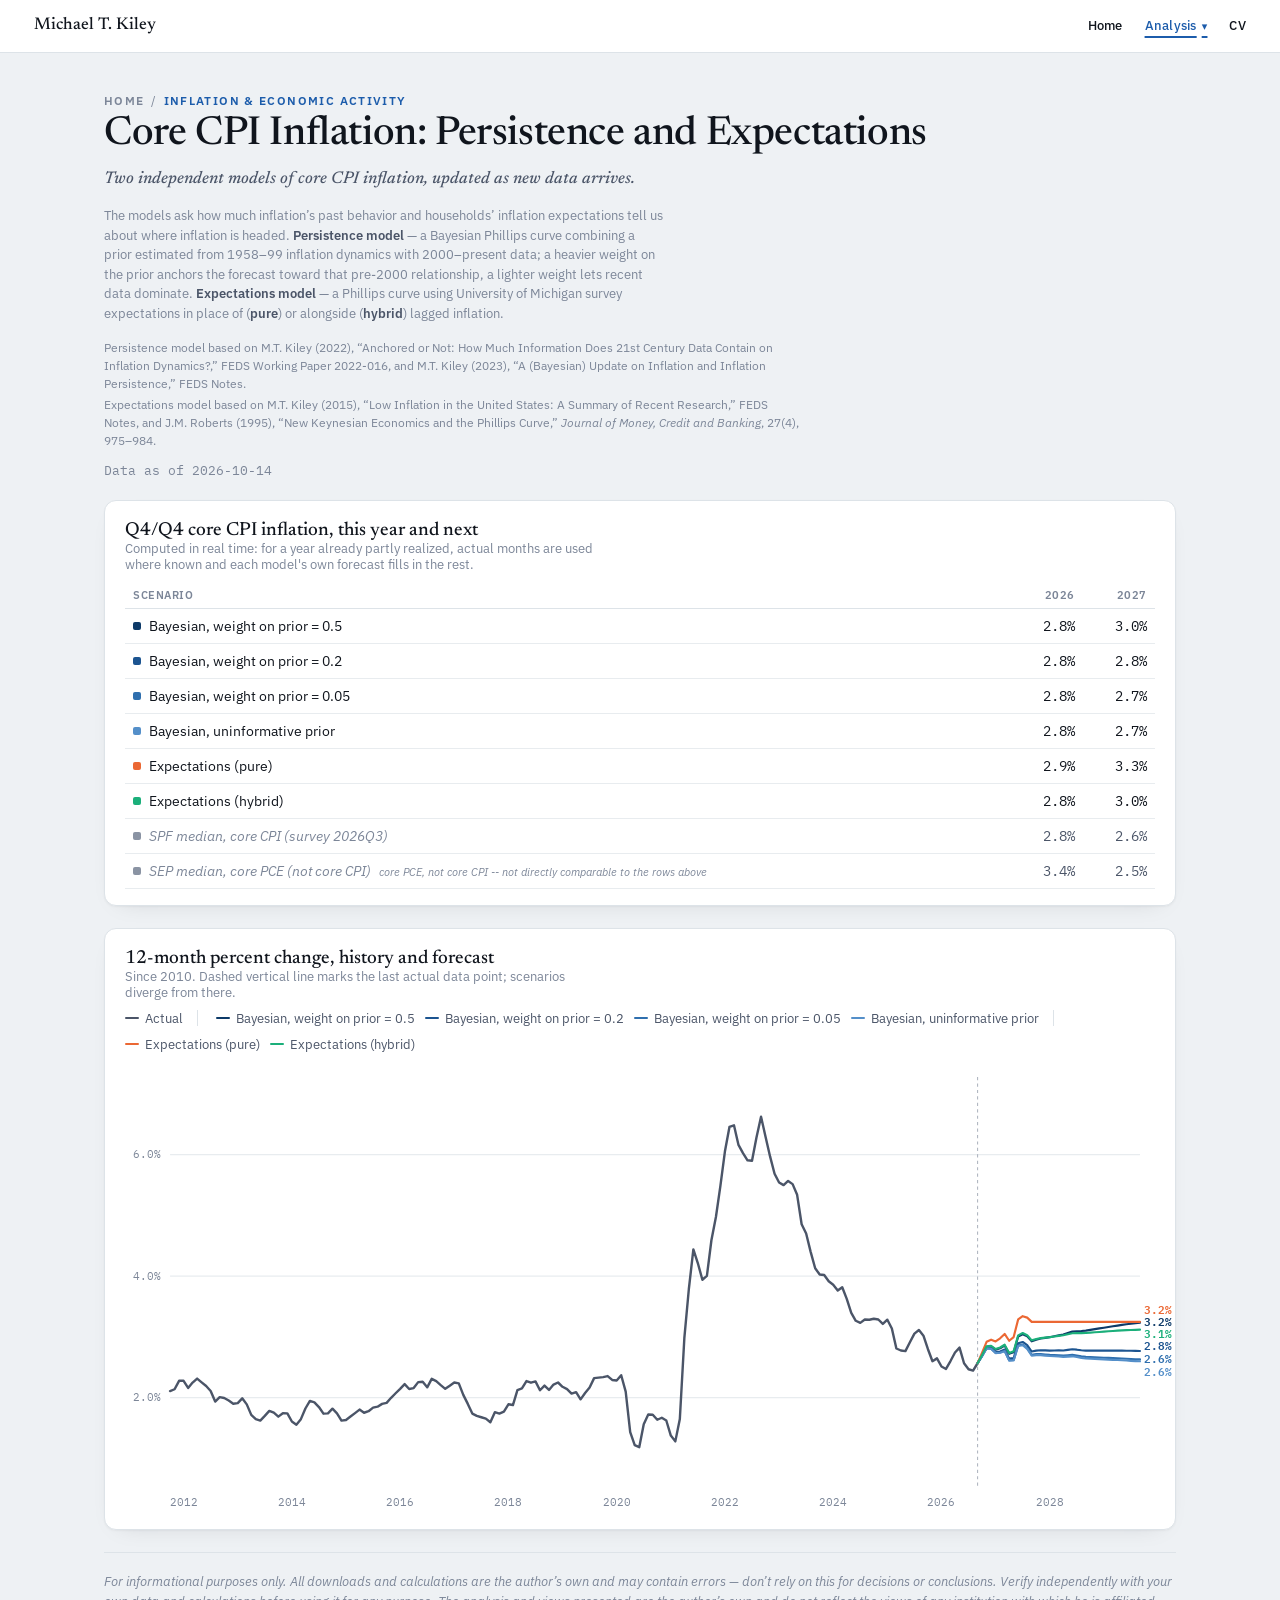
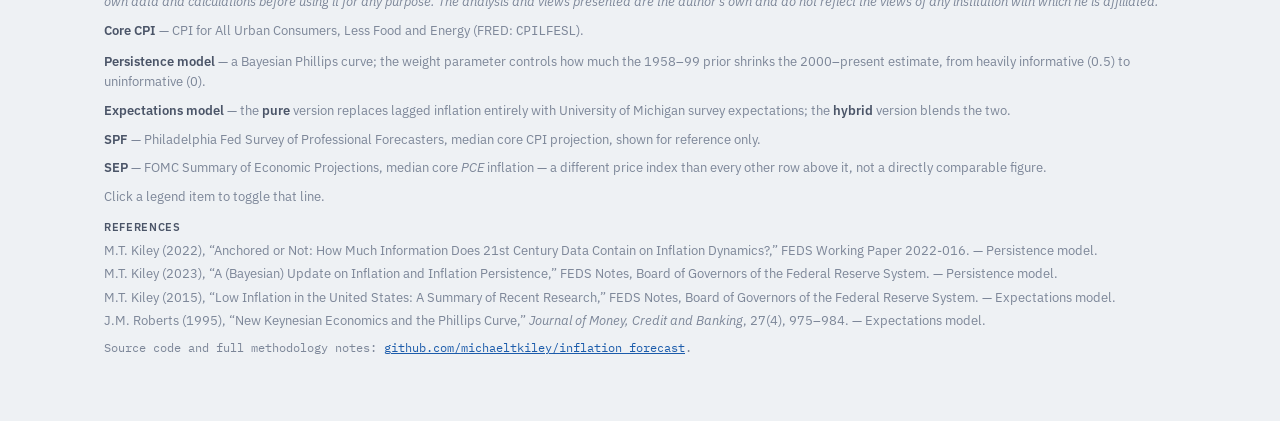
==== docs/index.html @ f6cd0427 "Replace flat nav with grouped Analysis dropdown; add thematic label and Home breadcrumb Navigation a" ====
<!DOCTYPE html>
<html lang="en">
<head>
<meta charset="UTF-8" />
<meta name="viewport" content="width=device-width, initial-scale=1.0" />
<title>Inflation Forecast — Michael T. Kiley</title>
<meta name="description" content="Two independent core CPI models — a Bayesian Phillips curve and a survey-expectations Phillips curve — updated as new data arrives." />
<meta property="og:type" content="website" />
<meta property="og:site_name" content="Michael T. Kiley" />
<meta property="og:title" content="Inflation Forecast" />
<meta property="og:description" content="Two independent core CPI models — a Bayesian Phillips curve and a survey-expectations Phillips curve — updated as new data arrives." />
<meta property="og:url" content="https://michaeltkiley.github.io/inflation_forecast/" />
<meta property="og:image" content="https://michaeltkiley.github.io/inflation_forecast/preview.png" />
<meta property="og:image:width" content="2400" />
<meta property="og:image:height" content="1254" />
<meta property="og:image:alt" content="Inflation Forecast: main chart" />
<meta name="twitter:card" content="summary_large_image" />
<link rel="preconnect" href="https://fonts.googleapis.com">
<link rel="preconnect" href="https://fonts.gstatic.com" crossorigin>
<link href="https://fonts.googleapis.com/css2?family=Newsreader:ital,opsz,wght@0,6..72,400;0,6..72,500;0,6..72,600;1,6..72,500&family=IBM+Plex+Sans:wght@400;500;600&family=IBM+Plex+Mono:wght@400;500;600&display=swap" rel="stylesheet">
<style>
  :root {
    --surface-page: #eef1f4;
    --surface-card: #ffffff;
    --surface-tile: #f6f8fa;
    --rule: #dde3e8;
    --rule-soft: #e8ecef;
    --ink: #10151d;
    --ink-secondary: #4b5568;
    --ink-muted: #7c8698;
    --accent-text: #1c5cab;
    --accent-lt: #e8edf4;
    --series-actual: #4b5568;
    --series-ref: #8a93a3;
    --series-w50: #0d3a68;
    --series-w20: #1c5490;
    --series-w05: #2f6fae;
    --series-w00: #548fc9;
    --series-pure: #eb6834;
    --series-hybrid: #1baf7a;
    --shadow: 0 1px 2px rgba(16, 21, 29, 0.04), 0 8px 24px -16px rgba(16, 21, 29, 0.18);
  }
  @media (prefers-color-scheme: dark) {
    :root:not([data-theme="light"]) {
      --surface-page: #12161c;
      --surface-card: #191f27;
      --surface-tile: #1f2630;
      --rule: #2a323d;
      --rule-soft: #212933;
      --ink: #f2f4f7;
      --ink-secondary: #b7c0cc;
      --ink-muted: #7c8798;
      --accent-text: #74aeef;
      --accent-lt: #1c2a3a;
      --series-actual: #b7c0cc;
      --series-ref: #7c8798;
      --series-w50: #74aeef;
      --series-w20: #63a0da;
      --series-w05: #5490c9;
      --series-w00: #3d6ea3;
      --series-pure: #d95926;
      --series-hybrid: #199e70;
      --shadow: 0 1px 2px rgba(0, 0, 0, 0.3), 0 8px 24px -16px rgba(0, 0, 0, 0.55);
    }
  }
  :root[data-theme="dark"] {
    --surface-page: #12161c;
    --surface-card: #191f27;
    --surface-tile: #1f2630;
    --rule: #2a323d;
    --rule-soft: #212933;
    --ink: #f2f4f7;
    --ink-secondary: #b7c0cc;
    --ink-muted: #7c8798;
    --accent-text: #74aeef;
    --accent-lt: #1c2a3a;
    --series-actual: #b7c0cc;
    --series-ref: #7c8798;
    --series-w50: #74aeef;
    --series-w20: #63a0da;
    --series-w05: #5490c9;
    --series-w00: #3d6ea3;
    --series-pure: #d95926;
    --series-hybrid: #199e70;
    --shadow: 0 1px 2px rgba(0, 0, 0, 0.3), 0 8px 24px -16px rgba(0, 0, 0, 0.55);
  }

  * { box-sizing: border-box; }
  html { color-scheme: light dark; }
  body {
    margin: 0;
    background: var(--surface-page);
    color: var(--ink);
    font-family: "IBM Plex Sans", system-ui, sans-serif;
    -webkit-font-smoothing: antialiased;
  }

  /* ---- shared site nav (same on every page of the site) ---- */
  .site-nav{border-bottom:1px solid var(--rule);background:var(--surface-card);position:relative;z-index:50}
  .site-nav-inner{max-width:1260px;margin:0 auto;padding:10px 24px;display:flex;align-items:center;justify-content:space-between;gap:4px 16px;flex-wrap:wrap}
  .site-nav .wordmark{font-family:"Newsreader",Georgia,serif;font-weight:500;font-size:17px;color:var(--ink);text-decoration:none}
  .site-nav nav{display:flex;align-items:center;gap:0 22px}
  .site-nav nav>a,.site-nav .nav-dd-btn{display:inline-block;padding:6px 0;margin:0;border:0;background:none;cursor:pointer;font-family:"IBM Plex Sans",system-ui,sans-serif;font-size:13px;font-weight:500;line-height:1.5;letter-spacing:.02em;color:var(--ink2);text-decoration:none}
  .site-nav nav>a:hover,.site-nav .nav-dd-btn:hover,.site-nav .nav-dd.open .nav-dd-btn{color:var(--accent-text)}
  .site-nav nav>a.active,.site-nav .nav-dd-btn.active{color:var(--accent-text);text-decoration:underline;text-decoration-thickness:1.5px;text-underline-offset:6px}
  .site-nav nav>a:focus-visible,.site-nav .nav-dd-btn:focus-visible,.site-nav .wordmark:focus-visible{outline:2px solid var(--accent-text);outline-offset:3px;border-radius:2px}
  .site-nav .nav-dd{position:relative}
  .site-nav .nav-dd-btn::after{content:"\25BE";margin-left:5px;font-size:11px}
  .site-nav .nav-dd.open .nav-dd-btn::after{content:"\25B4"}
  .site-nav .nav-dd-menu{position:absolute;top:calc(100% + 8px);right:-12px;width:310px;max-width:calc(100vw - 32px);max-height:calc(100vh - 80px);overflow-y:auto;padding:4px 0 8px;background:var(--surface-card);border:1px solid var(--rule);border-radius:6px;box-shadow:0 10px 28px -14px rgba(16,21,29,.35)}
  .site-nav .nav-dd-menu[hidden]{display:none}
  .site-nav .nav-dd-head{padding:10px 16px 3px;font-family:"IBM Plex Sans",system-ui,sans-serif;font-size:10.5px;font-weight:600;line-height:1.4;letter-spacing:.1em;text-transform:uppercase;color:var(--ink-muted)}
  .site-nav .nav-dd-menu ul{list-style:none;margin:0;padding:0}
  .site-nav .nav-dd-menu li{margin:0;padding:0}
  .site-nav .nav-dd-menu a{display:block;padding:6px 16px;font-family:"IBM Plex Sans",system-ui,sans-serif;font-size:13px;font-weight:400;line-height:1.45;letter-spacing:0;color:var(--ink);text-decoration:none}
  .site-nav .nav-dd-menu a:hover,.site-nav .nav-dd-menu a:focus-visible{background:var(--surface-page);color:var(--accent-text);outline:none}
  .site-nav .nav-dd-menu a:focus-visible{box-shadow:inset 0 0 0 2px var(--accent-text)}
  .site-nav .nav-dd-menu a[aria-current="page"]{color:var(--accent-text);font-weight:600;box-shadow:inset 3px 0 0 var(--accent-text)}
  .site-nav .nav-dd-menu a[aria-current="page"]:focus-visible{box-shadow:inset 0 0 0 2px var(--accent-text)}
  @media (max-width:640px){
    .site-nav-inner{padding:8px 16px}
    .site-nav nav{gap:0 18px}
    .site-nav .nav-dd{position:static}
    .site-nav .nav-dd-menu{top:100%;left:8px;right:8px;width:auto;max-width:none}
  }
  .eyebrow .crumb{color:var(--ink-muted);text-decoration:none}
  .eyebrow .crumb:hover,.eyebrow .crumb:focus-visible{color:var(--accent-text);text-decoration:underline}
  .eyebrow .crumb-sep{margin:0 .55em;color:var(--ink-muted);font-weight:400}

  .page {
    max-width: 1120px; margin: 0 auto; padding: 40px 24px 64px;
    display: flex; flex-direction: column; gap: 22px;
  }

  .masthead { display: flex; flex-direction: column; gap: 6px; }
  .eyebrow {
    margin: 0; font-size: 11.5px; font-weight: 600; letter-spacing: 0.12em;
    text-transform: uppercase; color: var(--accent-text);
  }
  h1 {
    margin: 0; font-family: "Newsreader", Georgia, serif; font-weight: 500;
    font-size: clamp(28px, 4vw, 40px); line-height: 1.08; letter-spacing: -0.01em;
    text-wrap: balance; color: var(--ink);
  }
  .subtitle {
    margin: 4px 0 0; max-width: 70ch; font-family: "Newsreader", Georgia, serif;
    font-style: italic; font-weight: 500; font-size: 17px; line-height: 1.5;
    color: var(--ink-secondary);
  }
  .citation { margin: 8px 0 0; max-width: 70ch; font-size: 13px; line-height: 1.5; color: var(--ink-muted); }
  .citation a { color: var(--accent-text); }
  .citation b { color: var(--ink-secondary); font-weight: 600; }
  .reference-lines { margin: 10px 0 0; max-width: 70ch; display: flex; flex-direction: column; gap: 3px; }
  .reference-lines p { margin: 0; font-size: 12px; line-height: 1.5; color: var(--ink-muted); }
  .asof {
    margin: 6px 0 0; font-family: "IBM Plex Mono", ui-monospace, monospace;
    font-size: 12.5px; color: var(--ink-muted);
  }

  .card {
    background: var(--surface-card); border: 1px solid var(--rule); border-radius: 12px;
    padding: 20px 20px 16px; box-shadow: var(--shadow);
  }
  .card-head { display: flex; align-items: baseline; justify-content: space-between; flex-wrap: wrap; gap: 8px 20px; margin-bottom: 10px; }
  .card-title { font-family: "Newsreader", Georgia, serif; font-weight: 500; font-size: 19px; color: var(--ink); }
  .card-caption { font-size: 12.5px; color: var(--ink-muted); max-width: 60ch; }

  table.banner { width: 100%; border-collapse: collapse; font-size: 13.5px; }
  table.banner th {
    text-align: right; font-weight: 600; font-size: 11px; letter-spacing: 0.05em;
    text-transform: uppercase; color: var(--ink-muted); padding: 6px 8px; border-bottom: 1px solid var(--rule);
  }
  table.banner th:first-child { text-align: left; }
  table.banner td { padding: 8px; border-bottom: 1px solid var(--rule-soft); }
  table.banner td:not(:first-child) {
    text-align: right; font-family: "IBM Plex Mono", ui-monospace, monospace;
    font-variant-numeric: tabular-nums; color: var(--ink);
  }
  table.banner tr.reference td { color: var(--ink-muted); font-style: italic; }
  table.banner tr.reference td:not(:first-child) { color: var(--ink-secondary); font-style: normal; }
  table.banner .row-label { display: flex; align-items: center; gap: 8px; }
  table.banner .swatch { width: 8px; height: 8px; border-radius: 2px; flex-shrink: 0; }
  table.banner .note { display: block; font-size: 11px; color: var(--ink-muted); font-style: italic; margin-top: 2px; }

  .legend { display: flex; flex-wrap: wrap; gap: 10px 18px; font-size: 12.5px; color: var(--ink-secondary); margin-bottom: 10px; }
  .legend-group { display: flex; align-items: center; gap: 10px; padding-right: 14px; border-right: 1px solid var(--rule); }
  .legend-group:last-child { border-right: none; }
  .legend .item { display: inline-flex; align-items: center; gap: 6px; cursor: pointer; user-select: none; }
  .legend .item.off { opacity: 0.35; }
  .legend .swatch-line { width: 14px; height: 2px; border-radius: 1px; }

  .chart-wrap { position: relative; }
  svg.chart { width: 100%; height: auto; display: block; overflow: visible; }
  .grid-line { stroke: var(--rule-soft); stroke-width: 1; }
  .zero-line { stroke: var(--ink-muted); stroke-width: 1; stroke-dasharray: 2 3; }
  .now-line { stroke: var(--ink-muted); stroke-width: 1; stroke-dasharray: 3 3; opacity: 0.6; }
  .axis-label { font-family: "IBM Plex Mono", ui-monospace, monospace; font-size: 10.5px; fill: var(--ink-muted); }
  .series-path { fill: none; stroke-width: 2; stroke-linejoin: round; stroke-linecap: round; }
  .series-path.actual { stroke-width: 2.25; }
  .end-label { font-family: "IBM Plex Mono", ui-monospace, monospace; font-size: 10.5px; font-weight: 600; }
  .hover-line { stroke: var(--ink-muted); stroke-width: 1; opacity: 0; pointer-events: none; }
  .hover-dot { r: 3.5; stroke: var(--surface-card); stroke-width: 1.5; opacity: 0; pointer-events: none; }
  .overlay { fill: transparent; cursor: crosshair; }

  .tooltip {
    position: absolute; top: 8px; opacity: 0; pointer-events: none; transition: opacity 0.1s;
    background: var(--surface-card); border: 1px solid var(--rule); border-radius: 8px;
    box-shadow: var(--shadow); padding: 8px 10px; font-size: 12px; min-width: 150px; z-index: 5;
  }
  .tooltip .t-date { font-family: "IBM Plex Mono", ui-monospace, monospace; font-size: 11px; color: var(--ink-muted); margin-bottom: 4px; }
  .tooltip .t-row { display: flex; align-items: center; gap: 14px; justify-content: space-between; }
  .tooltip .t-row .k { display: flex; align-items: center; gap: 6px; color: var(--ink-secondary); }
  .tooltip .t-row .v { font-family: "IBM Plex Mono", ui-monospace, monospace; font-variant-numeric: tabular-nums; }
  .tooltip .dot { width: 7px; height: 7px; border-radius: 50%; display: inline-block; }

  .methodology {
    display: flex; flex-direction: column; gap: 8px;
    padding: 18px 0 0; border-top: 1px solid var(--rule);
    font-size: 12.5px; line-height: 1.65; color: var(--ink-muted);
  }
  .methodology a { color: var(--accent-text); }
  .methodology b { color: var(--ink-secondary); font-weight: 600; }
  .methodology .disclaimer { font-style: italic; }
  .methodology .sources { font-family: "IBM Plex Mono", ui-monospace, monospace; font-size: 11.5px; }
  .references-block { display: flex; flex-direction: column; gap: 3px; padding-top: 4px; }
  .references-label {
    font-size: 11px; font-weight: 600; letter-spacing: 0.06em; text-transform: uppercase;
    color: var(--ink-secondary);
  }

  @media (prefers-reduced-motion: reduce) { .tooltip { transition: none; } }
  @media (max-width: 640px) {
    table.banner { font-size: 12px; }
    table.banner .note { display: none; }
  }
</style>
</head>
<body>

  <div class="site-nav">
    <div class="site-nav-inner">
      <a class="wordmark" href="https://michaeltkiley.github.io/">Michael T. Kiley</a>
      <nav aria-label="Site">
        <a href="https://michaeltkiley.github.io/">Home</a>
        <div class="nav-dd">
          <button type="button" class="nav-dd-btn active" aria-expanded="false" aria-haspopup="true" aria-controls="nav-analysis-menu">Analysis</button>
          <div class="nav-dd-menu" id="nav-analysis-menu" aria-label="Analysis" hidden>
            <div role="group" aria-labelledby="nav-grp-1">
              <div class="nav-dd-head" id="nav-grp-1">Monetary Policy &amp; Financial Markets</div>
              <ul>
                <li><a href="https://michaeltkiley.github.io/monetary_policy_surprises/">Monetary Policy Expectations</a></li>
                <li><a href="https://michaeltkiley.github.io/fcig/">Financial Conditions</a></li>
                <li><a href="https://michaeltkiley.github.io/termprem/">Yield Curve Tracker</a></li>
              </ul>
            </div>
            <div role="group" aria-labelledby="nav-grp-2">
              <div class="nav-dd-head" id="nav-grp-2">Inflation &amp; Economic Activity</div>
              <ul>
                <li><a href="https://michaeltkiley.github.io/inflation_forecast/" aria-current="page">Inflation Forecast</a></li>
                <li><a href="https://michaeltkiley.github.io/gdpnow-replication/">Real GDP Tracker</a></li>
              </ul>
            </div>
            <div role="group" aria-labelledby="nav-grp-3">
              <div class="nav-dd-head" id="nav-grp-3">Longer-Run Conditions &amp; Risks</div>
              <ul>
                <li><a href="https://michaeltkiley.github.io/equilibrium_rate/">Equilibrium Real Interest Rate (r*)</a></li>
                <li><a href="https://michaeltkiley.github.io/resource_utilization/">Resource Utilization and Risk</a></li>
              </ul>
            </div>
          </div>
        </div>
        <a href="https://michaeltkiley.github.io/cv.html">CV</a>
      </nav>
    </div>
  </div>

  <div class="page">
    <div class="masthead">
      <p class="eyebrow"><a class="crumb" href="https://michaeltkiley.github.io/">Home</a><span class="crumb-sep" aria-hidden="true">/</span>Inflation &amp; Economic Activity</p>
      <h1>Core CPI Inflation: Persistence and Expectations</h1>
      <p class="subtitle">Two independent models of core CPI inflation, updated as new data arrives.</p>
      <p class="citation">The models ask how much inflation&rsquo;s past behavior and households&rsquo; inflation expectations tell us about where inflation is headed. <b>Persistence model</b> — a Bayesian Phillips curve combining a prior estimated from 1958&ndash;99 inflation dynamics with 2000&ndash;present data; a heavier weight on the prior anchors the forecast toward that pre&#8209;2000 relationship, a lighter weight lets recent data dominate. <b>Expectations model</b> — a Phillips curve using University of Michigan survey expectations in place of (<b>pure</b>) or alongside (<b>hybrid</b>) lagged inflation.</p>
      <div class="reference-lines">
        <p>Persistence model based on M.T. Kiley (2022), &ldquo;Anchored or Not: How Much Information Does 21st Century Data Contain on Inflation Dynamics?,&rdquo; FEDS Working Paper 2022&#8209;016, and M.T. Kiley (2023), &ldquo;A (Bayesian) Update on Inflation and Inflation Persistence,&rdquo; FEDS Notes.</p>
        <p>Expectations model based on M.T. Kiley (2015), &ldquo;Low Inflation in the United States: A Summary of Recent Research,&rdquo; FEDS Notes, and J.M. Roberts (1995), &ldquo;New Keynesian Economics and the Phillips Curve,&rdquo; <i>Journal of Money, Credit and Banking</i>, 27(4), 975&ndash;984.</p>
      </div>
      <p class="asof" id="asof"></p>
    </div>

    <section class="card">
      <div class="card-head">
        <div>
          <div class="card-title">Q4/Q4 core CPI inflation, this year and next</div>
          <div class="card-caption">Computed in real time: for a year already partly realized, actual months are used where known and each model's own forecast fills in the rest.</div>
        </div>
      </div>
      <div style="overflow-x:auto">
        <table class="banner" id="banner-table"></table>
      </div>
    </section>

    <section class="card">
      <div class="card-head">
        <div>
          <div class="card-title">12-month percent change, history and forecast</div>
          <div class="card-caption">Since 2010. Dashed vertical line marks the last actual data point; scenarios diverge from there.</div>
        </div>
      </div>
      <div class="legend" id="legend"></div>
      <div class="chart-wrap">
        <svg class="chart" id="chart" viewBox="0 0 960 420" preserveAspectRatio="xMidYMid meet"></svg>
        <div class="tooltip" id="tooltip"></div>
      </div>
    </section>

    <footer class="methodology">
      <div class="disclaimer">For informational purposes only. All downloads and calculations are the author&rsquo;s own and may contain errors &mdash; don&rsquo;t rely on this for decisions or conclusions. Verify independently with your own data and calculations before using it for any purpose. The analysis and views presented are the author&rsquo;s own and do not reflect the views of any institution with which he is affiliated.</div>
      <div><b>Core CPI</b> &mdash; CPI for All Urban Consumers, Less Food and Energy (FRED: <code>CPILFESL</code>).</div>
      <div><b>Persistence model</b> &mdash; a Bayesian Phillips curve; the weight parameter controls how much the 1958&ndash;99 prior shrinks the 2000&ndash;present estimate, from heavily informative (0.5) to uninformative (0).</div>
      <div><b>Expectations model</b> &mdash; the <b>pure</b> version replaces lagged inflation entirely with University of Michigan survey expectations; the <b>hybrid</b> version blends the two.</div>
      <div><b>SPF</b> &mdash; Philadelphia Fed Survey of Professional Forecasters, median core CPI projection, shown for reference only.</div>
      <div><b>SEP</b> &mdash; FOMC Summary of Economic Projections, median core <i>PCE</i> inflation &mdash; a different price index than every other row above it, not a directly comparable figure.</div>
      <div>Click a legend item to toggle that line.</div>
      <div class="references-block">
        <div class="references-label">References</div>
        <div>M.T. Kiley (2022), &ldquo;Anchored or Not: How Much Information Does 21st Century Data Contain on Inflation Dynamics?,&rdquo; FEDS Working Paper 2022&#8209;016. &mdash; Persistence model.</div>
        <div>M.T. Kiley (2023), &ldquo;A (Bayesian) Update on Inflation and Inflation Persistence,&rdquo; FEDS Notes, Board of Governors of the Federal Reserve System. &mdash; Persistence model.</div>
        <div>M.T. Kiley (2015), &ldquo;Low Inflation in the United States: A Summary of Recent Research,&rdquo; FEDS Notes, Board of Governors of the Federal Reserve System. &mdash; Expectations model.</div>
        <div>J.M. Roberts (1995), &ldquo;New Keynesian Economics and the Phillips Curve,&rdquo; <i>Journal of Money, Credit and Banking</i>, 27(4), 975&ndash;984. &mdash; Expectations model.</div>
      </div>
      <div class="sources">Source code and full methodology notes: <a href="https://github.com/michaeltkiley/inflation_forecast">github.com/michaeltkiley/inflation_forecast</a>.</div>
    </footer>
  </div>

<script>
const DATA = {"as_of": "2026-10-14", "chart": {"dates": ["2011-10", "2011-11", "2011-12", "2012-01", "2012-02", "2012-03", "2012-04", "2012-05", "2012-06", "2012-07", "2012-08", "2012-09", "2012-10", "2012-11", "2012-12", "2013-01", "2013-02", "2013-03", "2013-04", "2013-05", "2013-06", "2013-07", "2013-08", "2013-09", "2013-10", "2013-11", "2013-12", "2014-01", "2014-02", "2014-03", "2014-04", "2014-05", "2014-06", "2014-07", "2014-08", "2014-09", "2014-10", "2014-11", "2014-12", "2015-01", "2015-02", "2015-03", "2015-04", "2015-05", "2015-06", "2015-07", "2015-08", "2015-09", "2015-10", "2015-11", "2015-12", "2016-01", "2016-02", "2016-03", "2016-04", "2016-05", "2016-06", "2016-07", "2016-08", "2016-09", "2016-10", "2016-11", "2016-12", "2017-01", "2017-02", "2017-03", "2017-04", "2017-05", "2017-06", "2017-07", "2017-08", "2017-09", "2017-10", "2017-11", "2017-12", "2018-01", "2018-02", "2018-03", "2018-04", "2018-05", "2018-06", "2018-07", "2018-08", "2018-09", "2018-10", "2018-11", "2018-12", "2019-01", "2019-02", "2019-03", "2019-04", "2019-05", "2019-06", "2019-07", "2019-08", "2019-09", "2019-10", "2019-11", "2019-12", "2020-01", "2020-02", "2020-03", "2020-04", "2020-05", "2020-06", "2020-07", "2020-08", "2020-09", "2020-10", "2020-11", "2020-12", "2021-01", "2021-02", "2021-03", "2021-04", "2021-05", "2021-06", "2021-07", "2021-08", "2021-09", "2021-10", "2021-11", "2021-12", "2022-01", "2022-02", "2022-03", "2022-04", "2022-05", "2022-06", "2022-07", "2022-08", "2022-09", "2022-10", "2022-11", "2022-12", "2023-01", "2023-02", "2023-03", "2023-04", "2023-05", "2023-06", "2023-07", "2023-08", "2023-09", "2023-10", "2023-11", "2023-12", "2024-01", "2024-02", "2024-03", "2024-04", "2024-05", "2024-06", "2024-07", "2024-08", "2024-09", "2024-10", "2024-11", "2024-12", "2025-01", "2025-02", "2025-03", "2025-04", "2025-05", "2025-06", "2025-07", "2025-08", "2025-09", "2025-10", "2025-11", "2025-12", "2026-01", "2026-02", "2026-03", "2026-04", "2026-05", "2026-06", "2026-07", "2026-08", "2026-09", "2026-10", "2026-11", "2026-12", "2027-01", "2027-02", "2027-03", "2027-04", "2027-05", "2027-06", "2027-07", "2027-08", "2027-09", "2027-10", "2027-11", "2027-12", "2028-01", "2028-02", "2028-03", "2028-04", "2028-05", "2028-06", "2028-07", "2028-08", "2028-09", "2028-10", "2028-11", "2028-12", "2029-01", "2029-02", "2029-03", "2029-04", "2029-05", "2029-06", "2029-07", "2029-08", "2029-09"], "series": {"actual": [2.108, 2.138, 2.277, 2.277, 2.16, 2.248, 2.314, 2.252, 2.192, 2.11, 1.935, 2.008, 1.995, 1.953, 1.9, 1.91, 1.989, 1.889, 1.716, 1.646, 1.623, 1.7, 1.782, 1.752, 1.687, 1.742, 1.741, 1.607, 1.555, 1.646, 1.821, 1.946, 1.923, 1.845, 1.736, 1.741, 1.818, 1.742, 1.622, 1.632, 1.688, 1.745, 1.803, 1.751, 1.777, 1.835, 1.851, 1.897, 1.914, 1.997, 2.072, 2.145, 2.223, 2.142, 2.157, 2.255, 2.262, 2.17, 2.309, 2.271, 2.205, 2.145, 2.197, 2.25, 2.235, 2.046, 1.897, 1.737, 1.699, 1.677, 1.655, 1.595, 1.76, 1.738, 1.77, 1.891, 1.878, 2.123, 2.151, 2.273, 2.246, 2.268, 2.121, 2.198, 2.126, 2.215, 2.249, 2.179, 2.141, 2.067, 2.091, 1.972, 2.075, 2.166, 2.321, 2.33, 2.338, 2.355, 2.291, 2.282, 2.368, 2.098, 1.431, 1.218, 1.184, 1.561, 1.722, 1.719, 1.636, 1.669, 1.624, 1.376, 1.28, 1.649, 2.978, 3.788, 4.439, 4.211, 3.94, 4.003, 4.59, 4.973, 5.489, 6.054, 6.455, 6.482, 6.159, 6.025, 5.906, 5.9, 6.286, 6.624, 6.295, 5.97, 5.686, 5.54, 5.498, 5.567, 5.514, 5.338, 4.854, 4.701, 4.399, 4.129, 4.027, 4.018, 3.915, 3.858, 3.762, 3.816, 3.626, 3.394, 3.265, 3.23, 3.285, 3.282, 3.299, 3.286, 3.213, 3.283, 3.138, 2.809, 2.776, 2.766, 2.911, 3.054, 3.112, 3.02, 2.797, 2.599, 2.646, 2.512, 2.472, 2.602, 2.743, 2.823, 2.566, 2.467, 2.446, 2.566, null, null, null, null, null, null, null, null, null, null, null, null, null, null, null, null, null, null, null, null, null, null, null, null, null, null, null, null, null, null, null, null, null, null, null, null], "w_0.5": [null, null, null, null, null, null, null, null, null, null, null, null, null, null, null, null, null, null, null, null, null, null, null, null, null, null, null, null, null, null, null, null, null, null, null, null, null, null, null, null, null, null, null, null, null, null, null, null, null, null, null, null, null, null, null, null, null, null, null, null, null, null, null, null, null, null, null, null, null, null, null, null, null, null, null, null, null, null, null, null, null, null, null, null, null, null, null, null, null, null, null, null, null, null, null, null, null, null, null, null, null, null, null, null, null, null, null, null, null, null, null, null, null, null, null, null, null, null, null, null, null, null, null, null, null, null, null, null, null, null, null, null, null, null, null, null, null, null, null, null, null, null, null, null, null, null, null, null, null, null, null, null, null, null, null, null, null, null, null, null, null, null, null, null, null, null, null, null, null, null, null, null, null, null, null, null, null, null, null, 2.566, 2.696, 2.836, 2.845, 2.79, 2.813, 2.858, 2.721, 2.746, 3.004, 3.044, 3.01, 2.927, 2.954, 2.974, 2.984, 2.995, 3.01, 3.025, 3.038, 3.062, 3.086, 3.092, 3.096, 3.102, 3.115, 3.127, 3.139, 3.151, 3.163, 3.174, 3.185, 3.197, 3.207, 3.216, 3.225, 3.235], "w_0.2": [null, null, null, null, null, null, null, null, null, null, null, null, null, null, null, null, null, null, null, null, null, null, null, null, null, null, null, null, null, null, null, null, null, null, null, null, null, null, null, null, null, null, null, null, null, null, null, null, null, null, null, null, null, null, null, null, null, null, null, null, null, null, null, null, null, null, null, null, null, null, null, null, null, null, null, null, null, null, null, null, null, null, null, null, null, null, null, null, null, null, null, null, null, null, null, null, null, null, null, null, null, null, null, null, null, null, null, null, null, null, null, null, null, null, null, null, null, null, null, null, null, null, null, null, null, null, null, null, null, null, null, null, null, null, null, null, null, null, null, null, null, null, null, null, null, null, null, null, null, null, null, null, null, null, null, null, null, null, null, null, null, null, null, null, null, null, null, null, null, null, null, null, null, null, null, null, null, null, null, 2.566, 2.687, 2.818, 2.816, 2.75, 2.76, 2.792, 2.641, 2.652, 2.894, 2.916, 2.863, 2.759, 2.774, 2.78, 2.777, 2.774, 2.776, 2.777, 2.776, 2.786, 2.796, 2.789, 2.78, 2.773, 2.774, 2.775, 2.774, 2.774, 2.774, 2.774, 2.773, 2.773, 2.772, 2.771, 2.769, 2.768], "w_0.05": [null, null, null, null, null, null, null, null, null, null, null, null, null, null, null, null, null, null, null, null, null, null, null, null, null, null, null, null, null, null, null, null, null, null, null, null, null, null, null, null, null, null, null, null, null, null, null, null, null, null, null, null, null, null, null, null, null, null, null, null, null, null, null, null, null, null, null, null, null, null, null, null, null, null, null, null, null, null, null, null, null, null, null, null, null, null, null, null, null, null, null, null, null, null, null, null, null, null, null, null, null, null, null, null, null, null, null, null, null, null, null, null, null, null, null, null, null, null, null, null, null, null, null, null, null, null, null, null, null, null, null, null, null, null, null, null, null, null, null, null, null, null, null, null, null, null, null, null, null, null, null, null, null, null, null, null, null, null, null, null, null, null, null, null, null, null, null, null, null, null, null, null, null, null, null, null, null, null, null, 2.566, 2.685, 2.812, 2.806, 2.737, 2.743, 2.771, 2.615, 2.621, 2.858, 2.874, 2.815, 2.705, 2.715, 2.717, 2.71, 2.703, 2.701, 2.698, 2.693, 2.698, 2.703, 2.692, 2.68, 2.67, 2.668, 2.664, 2.661, 2.657, 2.654, 2.651, 2.647, 2.644, 2.64, 2.636, 2.632, 2.629], "w_0": [null, null, null, null, null, null, null, null, null, null, null, null, null, null, null, null, null, null, null, null, null, null, null, null, null, null, null, null, null, null, null, null, null, null, null, null, null, null, null, null, null, null, null, null, null, null, null, null, null, null, null, null, null, null, null, null, null, null, null, null, null, null, null, null, null, null, null, null, null, null, null, null, null, null, null, null, null, null, null, null, null, null, null, null, null, null, null, null, null, null, null, null, null, null, null, null, null, null, null, null, null, null, null, null, null, null, null, null, null, null, null, null, null, null, null, null, null, null, null, null, null, null, null, null, null, null, null, null, null, null, null, null, null, null, null, null, null, null, null, null, null, null, null, null, null, null, null, null, null, null, null, null, null, null, null, null, null, null, null, null, null, null, null, null, null, null, null, null, null, null, null, null, null, null, null, null, null, null, null, 2.566, 2.684, 2.811, 2.804, 2.733, 2.739, 2.765, 2.609, 2.614, 2.85, 2.863, 2.802, 2.69, 2.699, 2.7, 2.692, 2.685, 2.681, 2.677, 2.671, 2.676, 2.68, 2.668, 2.655, 2.645, 2.642, 2.638, 2.634, 2.63, 2.626, 2.622, 2.619, 2.615, 2.611, 2.606, 2.602, 2.598], "pure": [null, null, null, null, null, null, null, null, null, null, null, null, null, null, null, null, null, null, null, null, null, null, null, null, null, null, null, null, null, null, null, null, null, null, null, null, null, null, null, null, null, null, null, null, null, null, null, null, null, null, null, null, null, null, null, null, null, null, null, null, null, null, null, null, null, null, null, null, null, null, null, null, null, null, null, null, null, null, null, null, null, null, null, null, null, null, null, null, null, null, null, null, null, null, null, null, null, null, null, null, null, null, null, null, null, null, null, null, null, null, null, null, null, null, null, null, null, null, null, null, null, null, null, null, null, null, null, null, null, null, null, null, null, null, null, null, null, null, null, null, null, null, null, null, null, null, null, null, null, null, null, null, null, null, null, null, null, null, null, null, null, null, null, null, null, null, null, null, null, null, null, null, null, null, null, null, null, null, null, 2.566, 2.742, 2.919, 2.954, 2.924, 2.976, 3.049, 2.936, 2.997, 3.288, 3.341, 3.317, 3.247, 3.247, 3.247, 3.247, 3.247, 3.247, 3.247, 3.247, 3.247, 3.247, 3.247, 3.247, 3.247, 3.247, 3.247, 3.247, 3.247, 3.247, 3.247, 3.247, 3.247, 3.247, 3.247, 3.247, 3.247], "hybrid": [null, null, null, null, null, null, null, null, null, null, null, null, null, null, null, null, null, null, null, null, null, null, null, null, null, null, null, null, null, null, null, null, null, null, null, null, null, null, null, null, null, null, null, null, null, null, null, null, null, null, null, null, null, null, null, null, null, null, null, null, null, null, null, null, null, null, null, null, null, null, null, null, null, null, null, null, null, null, null, null, null, null, null, null, null, null, null, null, null, null, null, null, null, null, null, null, null, null, null, null, null, null, null, null, null, null, null, null, null, null, null, null, null, null, null, null, null, null, null, null, null, null, null, null, null, null, null, null, null, null, null, null, null, null, null, null, null, null, null, null, null, null, null, null, null, null, null, null, null, null, null, null, null, null, null, null, null, null, null, null, null, null, null, null, null, null, null, null, null, null, null, null, null, null, null, null, null, null, null, 2.566, 2.701, 2.844, 2.854, 2.8, 2.825, 2.871, 2.735, 2.764, 3.025, 3.063, 3.027, 2.943, 2.965, 2.98, 2.988, 2.996, 3.007, 3.017, 3.026, 3.043, 3.059, 3.061, 3.061, 3.063, 3.07, 3.076, 3.081, 3.087, 3.092, 3.097, 3.102, 3.106, 3.11, 3.113, 3.116, 3.119]}, "last_actual_date": "2026-09"}, "banner": {"current_year": 2026, "next_year": 2027, "rows": [{"label": "Bayesian, weight on prior = 0.5", "color": "var(--series-w50)", "this_year": 2.79, "next_year": 2.97}, {"label": "Bayesian, weight on prior = 0.2", "color": "var(--series-w20)", "this_year": 2.77, "next_year": 2.78}, {"label": "Bayesian, weight on prior = 0.05", "color": "var(--series-w05)", "this_year": 2.77, "next_year": 2.71}, {"label": "Bayesian, uninformative prior", "color": "var(--series-w00)", "this_year": 2.77, "next_year": 2.7}, {"label": "Expectations (pure)", "color": "var(--series-pure)", "this_year": 2.87, "next_year": 3.25}, {"label": "Expectations (hybrid)", "color": "var(--series-hybrid)", "this_year": 2.8, "next_year": 2.98}, {"label": "SPF median, core CPI (survey 2026Q3)", "color": "var(--series-ref)", "this_year": 2.78, "next_year": 2.56, "reference": true}, {"label": "SEP median, core PCE (not core CPI)", "color": "var(--series-ref)", "this_year": 3.4, "next_year": 2.5, "reference": true, "note": "core PCE, not core CPI -- not directly comparable to the rows above"}]}, "legend": {"persistence": [{"key": "w_0.5", "label": "Bayesian, weight on prior = 0.5", "color": "var(--series-w50)"}, {"key": "w_0.2", "label": "Bayesian, weight on prior = 0.2", "color": "var(--series-w20)"}, {"key": "w_0.05", "label": "Bayesian, weight on prior = 0.05", "color": "var(--series-w05)"}, {"key": "w_0", "label": "Bayesian, uninformative prior", "color": "var(--series-w00)"}], "expectations": [{"key": "pure", "label": "Expectations (pure)", "color": "var(--series-pure)"}, {"key": "hybrid", "label": "Expectations (hybrid)", "color": "var(--series-hybrid)"}], "actual_color": "var(--series-actual)"}};

function fmtPct(v) {
  if (v === null || v === undefined || Number.isNaN(v)) return "—";
  return (v >= 0 ? "" : "−") + Math.abs(v).toFixed(1) + "%";
}
function fmtDateLong(ym) {
  const [y, m] = ym.split("-").map(Number);
  return new Date(y, m - 1, 1).toLocaleDateString(undefined, { year: "numeric", month: "long" });
}
function fmtDateShort(ym) {
  const [y, m] = ym.split("-").map(Number);
  return new Date(y, m - 1, 1).toLocaleDateString(undefined, { year: "2-digit", month: "short" });
}

document.getElementById("asof").textContent = "Data as of " + DATA.as_of;

// ---- banner table ----
(function () {
  const t = document.getElementById("banner-table");
  const cy = DATA.banner.current_year, ny = DATA.banner.next_year;
  let html = `<thead><tr><th>Scenario</th><th>${cy}</th><th>${ny}</th></tr></thead><tbody>`;
  DATA.banner.rows.forEach(r => {
    const cls = r.reference ? ' class="reference"' : "";
    const note = r.note ? `<span class="note">${r.note}</span>` : "";
    html += `<tr${cls}>
      <td><span class="row-label"><span class="swatch" style="background:${r.color}"></span>${r.label}${note}</span></td>
      <td>${fmtPct(r.this_year)}</td>
      <td>${fmtPct(r.next_year)}</td>
    </tr>`;
  });
  html += "</tbody>";
  t.innerHTML = html;
})();

// ---- chart ----
const ALL_SERIES = [
  { key: "actual", label: "Actual", color: DATA.legend.actual_color, group: "actual" },
  ...DATA.legend.persistence.map(s => ({ ...s, group: "persistence" })),
  ...DATA.legend.expectations.map(s => ({ ...s, group: "expectations" })),
];
const visible = new Set(ALL_SERIES.map(s => s.key));

function buildLegend() {
  const el = document.getElementById("legend");
  const groups = [
    { title: "History", items: ALL_SERIES.filter(s => s.group === "actual") },
    { title: "Bayesian persistence", items: ALL_SERIES.filter(s => s.group === "persistence") },
    { title: "Expectations", items: ALL_SERIES.filter(s => s.group === "expectations") },
  ];
  el.innerHTML = groups.map(g => `
    <span class="legend-group">
      ${g.items.map(s => `
        <span class="item" data-key="${s.key}">
          <span class="swatch-line" style="background:${s.color}"></span>${s.label}
        </span>
      `).join("")}
    </span>
  `).join("");
  el.querySelectorAll(".item").forEach(item => {
    item.addEventListener("click", () => {
      const key = item.dataset.key;
      if (visible.has(key)) { visible.delete(key); item.classList.add("off"); }
      else { visible.add(key); item.classList.remove("off"); }
      renderChart();
    });
  });
}

function renderChart() {
  const svg = document.getElementById("chart");
  const tooltip = document.getElementById("tooltip");
  const dates = DATA.chart.dates;
  const nowIdx = dates.indexOf(DATA.chart.last_actual_date);
  const W = 960, H = 420, padL = 42, padR = 14, padT = 14, padB = 24;
  const plotW = W - padL - padR, plotH = H - padT - padB;
  const nPts = dates.length;

  const activeSeries = ALL_SERIES.filter(s => visible.has(s.key)).map(s => ({
    ...s, values: DATA.chart.series[s.key],
  }));

  let vmin = Infinity, vmax = -Infinity;
  activeSeries.forEach(s => s.values.forEach(v => {
    if (v === null || v === undefined) return;
    if (v < vmin) vmin = v; if (v > vmax) vmax = v;
  }));
  if (!isFinite(vmin)) { vmin = 0; vmax = 5; }
  const vpad = (vmax - vmin) * 0.12 || 0.5;
  vmin -= vpad; vmax += vpad;

  const x = i => padL + (nPts === 1 ? 0 : (i / (nPts - 1)) * plotW);
  const y = v => padT + plotH - ((v - vmin) / (vmax - vmin)) * plotH;

  const ns = "http://www.w3.org/2000/svg";
  function el(tag, attrs) {
    const e = document.createElementNS(ns, tag);
    for (const k in attrs) e.setAttribute(k, attrs[k]);
    return e;
  }

  svg.innerHTML = "";
  svg.setAttribute("viewBox", `0 0 ${W} ${H}`);

  const rawStep = (vmax - vmin) / 5;
  const mag = Math.pow(10, Math.floor(Math.log10(rawStep || 1)));
  const steps = [1, 2, 2.5, 5, 10].map(m => m * mag);
  const step = steps.find(s => (vmax - vmin) / s <= 6) || steps[steps.length - 1];
  const gStart = Math.ceil(vmin / step) * step;
  for (let v = gStart; v <= vmax; v += step) {
    const yy = y(v);
    svg.appendChild(el("line", { x1: padL, x2: W - padR, y1: yy, y2: yy, class: "grid-line" }));
    const label = el("text", { x: padL - 8, y: yy + 3.5, class: "axis-label", "text-anchor": "end" });
    label.textContent = fmtPct(v);
    svg.appendChild(label);
  }
  if (vmin < 0 && vmax > 0) {
    svg.appendChild(el("line", { x1: padL, x2: W - padR, y1: y(0), y2: y(0), class: "zero-line" }));
  }
  if (nowIdx >= 0) {
    svg.appendChild(el("line", { x1: x(nowIdx), x2: x(nowIdx), y1: padT, y2: H - padB, class: "now-line" }));
  }

  let lastYear = null;
  dates.forEach((d, i) => {
    const yr = d.slice(0, 4);
    if (yr !== lastYear && Number(yr) % 2 === 0) {
      const lbl = el("text", { x: x(i), y: H - 6, class: "axis-label", "text-anchor": "middle" });
      lbl.textContent = yr;
      svg.appendChild(lbl);
      lastYear = yr;
    } else if (yr !== lastYear) { lastYear = yr; }
  });

  activeSeries.forEach(s => {
    let d = "", open = false;
    s.values.forEach((v, i) => {
      if (v === null || v === undefined) { open = false; return; }
      d += (open ? "L" : "M") + x(i).toFixed(2) + "," + y(v).toFixed(2) + " ";
      open = true;
    });
    const cls = "series-path" + (s.key === "actual" ? " actual" : "");
    svg.appendChild(el("path", { d, class: cls, stroke: s.color }));
  });

  // Right-edge numeric labels only make sense for a series whose data
  // actually reaches the chart's final date (the forecast lines) -- not
  // "actual", whose real endpoint sits mid-chart at the fork; labeling
  // it at the far edge would misrepresent where its value is from.
  const withEnd = activeSeries.map(s => {
    if (s.values[nPts - 1] === null || s.values[nPts - 1] === undefined) return null;
    return { s, lastIdx: nPts - 1, lastV: s.values[nPts - 1] };
  }).filter(Boolean);
  const minGap = 12;
  const endPositions = withEnd.map(e => ({ ...e, y: y(e.lastV) })).sort((a, b) => a.y - b.y);
  for (let pass = 0; pass < endPositions.length; pass++) {
    for (let i = 1; i < endPositions.length; i++) {
      const gap = endPositions[i].y - endPositions[i - 1].y;
      if (gap < minGap) {
        const push = (minGap - gap) / 2;
        endPositions[i - 1].y -= push; endPositions[i].y += push;
      }
    }
  }
  endPositions.forEach(({ s, lastV, y: labelY }) => {
    const lbl = el("text", { x: W - padR + 4, y: labelY + 3.5, class: "end-label", fill: s.color });
    lbl.textContent = fmtPct(lastV);
    svg.appendChild(lbl);
  });

  const hoverLine = el("line", { x1: 0, x2: 0, y1: padT, y2: H - padB, class: "hover-line" });
  svg.appendChild(hoverLine);
  const dots = activeSeries.map(s => {
    const c = el("circle", { class: "hover-dot", fill: s.color });
    svg.appendChild(c);
    return c;
  });
  const overlay = el("rect", { x: padL, y: padT, width: plotW, height: plotH, class: "overlay" });
  svg.appendChild(overlay);

  function handleMove(clientX) {
    const rect = svg.getBoundingClientRect();
    const px = ((clientX - rect.left) / rect.width) * W;
    let idx = Math.round(((px - padL) / plotW) * (nPts - 1));
    idx = Math.max(0, Math.min(nPts - 1, idx));

    hoverLine.setAttribute("x1", x(idx)); hoverLine.setAttribute("x2", x(idx)); hoverLine.style.opacity = 1;
    const rows = [];
    activeSeries.forEach((s, i) => {
      const v = s.values[idx];
      const has = v !== null && v !== undefined;
      dots[i].style.opacity = has ? 1 : 0;
      if (has) {
        dots[i].setAttribute("cx", x(idx)); dots[i].setAttribute("cy", y(v));
        rows.push(`<div class="t-row"><span class="k"><span class="dot" style="background:${s.color}"></span>${s.label}</span><span class="v">${fmtPct(v)}</span></div>`);
      }
    });
    tooltip.innerHTML = `<div class="t-date">${fmtDateLong(dates[idx])}</div>${rows.join("")}`;
    tooltip.style.opacity = 1;
    const tw = tooltip.offsetWidth, containerW = rect.width;
    let left = (x(idx) / W) * containerW + 14;
    if (left + tw > containerW - 4) left = (x(idx) / W) * containerW - tw - 14;
    tooltip.style.left = left + "px";
  }
  function handleLeave() {
    hoverLine.style.opacity = 0;
    dots.forEach(d => d.style.opacity = 0);
    tooltip.style.opacity = 0;
  }
  overlay.addEventListener("pointermove", e => handleMove(e.clientX));
  overlay.addEventListener("pointerleave", handleLeave);
  overlay.addEventListener("touchmove", e => { if (e.touches[0]) handleMove(e.touches[0].clientX); }, { passive: true });
}

buildLegend();
renderChart();
</script>
  <script>
  /* shared site nav: "Analysis" dropdown (mouse, keyboard, touch) */
  (function () {
    var dd = document.querySelector('.site-nav .nav-dd');
    if (!dd) return;
    var btn = dd.querySelector('.nav-dd-btn');
    var menu = dd.querySelector('.nav-dd-menu');
    var links = Array.prototype.slice.call(menu.querySelectorAll('a'));
    function setOpen(open) {
      menu.hidden = !open;
      btn.setAttribute('aria-expanded', open ? 'true' : 'false');
      dd.classList.toggle('open', open);
    }
    function focusLink(i) { if (links.length) links[(i + links.length) % links.length].focus(); }
    btn.addEventListener('click', function () { setOpen(menu.hidden); });
    btn.addEventListener('keydown', function (e) {
      if (e.key === 'ArrowDown') { e.preventDefault(); setOpen(true); focusLink(0); }
      else if (e.key === 'ArrowUp') { e.preventDefault(); setOpen(true); focusLink(-1); }
    });
    menu.addEventListener('keydown', function (e) {
      var i = links.indexOf(document.activeElement);
      if (e.key === 'ArrowDown') { e.preventDefault(); focusLink(i + 1); }
      else if (e.key === 'ArrowUp') { e.preventDefault(); focusLink(i - 1); }
      else if (e.key === 'Home') { e.preventDefault(); focusLink(0); }
      else if (e.key === 'End') { e.preventDefault(); focusLink(-1); }
    });
    dd.addEventListener('keydown', function (e) {
      if (e.key === 'Escape' && !menu.hidden) { setOpen(false); btn.focus(); }
    });
    dd.addEventListener('focusout', function (e) {
      if (!menu.hidden && e.relatedTarget && !dd.contains(e.relatedTarget)) setOpen(false);
    });
    document.addEventListener('click', function (e) {
      if (!menu.hidden && !dd.contains(e.target)) setOpen(false);
    });
  })();
  </script>
</body>
</html>
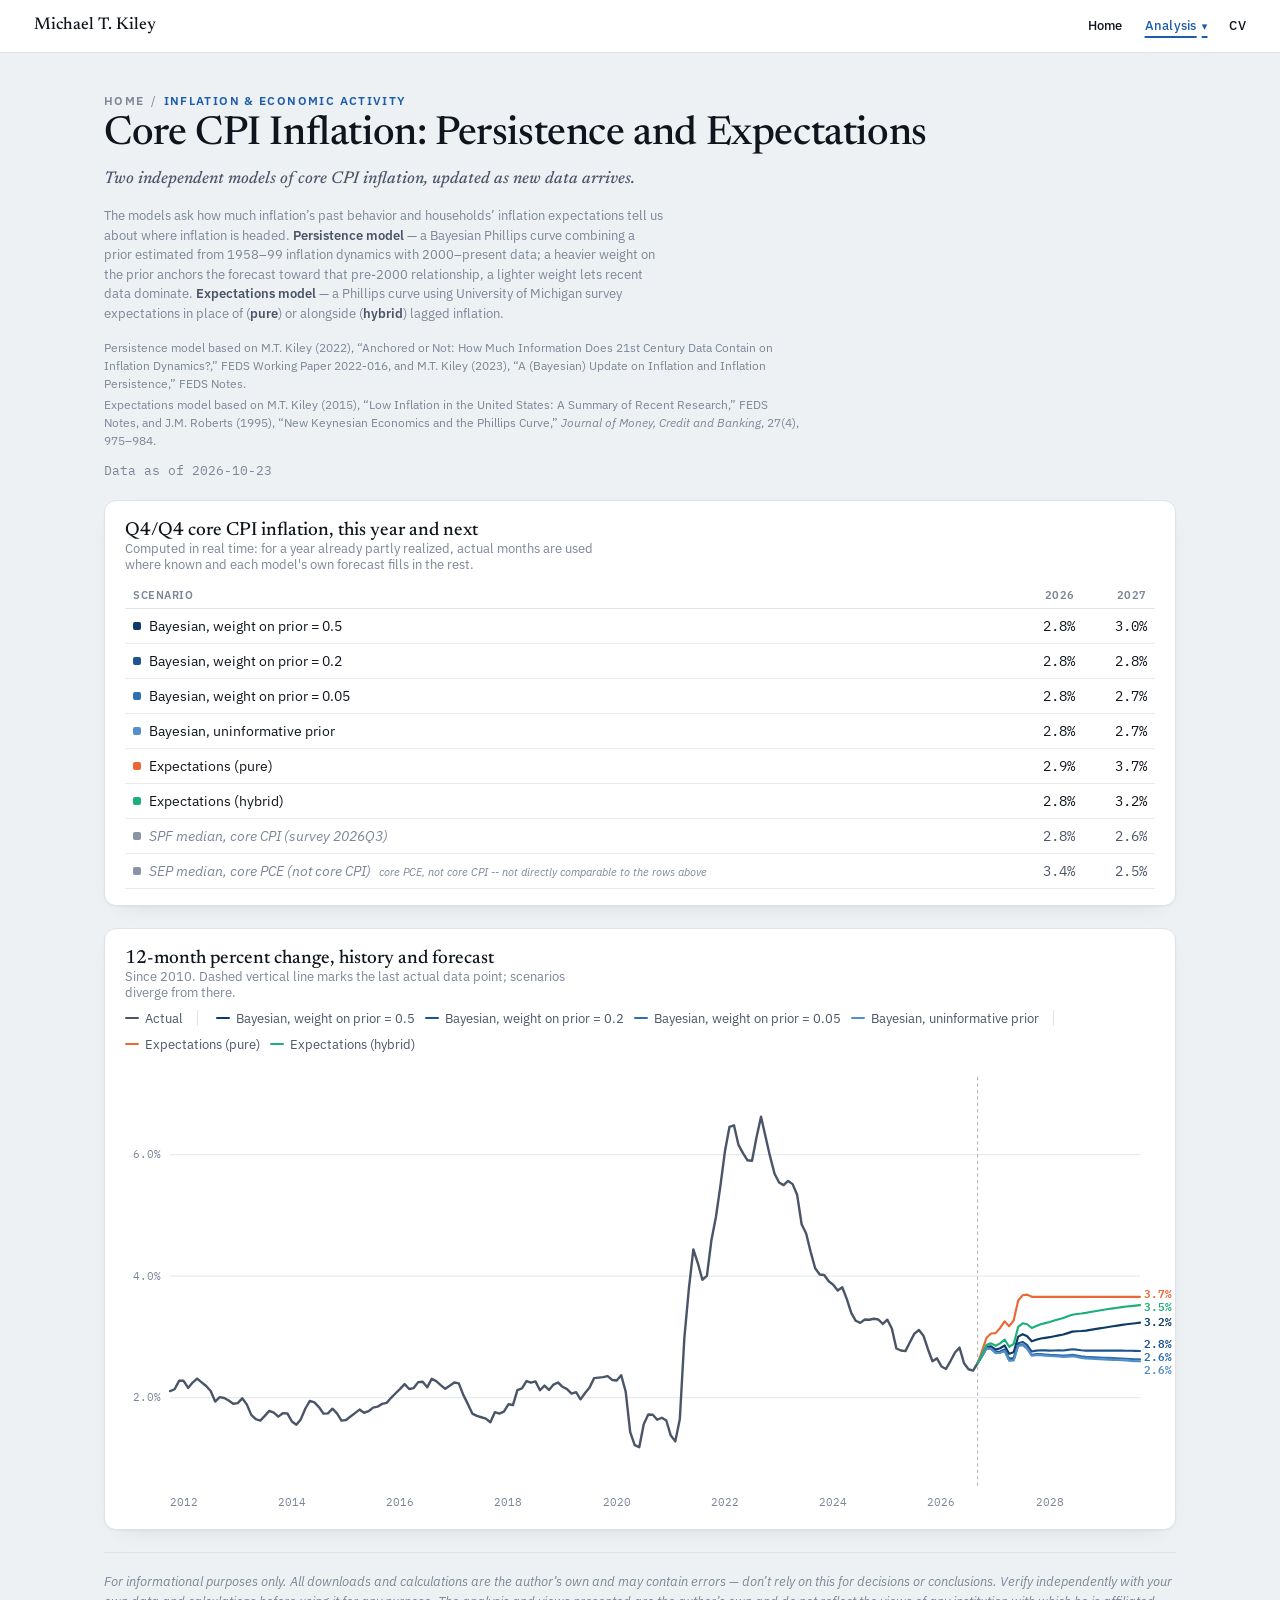
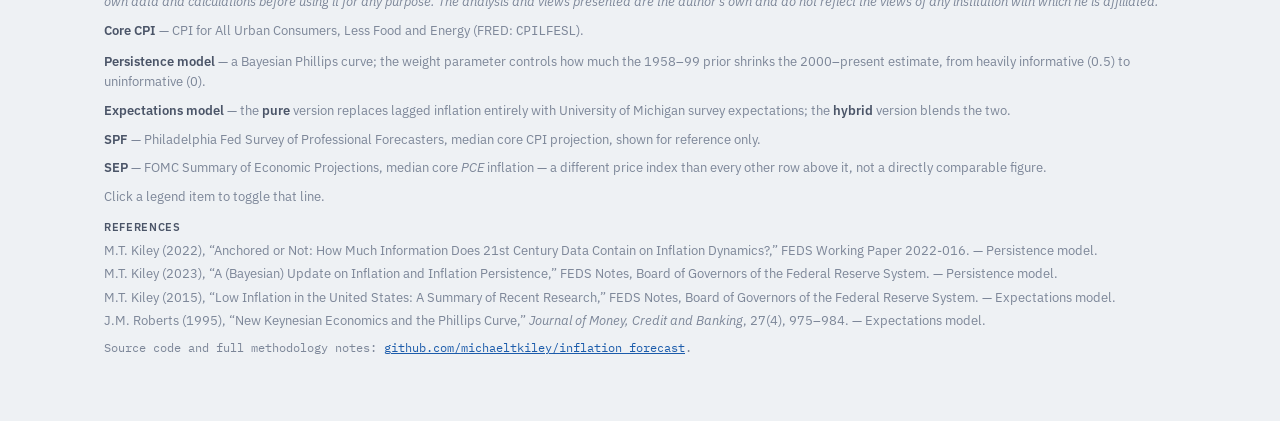
==== commit 1a1b8363: "Update inflation forecast 2026-10-23" ====
--- a/docs/index.html
+++ b/docs/index.html
@@ -333,7 +333,7 @@
   </div>
 
 <script>
-const DATA = {"as_of": "2026-10-14", "chart": {"dates": ["2011-10", "2011-11", "2011-12", "2012-01", "2012-02", "2012-03", "2012-04", "2012-05", "2012-06", "2012-07", "2012-08", "2012-09", "2012-10", "2012-11", "2012-12", "2013-01", "2013-02", "2013-03", "2013-04", "2013-05", "2013-06", "2013-07", "2013-08", "2013-09", "2013-10", "2013-11", "2013-12", "2014-01", "2014-02", "2014-03", "2014-04", "2014-05", "2014-06", "2014-07", "2014-08", "2014-09", "2014-10", "2014-11", "2014-12", "2015-01", "2015-02", "2015-03", "2015-04", "2015-05", "2015-06", "2015-07", "2015-08", "2015-09", "2015-10", "2015-11", "2015-12", "2016-01", "2016-02", "2016-03", "2016-04", "2016-05", "2016-06", "2016-07", "2016-08", "2016-09", "2016-10", "2016-11", "2016-12", "2017-01", "2017-02", "2017-03", "2017-04", "2017-05", "2017-06", "2017-07", "2017-08", "2017-09", "2017-10", "2017-11", "2017-12", "2018-01", "2018-02", "2018-03", "2018-04", "2018-05", "2018-06", "2018-07", "2018-08", "2018-09", "2018-10", "2018-11", "2018-12", "2019-01", "2019-02", "2019-03", "2019-04", "2019-05", "2019-06", "2019-07", "2019-08", "2019-09", "2019-10", "2019-11", "2019-12", "2020-01", "2020-02", "2020-03", "2020-04", "2020-05", "2020-06", "2020-07", "2020-08", "2020-09", "2020-10", "2020-11", "2020-12", "2021-01", "2021-02", "2021-03", "2021-04", "2021-05", "2021-06", "2021-07", "2021-08", "2021-09", "2021-10", "2021-11", "2021-12", "2022-01", "2022-02", "2022-03", "2022-04", "2022-05", "2022-06", "2022-07", "2022-08", "2022-09", "2022-10", "2022-11", "2022-12", "2023-01", "2023-02", "2023-03", "2023-04", "2023-05", "2023-06", "2023-07", "2023-08", "2023-09", "2023-10", "2023-11", "2023-12", "2024-01", "2024-02", "2024-03", "2024-04", "2024-05", "2024-06", "2024-07", "2024-08", "2024-09", "2024-10", "2024-11", "2024-12", "2025-01", "2025-02", "2025-03", "2025-04", "2025-05", "2025-06", "2025-07", "2025-08", "2025-09", "2025-10", "2025-11", "2025-12", "2026-01", "2026-02", "2026-03", "2026-04", "2026-05", "2026-06", "2026-07", "2026-08", "2026-09", "2026-10", "2026-11", "2026-12", "2027-01", "2027-02", "2027-03", "2027-04", "2027-05", "2027-06", "2027-07", "2027-08", "2027-09", "2027-10", "2027-11", "2027-12", "2028-01", "2028-02", "2028-03", "2028-04", "2028-05", "2028-06", "2028-07", "2028-08", "2028-09", "2028-10", "2028-11", "2028-12", "2029-01", "2029-02", "2029-03", "2029-04", "2029-05", "2029-06", "2029-07", "2029-08", "2029-09"], "series": {"actual": [2.108, 2.138, 2.277, 2.277, 2.16, 2.248, 2.314, 2.252, 2.192, 2.11, 1.935, 2.008, 1.995, 1.953, 1.9, 1.91, 1.989, 1.889, 1.716, 1.646, 1.623, 1.7, 1.782, 1.752, 1.687, 1.742, 1.741, 1.607, 1.555, 1.646, 1.821, 1.946, 1.923, 1.845, 1.736, 1.741, 1.818, 1.742, 1.622, 1.632, 1.688, 1.745, 1.803, 1.751, 1.777, 1.835, 1.851, 1.897, 1.914, 1.997, 2.072, 2.145, 2.223, 2.142, 2.157, 2.255, 2.262, 2.17, 2.309, 2.271, 2.205, 2.145, 2.197, 2.25, 2.235, 2.046, 1.897, 1.737, 1.699, 1.677, 1.655, 1.595, 1.76, 1.738, 1.77, 1.891, 1.878, 2.123, 2.151, 2.273, 2.246, 2.268, 2.121, 2.198, 2.126, 2.215, 2.249, 2.179, 2.141, 2.067, 2.091, 1.972, 2.075, 2.166, 2.321, 2.33, 2.338, 2.355, 2.291, 2.282, 2.368, 2.098, 1.431, 1.218, 1.184, 1.561, 1.722, 1.719, 1.636, 1.669, 1.624, 1.376, 1.28, 1.649, 2.978, 3.788, 4.439, 4.211, 3.94, 4.003, 4.59, 4.973, 5.489, 6.054, 6.455, 6.482, 6.159, 6.025, 5.906, 5.9, 6.286, 6.624, 6.295, 5.97, 5.686, 5.54, 5.498, 5.567, 5.514, 5.338, 4.854, 4.701, 4.399, 4.129, 4.027, 4.018, 3.915, 3.858, 3.762, 3.816, 3.626, 3.394, 3.265, 3.23, 3.285, 3.282, 3.299, 3.286, 3.213, 3.283, 3.138, 2.809, 2.776, 2.766, 2.911, 3.054, 3.112, 3.02, 2.797, 2.599, 2.646, 2.512, 2.472, 2.602, 2.743, 2.823, 2.566, 2.467, 2.446, 2.566, null, null, null, null, null, null, null, null, null, null, null, null, null, null, null, null, null, null, null, null, null, null, null, null, null, null, null, null, null, null, null, null, null, null, null, null], "w_0.5": [null, null, null, null, null, null, null, null, null, null, null, null, null, null, null, null, null, null, null, null, null, null, null, null, null, null, null, null, null, null, null, null, null, null, null, null, null, null, null, null, null, null, null, null, null, null, null, null, null, null, null, null, null, null, null, null, null, null, null, null, null, null, null, null, null, null, null, null, null, null, null, null, null, null, null, null, null, null, null, null, null, null, null, null, null, null, null, null, null, null, null, null, null, null, null, null, null, null, null, null, null, null, null, null, null, null, null, null, null, null, null, null, null, null, null, null, null, null, null, null, null, null, null, null, null, null, null, null, null, null, null, null, null, null, null, null, null, null, null, null, null, null, null, null, null, null, null, null, null, null, null, null, null, null, null, null, null, null, null, null, null, null, null, null, null, null, null, null, null, null, null, null, null, null, null, null, null, null, null, 2.566, 2.696, 2.836, 2.845, 2.79, 2.813, 2.858, 2.721, 2.746, 3.004, 3.044, 3.01, 2.927, 2.954, 2.974, 2.984, 2.995, 3.01, 3.025, 3.038, 3.062, 3.086, 3.092, 3.096, 3.102, 3.115, 3.127, 3.139, 3.151, 3.163, 3.174, 3.185, 3.197, 3.207, 3.216, 3.225, 3.235], "w_0.2": [null, null, null, null, null, null, null, null, null, null, null, null, null, null, null, null, null, null, null, null, null, null, null, null, null, null, null, null, null, null, null, null, null, null, null, null, null, null, null, null, null, null, null, null, null, null, null, null, null, null, null, null, null, null, null, null, null, null, null, null, null, null, null, null, null, null, null, null, null, null, null, null, null, null, null, null, null, null, null, null, null, null, null, null, null, null, null, null, null, null, null, null, null, null, null, null, null, null, null, null, null, null, null, null, null, null, null, null, null, null, null, null, null, null, null, null, null, null, null, null, null, null, null, null, null, null, null, null, null, null, null, null, null, null, null, null, null, null, null, null, null, null, null, null, null, null, null, null, null, null, null, null, null, null, null, null, null, null, null, null, null, null, null, null, null, null, null, null, null, null, null, null, null, null, null, null, null, null, null, 2.566, 2.687, 2.818, 2.816, 2.75, 2.76, 2.792, 2.641, 2.652, 2.894, 2.916, 2.863, 2.759, 2.774, 2.78, 2.777, 2.774, 2.776, 2.777, 2.776, 2.786, 2.796, 2.789, 2.78, 2.773, 2.774, 2.775, 2.774, 2.774, 2.774, 2.774, 2.773, 2.773, 2.772, 2.771, 2.769, 2.768], "w_0.05": [null, null, null, null, null, null, null, null, null, null, null, null, null, null, null, null, null, null, null, null, null, null, null, null, null, null, null, null, null, null, null, null, null, null, null, null, null, null, null, null, null, null, null, null, null, null, null, null, null, null, null, null, null, null, null, null, null, null, null, null, null, null, null, null, null, null, null, null, null, null, null, null, null, null, null, null, null, null, null, null, null, null, null, null, null, null, null, null, null, null, null, null, null, null, null, null, null, null, null, null, null, null, null, null, null, null, null, null, null, null, null, null, null, null, null, null, null, null, null, null, null, null, null, null, null, null, null, null, null, null, null, null, null, null, null, null, null, null, null, null, null, null, null, null, null, null, null, null, null, null, null, null, null, null, null, null, null, null, null, null, null, null, null, null, null, null, null, null, null, null, null, null, null, null, null, null, null, null, null, 2.566, 2.685, 2.812, 2.806, 2.737, 2.743, 2.771, 2.615, 2.621, 2.858, 2.874, 2.815, 2.705, 2.715, 2.717, 2.71, 2.703, 2.701, 2.698, 2.693, 2.698, 2.703, 2.692, 2.68, 2.67, 2.668, 2.664, 2.661, 2.657, 2.654, 2.651, 2.647, 2.644, 2.64, 2.636, 2.632, 2.629], "w_0": [null, null, null, null, null, null, null, null, null, null, null, null, null, null, null, null, null, null, null, null, null, null, null, null, null, null, null, null, null, null, null, null, null, null, null, null, null, null, null, null, null, null, null, null, null, null, null, null, null, null, null, null, null, null, null, null, null, null, null, null, null, null, null, null, null, null, null, null, null, null, null, null, null, null, null, null, null, null, null, null, null, null, null, null, null, null, null, null, null, null, null, null, null, null, null, null, null, null, null, null, null, null, null, null, null, null, null, null, null, null, null, null, null, null, null, null, null, null, null, null, null, null, null, null, null, null, null, null, null, null, null, null, null, null, null, null, null, null, null, null, null, null, null, null, null, null, null, null, null, null, null, null, null, null, null, null, null, null, null, null, null, null, null, null, null, null, null, null, null, null, null, null, null, null, null, null, null, null, null, 2.566, 2.684, 2.811, 2.804, 2.733, 2.739, 2.765, 2.609, 2.614, 2.85, 2.863, 2.802, 2.69, 2.699, 2.7, 2.692, 2.685, 2.681, 2.677, 2.671, 2.676, 2.68, 2.668, 2.655, 2.645, 2.642, 2.638, 2.634, 2.63, 2.626, 2.622, 2.619, 2.615, 2.611, 2.606, 2.602, 2.598], "pure": [null, null, null, null, null, null, null, null, null, null, null, null, null, null, null, null, null, null, null, null, null, null, null, null, null, null, null, null, null, null, null, null, null, null, null, null, null, null, null, null, null, null, null, null, null, null, null, null, null, null, null, null, null, null, null, null, null, null, null, null, null, null, null, null, null, null, null, null, null, null, null, null, null, null, null, null, null, null, null, null, null, null, null, null, null, null, null, null, null, null, null, null, null, null, null, null, null, null, null, null, null, null, null, null, null, null, null, null, null, null, null, null, null, null, null, null, null, null, null, null, null, null, null, null, null, null, null, null, null, null, null, null, null, null, null, null, null, null, null, null, null, null, null, null, null, null, null, null, null, null, null, null, null, null, null, null, null, null, null, null, null, null, null, null, null, null, null, null, null, null, null, null, null, null, null, null, null, null, null, 2.566, 2.742, 2.919, 2.954, 2.924, 2.976, 3.049, 2.936, 2.997, 3.288, 3.341, 3.317, 3.247, 3.247, 3.247, 3.247, 3.247, 3.247, 3.247, 3.247, 3.247, 3.247, 3.247, 3.247, 3.247, 3.247, 3.247, 3.247, 3.247, 3.247, 3.247, 3.247, 3.247, 3.247, 3.247, 3.247, 3.247], "hybrid": [null, null, null, null, null, null, null, null, null, null, null, null, null, null, null, null, null, null, null, null, null, null, null, null, null, null, null, null, null, null, null, null, null, null, null, null, null, null, null, null, null, null, null, null, null, null, null, null, null, null, null, null, null, null, null, null, null, null, null, null, null, null, null, null, null, null, null, null, null, null, null, null, null, null, null, null, null, null, null, null, null, null, null, null, null, null, null, null, null, null, null, null, null, null, null, null, null, null, null, null, null, null, null, null, null, null, null, null, null, null, null, null, null, null, null, null, null, null, null, null, null, null, null, null, null, null, null, null, null, null, null, null, null, null, null, null, null, null, null, null, null, null, null, null, null, null, null, null, null, null, null, null, null, null, null, null, null, null, null, null, null, null, null, null, null, null, null, null, null, null, null, null, null, null, null, null, null, null, null, 2.566, 2.701, 2.844, 2.854, 2.8, 2.825, 2.871, 2.735, 2.764, 3.025, 3.063, 3.027, 2.943, 2.965, 2.98, 2.988, 2.996, 3.007, 3.017, 3.026, 3.043, 3.059, 3.061, 3.061, 3.063, 3.07, 3.076, 3.081, 3.087, 3.092, 3.097, 3.102, 3.106, 3.11, 3.113, 3.116, 3.119]}, "last_actual_date": "2026-09"}, "banner": {"current_year": 2026, "next_year": 2027, "rows": [{"label": "Bayesian, weight on prior = 0.5", "color": "var(--series-w50)", "this_year": 2.79, "next_year": 2.97}, {"label": "Bayesian, weight on prior = 0.2", "color": "var(--series-w20)", "this_year": 2.77, "next_year": 2.78}, {"label": "Bayesian, weight on prior = 0.05", "color": "var(--series-w05)", "this_year": 2.77, "next_year": 2.71}, {"label": "Bayesian, uninformative prior", "color": "var(--series-w00)", "this_year": 2.77, "next_year": 2.7}, {"label": "Expectations (pure)", "color": "var(--series-pure)", "this_year": 2.87, "next_year": 3.25}, {"label": "Expectations (hybrid)", "color": "var(--series-hybrid)", "this_year": 2.8, "next_year": 2.98}, {"label": "SPF median, core CPI (survey 2026Q3)", "color": "var(--series-ref)", "this_year": 2.78, "next_year": 2.56, "reference": true}, {"label": "SEP median, core PCE (not core CPI)", "color": "var(--series-ref)", "this_year": 3.4, "next_year": 2.5, "reference": true, "note": "core PCE, not core CPI -- not directly comparable to the rows above"}]}, "legend": {"persistence": [{"key": "w_0.5", "label": "Bayesian, weight on prior = 0.5", "color": "var(--series-w50)"}, {"key": "w_0.2", "label": "Bayesian, weight on prior = 0.2", "color": "var(--series-w20)"}, {"key": "w_0.05", "label": "Bayesian, weight on prior = 0.05", "color": "var(--series-w05)"}, {"key": "w_0", "label": "Bayesian, uninformative prior", "color": "var(--series-w00)"}], "expectations": [{"key": "pure", "label": "Expectations (pure)", "color": "var(--series-pure)"}, {"key": "hybrid", "label": "Expectations (hybrid)", "color": "var(--series-hybrid)"}], "actual_color": "var(--series-actual)"}};
+const DATA = {"as_of": "2026-10-23", "chart": {"dates": ["2011-10", "2011-11", "2011-12", "2012-01", "2012-02", "2012-03", "2012-04", "2012-05", "2012-06", "2012-07", "2012-08", "2012-09", "2012-10", "2012-11", "2012-12", "2013-01", "2013-02", "2013-03", "2013-04", "2013-05", "2013-06", "2013-07", "2013-08", "2013-09", "2013-10", "2013-11", "2013-12", "2014-01", "2014-02", "2014-03", "2014-04", "2014-05", "2014-06", "2014-07", "2014-08", "2014-09", "2014-10", "2014-11", "2014-12", "2015-01", "2015-02", "2015-03", "2015-04", "2015-05", "2015-06", "2015-07", "2015-08", "2015-09", "2015-10", "2015-11", "2015-12", "2016-01", "2016-02", "2016-03", "2016-04", "2016-05", "2016-06", "2016-07", "2016-08", "2016-09", "2016-10", "2016-11", "2016-12", "2017-01", "2017-02", "2017-03", "2017-04", "2017-05", "2017-06", "2017-07", "2017-08", "2017-09", "2017-10", "2017-11", "2017-12", "2018-01", "2018-02", "2018-03", "2018-04", "2018-05", "2018-06", "2018-07", "2018-08", "2018-09", "2018-10", "2018-11", "2018-12", "2019-01", "2019-02", "2019-03", "2019-04", "2019-05", "2019-06", "2019-07", "2019-08", "2019-09", "2019-10", "2019-11", "2019-12", "2020-01", "2020-02", "2020-03", "2020-04", "2020-05", "2020-06", "2020-07", "2020-08", "2020-09", "2020-10", "2020-11", "2020-12", "2021-01", "2021-02", "2021-03", "2021-04", "2021-05", "2021-06", "2021-07", "2021-08", "2021-09", "2021-10", "2021-11", "2021-12", "2022-01", "2022-02", "2022-03", "2022-04", "2022-05", "2022-06", "2022-07", "2022-08", "2022-09", "2022-10", "2022-11", "2022-12", "2023-01", "2023-02", "2023-03", "2023-04", "2023-05", "2023-06", "2023-07", "2023-08", "2023-09", "2023-10", "2023-11", "2023-12", "2024-01", "2024-02", "2024-03", "2024-04", "2024-05", "2024-06", "2024-07", "2024-08", "2024-09", "2024-10", "2024-11", "2024-12", "2025-01", "2025-02", "2025-03", "2025-04", "2025-05", "2025-06", "2025-07", "2025-08", "2025-09", "2025-10", "2025-11", "2025-12", "2026-01", "2026-02", "2026-03", "2026-04", "2026-05", "2026-06", "2026-07", "2026-08", "2026-09", "2026-10", "2026-11", "2026-12", "2027-01", "2027-02", "2027-03", "2027-04", "2027-05", "2027-06", "2027-07", "2027-08", "2027-09", "2027-10", "2027-11", "2027-12", "2028-01", "2028-02", "2028-03", "2028-04", "2028-05", "2028-06", "2028-07", "2028-08", "2028-09", "2028-10", "2028-11", "2028-12", "2029-01", "2029-02", "2029-03", "2029-04", "2029-05", "2029-06", "2029-07", "2029-08", "2029-09"], "series": {"actual": [2.108, 2.138, 2.277, 2.277, 2.16, 2.248, 2.314, 2.252, 2.192, 2.11, 1.935, 2.008, 1.995, 1.953, 1.9, 1.91, 1.989, 1.889, 1.716, 1.646, 1.623, 1.7, 1.782, 1.752, 1.687, 1.742, 1.741, 1.607, 1.555, 1.646, 1.821, 1.946, 1.923, 1.845, 1.736, 1.741, 1.818, 1.742, 1.622, 1.632, 1.688, 1.745, 1.803, 1.751, 1.777, 1.835, 1.851, 1.897, 1.914, 1.997, 2.072, 2.145, 2.223, 2.142, 2.157, 2.255, 2.262, 2.17, 2.309, 2.271, 2.205, 2.145, 2.197, 2.25, 2.235, 2.046, 1.897, 1.737, 1.699, 1.677, 1.655, 1.595, 1.76, 1.738, 1.77, 1.891, 1.878, 2.123, 2.151, 2.273, 2.246, 2.268, 2.121, 2.198, 2.126, 2.215, 2.249, 2.179, 2.141, 2.067, 2.091, 1.972, 2.075, 2.166, 2.321, 2.33, 2.338, 2.355, 2.291, 2.282, 2.368, 2.098, 1.431, 1.218, 1.184, 1.561, 1.722, 1.719, 1.636, 1.669, 1.624, 1.376, 1.28, 1.649, 2.978, 3.788, 4.439, 4.211, 3.94, 4.003, 4.59, 4.973, 5.489, 6.054, 6.455, 6.482, 6.159, 6.025, 5.906, 5.9, 6.286, 6.624, 6.295, 5.97, 5.686, 5.54, 5.498, 5.567, 5.514, 5.338, 4.854, 4.701, 4.399, 4.129, 4.027, 4.018, 3.915, 3.858, 3.762, 3.816, 3.626, 3.394, 3.265, 3.23, 3.285, 3.282, 3.299, 3.286, 3.213, 3.283, 3.138, 2.809, 2.776, 2.766, 2.911, 3.054, 3.112, 3.02, 2.797, 2.599, 2.646, 2.512, 2.472, 2.602, 2.743, 2.823, 2.566, 2.467, 2.446, 2.566, null, null, null, null, null, null, null, null, null, null, null, null, null, null, null, null, null, null, null, null, null, null, null, null, null, null, null, null, null, null, null, null, null, null, null, null], "w_0.5": [null, null, null, null, null, null, null, null, null, null, null, null, null, null, null, null, null, null, null, null, null, null, null, null, null, null, null, null, null, null, null, null, null, null, null, null, null, null, null, null, null, null, null, null, null, null, null, null, null, null, null, null, null, null, null, null, null, null, null, null, null, null, null, null, null, null, null, null, null, null, null, null, null, null, null, null, null, null, null, null, null, null, null, null, null, null, null, null, null, null, null, null, null, null, null, null, null, null, null, null, null, null, null, null, null, null, null, null, null, null, null, null, null, null, null, null, null, null, null, null, null, null, null, null, null, null, null, null, null, null, null, null, null, null, null, null, null, null, null, null, null, null, null, null, null, null, null, null, null, null, null, null, null, null, null, null, null, null, null, null, null, null, null, null, null, null, null, null, null, null, null, null, null, null, null, null, null, null, null, 2.566, 2.696, 2.836, 2.845, 2.79, 2.813, 2.858, 2.721, 2.746, 3.004, 3.044, 3.01, 2.927, 2.954, 2.974, 2.984, 2.995, 3.01, 3.025, 3.038, 3.062, 3.086, 3.092, 3.096, 3.102, 3.115, 3.127, 3.139, 3.151, 3.163, 3.174, 3.185, 3.197, 3.207, 3.216, 3.225, 3.235], "w_0.2": [null, null, null, null, null, null, null, null, null, null, null, null, null, null, null, null, null, null, null, null, null, null, null, null, null, null, null, null, null, null, null, null, null, null, null, null, null, null, null, null, null, null, null, null, null, null, null, null, null, null, null, null, null, null, null, null, null, null, null, null, null, null, null, null, null, null, null, null, null, null, null, null, null, null, null, null, null, null, null, null, null, null, null, null, null, null, null, null, null, null, null, null, null, null, null, null, null, null, null, null, null, null, null, null, null, null, null, null, null, null, null, null, null, null, null, null, null, null, null, null, null, null, null, null, null, null, null, null, null, null, null, null, null, null, null, null, null, null, null, null, null, null, null, null, null, null, null, null, null, null, null, null, null, null, null, null, null, null, null, null, null, null, null, null, null, null, null, null, null, null, null, null, null, null, null, null, null, null, null, 2.566, 2.687, 2.818, 2.816, 2.75, 2.76, 2.792, 2.641, 2.652, 2.894, 2.916, 2.863, 2.759, 2.774, 2.78, 2.777, 2.774, 2.776, 2.777, 2.776, 2.786, 2.796, 2.789, 2.78, 2.773, 2.774, 2.775, 2.774, 2.774, 2.774, 2.774, 2.773, 2.773, 2.772, 2.771, 2.769, 2.768], "w_0.05": [null, null, null, null, null, null, null, null, null, null, null, null, null, null, null, null, null, null, null, null, null, null, null, null, null, null, null, null, null, null, null, null, null, null, null, null, null, null, null, null, null, null, null, null, null, null, null, null, null, null, null, null, null, null, null, null, null, null, null, null, null, null, null, null, null, null, null, null, null, null, null, null, null, null, null, null, null, null, null, null, null, null, null, null, null, null, null, null, null, null, null, null, null, null, null, null, null, null, null, null, null, null, null, null, null, null, null, null, null, null, null, null, null, null, null, null, null, null, null, null, null, null, null, null, null, null, null, null, null, null, null, null, null, null, null, null, null, null, null, null, null, null, null, null, null, null, null, null, null, null, null, null, null, null, null, null, null, null, null, null, null, null, null, null, null, null, null, null, null, null, null, null, null, null, null, null, null, null, null, 2.566, 2.685, 2.812, 2.806, 2.737, 2.743, 2.771, 2.615, 2.621, 2.858, 2.874, 2.815, 2.705, 2.715, 2.717, 2.71, 2.703, 2.701, 2.698, 2.693, 2.698, 2.703, 2.692, 2.68, 2.67, 2.668, 2.664, 2.661, 2.657, 2.654, 2.651, 2.647, 2.644, 2.64, 2.636, 2.632, 2.629], "w_0": [null, null, null, null, null, null, null, null, null, null, null, null, null, null, null, null, null, null, null, null, null, null, null, null, null, null, null, null, null, null, null, null, null, null, null, null, null, null, null, null, null, null, null, null, null, null, null, null, null, null, null, null, null, null, null, null, null, null, null, null, null, null, null, null, null, null, null, null, null, null, null, null, null, null, null, null, null, null, null, null, null, null, null, null, null, null, null, null, null, null, null, null, null, null, null, null, null, null, null, null, null, null, null, null, null, null, null, null, null, null, null, null, null, null, null, null, null, null, null, null, null, null, null, null, null, null, null, null, null, null, null, null, null, null, null, null, null, null, null, null, null, null, null, null, null, null, null, null, null, null, null, null, null, null, null, null, null, null, null, null, null, null, null, null, null, null, null, null, null, null, null, null, null, null, null, null, null, null, null, 2.566, 2.684, 2.811, 2.804, 2.733, 2.739, 2.765, 2.609, 2.614, 2.85, 2.863, 2.802, 2.69, 2.699, 2.7, 2.692, 2.685, 2.681, 2.677, 2.671, 2.676, 2.68, 2.668, 2.655, 2.645, 2.642, 2.638, 2.634, 2.63, 2.626, 2.622, 2.619, 2.615, 2.611, 2.606, 2.602, 2.598], "pure": [null, null, null, null, null, null, null, null, null, null, null, null, null, null, null, null, null, null, null, null, null, null, null, null, null, null, null, null, null, null, null, null, null, null, null, null, null, null, null, null, null, null, null, null, null, null, null, null, null, null, null, null, null, null, null, null, null, null, null, null, null, null, null, null, null, null, null, null, null, null, null, null, null, null, null, null, null, null, null, null, null, null, null, null, null, null, null, null, null, null, null, null, null, null, null, null, null, null, null, null, null, null, null, null, null, null, null, null, null, null, null, null, null, null, null, null, null, null, null, null, null, null, null, null, null, null, null, null, null, null, null, null, null, null, null, null, null, null, null, null, null, null, null, null, null, null, null, null, null, null, null, null, null, null, null, null, null, null, null, null, null, null, null, null, null, null, null, null, null, null, null, null, null, null, null, null, null, null, null, 2.566, 2.776, 2.987, 3.056, 3.061, 3.147, 3.255, 3.176, 3.27, 3.598, 3.685, 3.695, 3.659, 3.659, 3.659, 3.659, 3.659, 3.659, 3.659, 3.659, 3.659, 3.659, 3.659, 3.659, 3.659, 3.659, 3.659, 3.659, 3.659, 3.659, 3.659, 3.659, 3.659, 3.659, 3.659, 3.659, 3.659], "hybrid": [null, null, null, null, null, null, null, null, null, null, null, null, null, null, null, null, null, null, null, null, null, null, null, null, null, null, null, null, null, null, null, null, null, null, null, null, null, null, null, null, null, null, null, null, null, null, null, null, null, null, null, null, null, null, null, null, null, null, null, null, null, null, null, null, null, null, null, null, null, null, null, null, null, null, null, null, null, null, null, null, null, null, null, null, null, null, null, null, null, null, null, null, null, null, null, null, null, null, null, null, null, null, null, null, null, null, null, null, null, null, null, null, null, null, null, null, null, null, null, null, null, null, null, null, null, null, null, null, null, null, null, null, null, null, null, null, null, null, null, null, null, null, null, null, null, null, null, null, null, null, null, null, null, null, null, null, null, null, null, null, null, null, null, null, null, null, null, null, null, null, null, null, null, null, null, null, null, null, null, 2.566, 2.713, 2.869, 2.893, 2.853, 2.893, 2.956, 2.837, 2.883, 3.164, 3.223, 3.208, 3.146, 3.18, 3.207, 3.226, 3.246, 3.269, 3.291, 3.31, 3.338, 3.364, 3.376, 3.384, 3.395, 3.409, 3.422, 3.435, 3.447, 3.459, 3.47, 3.48, 3.49, 3.499, 3.507, 3.514, 3.522]}, "last_actual_date": "2026-09"}, "banner": {"current_year": 2026, "next_year": 2027, "rows": [{"label": "Bayesian, weight on prior = 0.5", "color": "var(--series-w50)", "this_year": 2.79, "next_year": 2.97}, {"label": "Bayesian, weight on prior = 0.2", "color": "var(--series-w20)", "this_year": 2.77, "next_year": 2.78}, {"label": "Bayesian, weight on prior = 0.05", "color": "var(--series-w05)", "this_year": 2.77, "next_year": 2.71}, {"label": "Bayesian, uninformative prior", "color": "var(--series-w00)", "this_year": 2.77, "next_year": 2.7}, {"label": "Expectations (pure)", "color": "var(--series-pure)", "this_year": 2.94, "next_year": 3.66}, {"label": "Expectations (hybrid)", "color": "var(--series-hybrid)", "this_year": 2.83, "next_year": 3.2}, {"label": "SPF median, core CPI (survey 2026Q3)", "color": "var(--series-ref)", "this_year": 2.78, "next_year": 2.56, "reference": true}, {"label": "SEP median, core PCE (not core CPI)", "color": "var(--series-ref)", "this_year": 3.4, "next_year": 2.5, "reference": true, "note": "core PCE, not core CPI -- not directly comparable to the rows above"}]}, "legend": {"persistence": [{"key": "w_0.5", "label": "Bayesian, weight on prior = 0.5", "color": "var(--series-w50)"}, {"key": "w_0.2", "label": "Bayesian, weight on prior = 0.2", "color": "var(--series-w20)"}, {"key": "w_0.05", "label": "Bayesian, weight on prior = 0.05", "color": "var(--series-w05)"}, {"key": "w_0", "label": "Bayesian, uninformative prior", "color": "var(--series-w00)"}], "expectations": [{"key": "pure", "label": "Expectations (pure)", "color": "var(--series-pure)"}, {"key": "hybrid", "label": "Expectations (hybrid)", "color": "var(--series-hybrid)"}], "actual_color": "var(--series-actual)"}};
 
 function fmtPct(v) {
   if (v === null || v === undefined || Number.isNaN(v)) return "—";
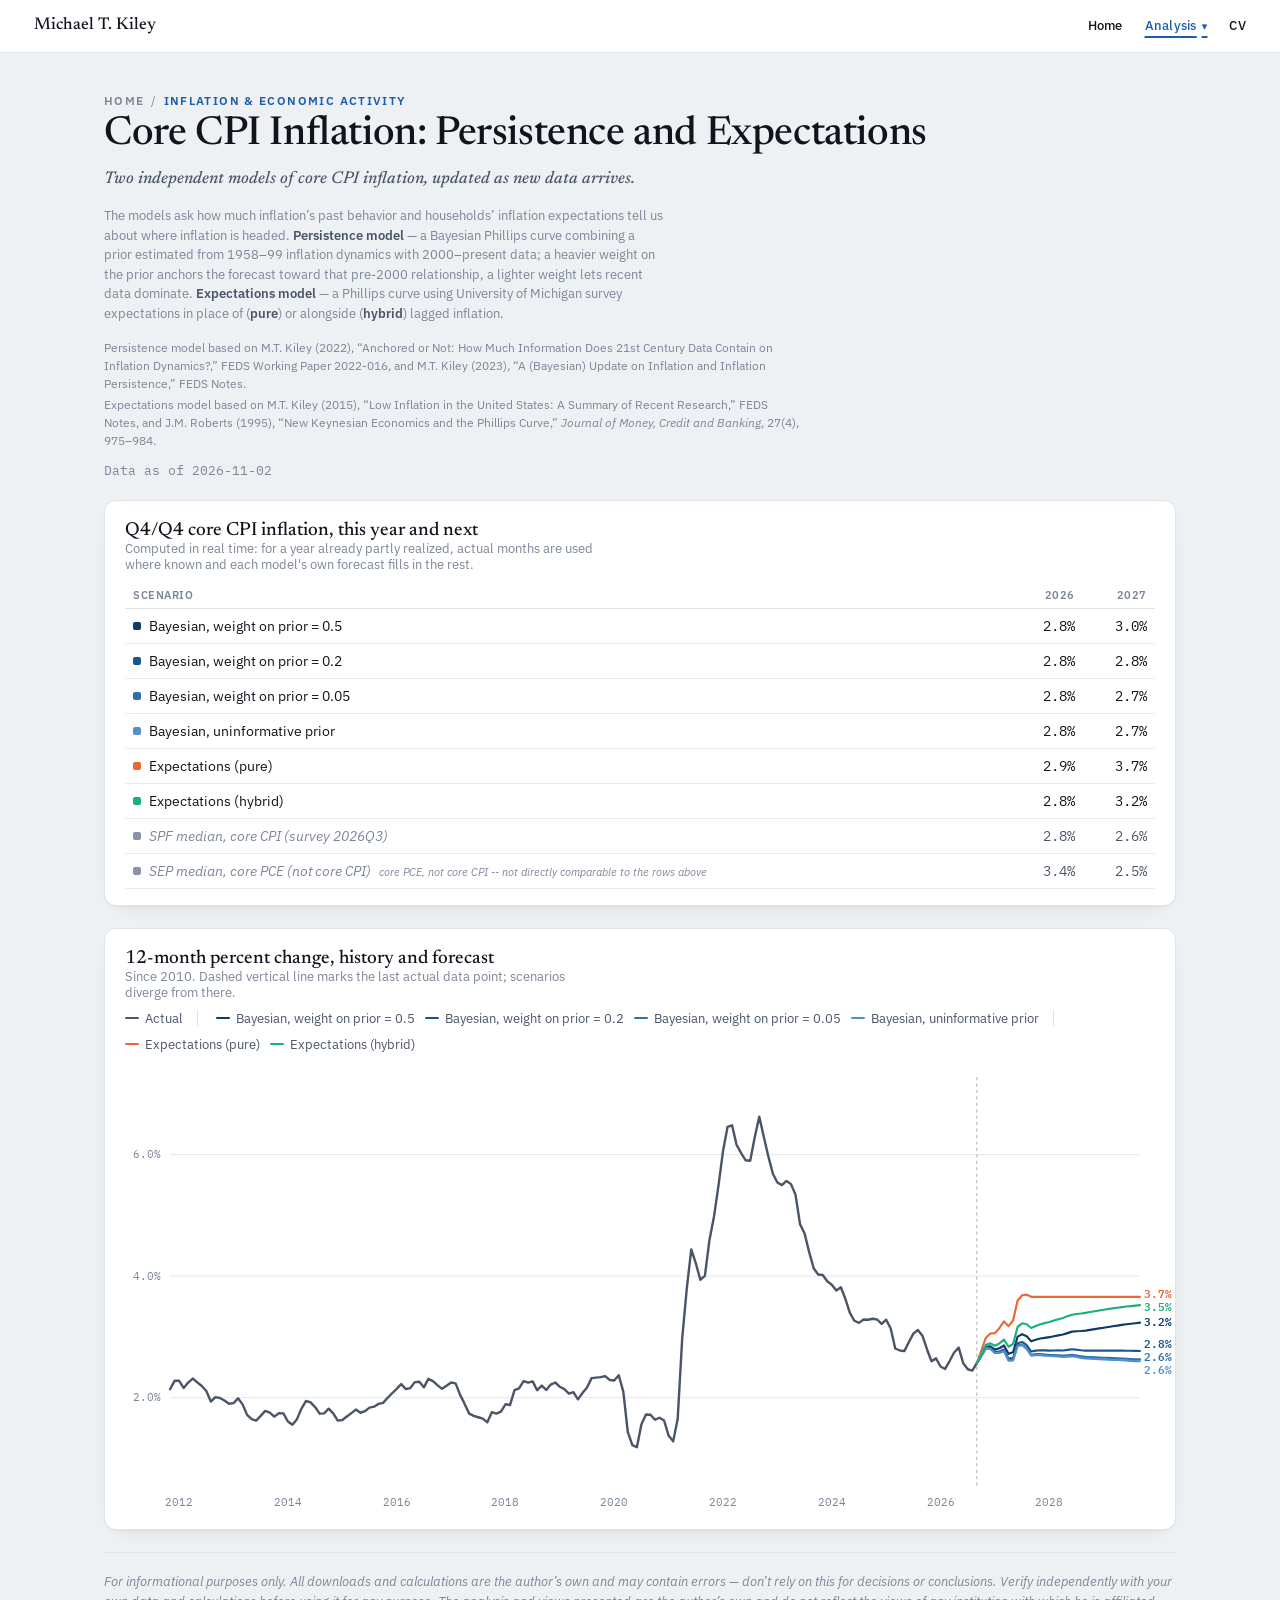
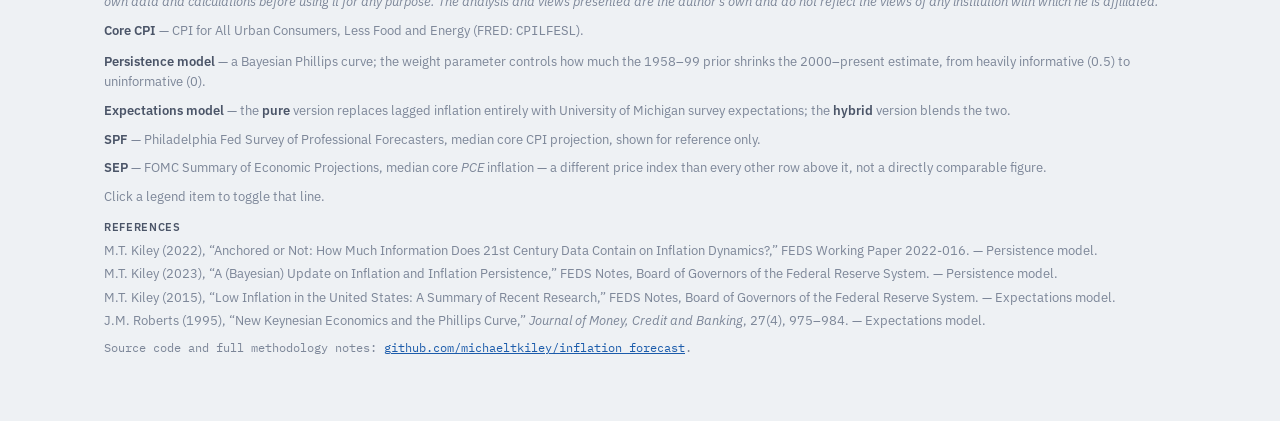
==== commit 506ee6dd: "Update inflation forecast 2026-11-02" ====
--- a/docs/index.html
+++ b/docs/index.html
@@ -333,7 +333,7 @@
   </div>
 
 <script>
-const DATA = {"as_of": "2026-10-23", "chart": {"dates": ["2011-10", "2011-11", "2011-12", "2012-01", "2012-02", "2012-03", "2012-04", "2012-05", "2012-06", "2012-07", "2012-08", "2012-09", "2012-10", "2012-11", "2012-12", "2013-01", "2013-02", "2013-03", "2013-04", "2013-05", "2013-06", "2013-07", "2013-08", "2013-09", "2013-10", "2013-11", "2013-12", "2014-01", "2014-02", "2014-03", "2014-04", "2014-05", "2014-06", "2014-07", "2014-08", "2014-09", "2014-10", "2014-11", "2014-12", "2015-01", "2015-02", "2015-03", "2015-04", "2015-05", "2015-06", "2015-07", "2015-08", "2015-09", "2015-10", "2015-11", "2015-12", "2016-01", "2016-02", "2016-03", "2016-04", "2016-05", "2016-06", "2016-07", "2016-08", "2016-09", "2016-10", "2016-11", "2016-12", "2017-01", "2017-02", "2017-03", "2017-04", "2017-05", "2017-06", "2017-07", "2017-08", "2017-09", "2017-10", "2017-11", "2017-12", "2018-01", "2018-02", "2018-03", "2018-04", "2018-05", "2018-06", "2018-07", "2018-08", "2018-09", "2018-10", "2018-11", "2018-12", "2019-01", "2019-02", "2019-03", "2019-04", "2019-05", "2019-06", "2019-07", "2019-08", "2019-09", "2019-10", "2019-11", "2019-12", "2020-01", "2020-02", "2020-03", "2020-04", "2020-05", "2020-06", "2020-07", "2020-08", "2020-09", "2020-10", "2020-11", "2020-12", "2021-01", "2021-02", "2021-03", "2021-04", "2021-05", "2021-06", "2021-07", "2021-08", "2021-09", "2021-10", "2021-11", "2021-12", "2022-01", "2022-02", "2022-03", "2022-04", "2022-05", "2022-06", "2022-07", "2022-08", "2022-09", "2022-10", "2022-11", "2022-12", "2023-01", "2023-02", "2023-03", "2023-04", "2023-05", "2023-06", "2023-07", "2023-08", "2023-09", "2023-10", "2023-11", "2023-12", "2024-01", "2024-02", "2024-03", "2024-04", "2024-05", "2024-06", "2024-07", "2024-08", "2024-09", "2024-10", "2024-11", "2024-12", "2025-01", "2025-02", "2025-03", "2025-04", "2025-05", "2025-06", "2025-07", "2025-08", "2025-09", "2025-10", "2025-11", "2025-12", "2026-01", "2026-02", "2026-03", "2026-04", "2026-05", "2026-06", "2026-07", "2026-08", "2026-09", "2026-10", "2026-11", "2026-12", "2027-01", "2027-02", "2027-03", "2027-04", "2027-05", "2027-06", "2027-07", "2027-08", "2027-09", "2027-10", "2027-11", "2027-12", "2028-01", "2028-02", "2028-03", "2028-04", "2028-05", "2028-06", "2028-07", "2028-08", "2028-09", "2028-10", "2028-11", "2028-12", "2029-01", "2029-02", "2029-03", "2029-04", "2029-05", "2029-06", "2029-07", "2029-08", "2029-09"], "series": {"actual": [2.108, 2.138, 2.277, 2.277, 2.16, 2.248, 2.314, 2.252, 2.192, 2.11, 1.935, 2.008, 1.995, 1.953, 1.9, 1.91, 1.989, 1.889, 1.716, 1.646, 1.623, 1.7, 1.782, 1.752, 1.687, 1.742, 1.741, 1.607, 1.555, 1.646, 1.821, 1.946, 1.923, 1.845, 1.736, 1.741, 1.818, 1.742, 1.622, 1.632, 1.688, 1.745, 1.803, 1.751, 1.777, 1.835, 1.851, 1.897, 1.914, 1.997, 2.072, 2.145, 2.223, 2.142, 2.157, 2.255, 2.262, 2.17, 2.309, 2.271, 2.205, 2.145, 2.197, 2.25, 2.235, 2.046, 1.897, 1.737, 1.699, 1.677, 1.655, 1.595, 1.76, 1.738, 1.77, 1.891, 1.878, 2.123, 2.151, 2.273, 2.246, 2.268, 2.121, 2.198, 2.126, 2.215, 2.249, 2.179, 2.141, 2.067, 2.091, 1.972, 2.075, 2.166, 2.321, 2.33, 2.338, 2.355, 2.291, 2.282, 2.368, 2.098, 1.431, 1.218, 1.184, 1.561, 1.722, 1.719, 1.636, 1.669, 1.624, 1.376, 1.28, 1.649, 2.978, 3.788, 4.439, 4.211, 3.94, 4.003, 4.59, 4.973, 5.489, 6.054, 6.455, 6.482, 6.159, 6.025, 5.906, 5.9, 6.286, 6.624, 6.295, 5.97, 5.686, 5.54, 5.498, 5.567, 5.514, 5.338, 4.854, 4.701, 4.399, 4.129, 4.027, 4.018, 3.915, 3.858, 3.762, 3.816, 3.626, 3.394, 3.265, 3.23, 3.285, 3.282, 3.299, 3.286, 3.213, 3.283, 3.138, 2.809, 2.776, 2.766, 2.911, 3.054, 3.112, 3.02, 2.797, 2.599, 2.646, 2.512, 2.472, 2.602, 2.743, 2.823, 2.566, 2.467, 2.446, 2.566, null, null, null, null, null, null, null, null, null, null, null, null, null, null, null, null, null, null, null, null, null, null, null, null, null, null, null, null, null, null, null, null, null, null, null, null], "w_0.5": [null, null, null, null, null, null, null, null, null, null, null, null, null, null, null, null, null, null, null, null, null, null, null, null, null, null, null, null, null, null, null, null, null, null, null, null, null, null, null, null, null, null, null, null, null, null, null, null, null, null, null, null, null, null, null, null, null, null, null, null, null, null, null, null, null, null, null, null, null, null, null, null, null, null, null, null, null, null, null, null, null, null, null, null, null, null, null, null, null, null, null, null, null, null, null, null, null, null, null, null, null, null, null, null, null, null, null, null, null, null, null, null, null, null, null, null, null, null, null, null, null, null, null, null, null, null, null, null, null, null, null, null, null, null, null, null, null, null, null, null, null, null, null, null, null, null, null, null, null, null, null, null, null, null, null, null, null, null, null, null, null, null, null, null, null, null, null, null, null, null, null, null, null, null, null, null, null, null, null, 2.566, 2.696, 2.836, 2.845, 2.79, 2.813, 2.858, 2.721, 2.746, 3.004, 3.044, 3.01, 2.927, 2.954, 2.974, 2.984, 2.995, 3.01, 3.025, 3.038, 3.062, 3.086, 3.092, 3.096, 3.102, 3.115, 3.127, 3.139, 3.151, 3.163, 3.174, 3.185, 3.197, 3.207, 3.216, 3.225, 3.235], "w_0.2": [null, null, null, null, null, null, null, null, null, null, null, null, null, null, null, null, null, null, null, null, null, null, null, null, null, null, null, null, null, null, null, null, null, null, null, null, null, null, null, null, null, null, null, null, null, null, null, null, null, null, null, null, null, null, null, null, null, null, null, null, null, null, null, null, null, null, null, null, null, null, null, null, null, null, null, null, null, null, null, null, null, null, null, null, null, null, null, null, null, null, null, null, null, null, null, null, null, null, null, null, null, null, null, null, null, null, null, null, null, null, null, null, null, null, null, null, null, null, null, null, null, null, null, null, null, null, null, null, null, null, null, null, null, null, null, null, null, null, null, null, null, null, null, null, null, null, null, null, null, null, null, null, null, null, null, null, null, null, null, null, null, null, null, null, null, null, null, null, null, null, null, null, null, null, null, null, null, null, null, 2.566, 2.687, 2.818, 2.816, 2.75, 2.76, 2.792, 2.641, 2.652, 2.894, 2.916, 2.863, 2.759, 2.774, 2.78, 2.777, 2.774, 2.776, 2.777, 2.776, 2.786, 2.796, 2.789, 2.78, 2.773, 2.774, 2.775, 2.774, 2.774, 2.774, 2.774, 2.773, 2.773, 2.772, 2.771, 2.769, 2.768], "w_0.05": [null, null, null, null, null, null, null, null, null, null, null, null, null, null, null, null, null, null, null, null, null, null, null, null, null, null, null, null, null, null, null, null, null, null, null, null, null, null, null, null, null, null, null, null, null, null, null, null, null, null, null, null, null, null, null, null, null, null, null, null, null, null, null, null, null, null, null, null, null, null, null, null, null, null, null, null, null, null, null, null, null, null, null, null, null, null, null, null, null, null, null, null, null, null, null, null, null, null, null, null, null, null, null, null, null, null, null, null, null, null, null, null, null, null, null, null, null, null, null, null, null, null, null, null, null, null, null, null, null, null, null, null, null, null, null, null, null, null, null, null, null, null, null, null, null, null, null, null, null, null, null, null, null, null, null, null, null, null, null, null, null, null, null, null, null, null, null, null, null, null, null, null, null, null, null, null, null, null, null, 2.566, 2.685, 2.812, 2.806, 2.737, 2.743, 2.771, 2.615, 2.621, 2.858, 2.874, 2.815, 2.705, 2.715, 2.717, 2.71, 2.703, 2.701, 2.698, 2.693, 2.698, 2.703, 2.692, 2.68, 2.67, 2.668, 2.664, 2.661, 2.657, 2.654, 2.651, 2.647, 2.644, 2.64, 2.636, 2.632, 2.629], "w_0": [null, null, null, null, null, null, null, null, null, null, null, null, null, null, null, null, null, null, null, null, null, null, null, null, null, null, null, null, null, null, null, null, null, null, null, null, null, null, null, null, null, null, null, null, null, null, null, null, null, null, null, null, null, null, null, null, null, null, null, null, null, null, null, null, null, null, null, null, null, null, null, null, null, null, null, null, null, null, null, null, null, null, null, null, null, null, null, null, null, null, null, null, null, null, null, null, null, null, null, null, null, null, null, null, null, null, null, null, null, null, null, null, null, null, null, null, null, null, null, null, null, null, null, null, null, null, null, null, null, null, null, null, null, null, null, null, null, null, null, null, null, null, null, null, null, null, null, null, null, null, null, null, null, null, null, null, null, null, null, null, null, null, null, null, null, null, null, null, null, null, null, null, null, null, null, null, null, null, null, 2.566, 2.684, 2.811, 2.804, 2.733, 2.739, 2.765, 2.609, 2.614, 2.85, 2.863, 2.802, 2.69, 2.699, 2.7, 2.692, 2.685, 2.681, 2.677, 2.671, 2.676, 2.68, 2.668, 2.655, 2.645, 2.642, 2.638, 2.634, 2.63, 2.626, 2.622, 2.619, 2.615, 2.611, 2.606, 2.602, 2.598], "pure": [null, null, null, null, null, null, null, null, null, null, null, null, null, null, null, null, null, null, null, null, null, null, null, null, null, null, null, null, null, null, null, null, null, null, null, null, null, null, null, null, null, null, null, null, null, null, null, null, null, null, null, null, null, null, null, null, null, null, null, null, null, null, null, null, null, null, null, null, null, null, null, null, null, null, null, null, null, null, null, null, null, null, null, null, null, null, null, null, null, null, null, null, null, null, null, null, null, null, null, null, null, null, null, null, null, null, null, null, null, null, null, null, null, null, null, null, null, null, null, null, null, null, null, null, null, null, null, null, null, null, null, null, null, null, null, null, null, null, null, null, null, null, null, null, null, null, null, null, null, null, null, null, null, null, null, null, null, null, null, null, null, null, null, null, null, null, null, null, null, null, null, null, null, null, null, null, null, null, null, 2.566, 2.776, 2.987, 3.056, 3.061, 3.147, 3.255, 3.176, 3.27, 3.598, 3.685, 3.695, 3.659, 3.659, 3.659, 3.659, 3.659, 3.659, 3.659, 3.659, 3.659, 3.659, 3.659, 3.659, 3.659, 3.659, 3.659, 3.659, 3.659, 3.659, 3.659, 3.659, 3.659, 3.659, 3.659, 3.659, 3.659], "hybrid": [null, null, null, null, null, null, null, null, null, null, null, null, null, null, null, null, null, null, null, null, null, null, null, null, null, null, null, null, null, null, null, null, null, null, null, null, null, null, null, null, null, null, null, null, null, null, null, null, null, null, null, null, null, null, null, null, null, null, null, null, null, null, null, null, null, null, null, null, null, null, null, null, null, null, null, null, null, null, null, null, null, null, null, null, null, null, null, null, null, null, null, null, null, null, null, null, null, null, null, null, null, null, null, null, null, null, null, null, null, null, null, null, null, null, null, null, null, null, null, null, null, null, null, null, null, null, null, null, null, null, null, null, null, null, null, null, null, null, null, null, null, null, null, null, null, null, null, null, null, null, null, null, null, null, null, null, null, null, null, null, null, null, null, null, null, null, null, null, null, null, null, null, null, null, null, null, null, null, null, 2.566, 2.713, 2.869, 2.893, 2.853, 2.893, 2.956, 2.837, 2.883, 3.164, 3.223, 3.208, 3.146, 3.18, 3.207, 3.226, 3.246, 3.269, 3.291, 3.31, 3.338, 3.364, 3.376, 3.384, 3.395, 3.409, 3.422, 3.435, 3.447, 3.459, 3.47, 3.48, 3.49, 3.499, 3.507, 3.514, 3.522]}, "last_actual_date": "2026-09"}, "banner": {"current_year": 2026, "next_year": 2027, "rows": [{"label": "Bayesian, weight on prior = 0.5", "color": "var(--series-w50)", "this_year": 2.79, "next_year": 2.97}, {"label": "Bayesian, weight on prior = 0.2", "color": "var(--series-w20)", "this_year": 2.77, "next_year": 2.78}, {"label": "Bayesian, weight on prior = 0.05", "color": "var(--series-w05)", "this_year": 2.77, "next_year": 2.71}, {"label": "Bayesian, uninformative prior", "color": "var(--series-w00)", "this_year": 2.77, "next_year": 2.7}, {"label": "Expectations (pure)", "color": "var(--series-pure)", "this_year": 2.94, "next_year": 3.66}, {"label": "Expectations (hybrid)", "color": "var(--series-hybrid)", "this_year": 2.83, "next_year": 3.2}, {"label": "SPF median, core CPI (survey 2026Q3)", "color": "var(--series-ref)", "this_year": 2.78, "next_year": 2.56, "reference": true}, {"label": "SEP median, core PCE (not core CPI)", "color": "var(--series-ref)", "this_year": 3.4, "next_year": 2.5, "reference": true, "note": "core PCE, not core CPI -- not directly comparable to the rows above"}]}, "legend": {"persistence": [{"key": "w_0.5", "label": "Bayesian, weight on prior = 0.5", "color": "var(--series-w50)"}, {"key": "w_0.2", "label": "Bayesian, weight on prior = 0.2", "color": "var(--series-w20)"}, {"key": "w_0.05", "label": "Bayesian, weight on prior = 0.05", "color": "var(--series-w05)"}, {"key": "w_0", "label": "Bayesian, uninformative prior", "color": "var(--series-w00)"}], "expectations": [{"key": "pure", "label": "Expectations (pure)", "color": "var(--series-pure)"}, {"key": "hybrid", "label": "Expectations (hybrid)", "color": "var(--series-hybrid)"}], "actual_color": "var(--series-actual)"}};
+const DATA = {"as_of": "2026-11-02", "chart": {"dates": ["2011-11", "2011-12", "2012-01", "2012-02", "2012-03", "2012-04", "2012-05", "2012-06", "2012-07", "2012-08", "2012-09", "2012-10", "2012-11", "2012-12", "2013-01", "2013-02", "2013-03", "2013-04", "2013-05", "2013-06", "2013-07", "2013-08", "2013-09", "2013-10", "2013-11", "2013-12", "2014-01", "2014-02", "2014-03", "2014-04", "2014-05", "2014-06", "2014-07", "2014-08", "2014-09", "2014-10", "2014-11", "2014-12", "2015-01", "2015-02", "2015-03", "2015-04", "2015-05", "2015-06", "2015-07", "2015-08", "2015-09", "2015-10", "2015-11", "2015-12", "2016-01", "2016-02", "2016-03", "2016-04", "2016-05", "2016-06", "2016-07", "2016-08", "2016-09", "2016-10", "2016-11", "2016-12", "2017-01", "2017-02", "2017-03", "2017-04", "2017-05", "2017-06", "2017-07", "2017-08", "2017-09", "2017-10", "2017-11", "2017-12", "2018-01", "2018-02", "2018-03", "2018-04", "2018-05", "2018-06", "2018-07", "2018-08", "2018-09", "2018-10", "2018-11", "2018-12", "2019-01", "2019-02", "2019-03", "2019-04", "2019-05", "2019-06", "2019-07", "2019-08", "2019-09", "2019-10", "2019-11", "2019-12", "2020-01", "2020-02", "2020-03", "2020-04", "2020-05", "2020-06", "2020-07", "2020-08", "2020-09", "2020-10", "2020-11", "2020-12", "2021-01", "2021-02", "2021-03", "2021-04", "2021-05", "2021-06", "2021-07", "2021-08", "2021-09", "2021-10", "2021-11", "2021-12", "2022-01", "2022-02", "2022-03", "2022-04", "2022-05", "2022-06", "2022-07", "2022-08", "2022-09", "2022-10", "2022-11", "2022-12", "2023-01", "2023-02", "2023-03", "2023-04", "2023-05", "2023-06", "2023-07", "2023-08", "2023-09", "2023-10", "2023-11", "2023-12", "2024-01", "2024-02", "2024-03", "2024-04", "2024-05", "2024-06", "2024-07", "2024-08", "2024-09", "2024-10", "2024-11", "2024-12", "2025-01", "2025-02", "2025-03", "2025-04", "2025-05", "2025-06", "2025-07", "2025-08", "2025-09", "2025-10", "2025-11", "2025-12", "2026-01", "2026-02", "2026-03", "2026-04", "2026-05", "2026-06", "2026-07", "2026-08", "2026-09", "2026-10", "2026-11", "2026-12", "2027-01", "2027-02", "2027-03", "2027-04", "2027-05", "2027-06", "2027-07", "2027-08", "2027-09", "2027-10", "2027-11", "2027-12", "2028-01", "2028-02", "2028-03", "2028-04", "2028-05", "2028-06", "2028-07", "2028-08", "2028-09", "2028-10", "2028-11", "2028-12", "2029-01", "2029-02", "2029-03", "2029-04", "2029-05", "2029-06", "2029-07", "2029-08", "2029-09"], "series": {"actual": [2.138, 2.277, 2.277, 2.16, 2.248, 2.314, 2.252, 2.192, 2.11, 1.935, 2.008, 1.995, 1.953, 1.9, 1.91, 1.989, 1.889, 1.716, 1.646, 1.623, 1.7, 1.782, 1.752, 1.687, 1.742, 1.741, 1.607, 1.555, 1.646, 1.821, 1.946, 1.923, 1.845, 1.736, 1.741, 1.818, 1.742, 1.622, 1.632, 1.688, 1.745, 1.803, 1.751, 1.777, 1.835, 1.851, 1.897, 1.914, 1.997, 2.072, 2.145, 2.223, 2.142, 2.157, 2.255, 2.262, 2.17, 2.309, 2.271, 2.205, 2.145, 2.197, 2.25, 2.235, 2.046, 1.897, 1.737, 1.699, 1.677, 1.655, 1.595, 1.76, 1.738, 1.77, 1.891, 1.878, 2.123, 2.151, 2.273, 2.246, 2.268, 2.121, 2.198, 2.126, 2.215, 2.249, 2.179, 2.141, 2.067, 2.091, 1.972, 2.075, 2.166, 2.321, 2.33, 2.338, 2.355, 2.291, 2.282, 2.368, 2.098, 1.431, 1.218, 1.184, 1.561, 1.722, 1.719, 1.636, 1.669, 1.624, 1.376, 1.28, 1.649, 2.978, 3.788, 4.439, 4.211, 3.94, 4.003, 4.59, 4.973, 5.489, 6.054, 6.455, 6.482, 6.159, 6.025, 5.906, 5.9, 6.286, 6.624, 6.295, 5.97, 5.686, 5.54, 5.498, 5.567, 5.514, 5.338, 4.854, 4.701, 4.399, 4.129, 4.027, 4.018, 3.915, 3.858, 3.762, 3.816, 3.626, 3.394, 3.265, 3.23, 3.285, 3.282, 3.299, 3.286, 3.213, 3.283, 3.138, 2.809, 2.776, 2.766, 2.911, 3.054, 3.112, 3.02, 2.797, 2.599, 2.646, 2.512, 2.472, 2.602, 2.743, 2.823, 2.566, 2.467, 2.446, 2.566, null, null, null, null, null, null, null, null, null, null, null, null, null, null, null, null, null, null, null, null, null, null, null, null, null, null, null, null, null, null, null, null, null, null, null, null], "w_0.5": [null, null, null, null, null, null, null, null, null, null, null, null, null, null, null, null, null, null, null, null, null, null, null, null, null, null, null, null, null, null, null, null, null, null, null, null, null, null, null, null, null, null, null, null, null, null, null, null, null, null, null, null, null, null, null, null, null, null, null, null, null, null, null, null, null, null, null, null, null, null, null, null, null, null, null, null, null, null, null, null, null, null, null, null, null, null, null, null, null, null, null, null, null, null, null, null, null, null, null, null, null, null, null, null, null, null, null, null, null, null, null, null, null, null, null, null, null, null, null, null, null, null, null, null, null, null, null, null, null, null, null, null, null, null, null, null, null, null, null, null, null, null, null, null, null, null, null, null, null, null, null, null, null, null, null, null, null, null, null, null, null, null, null, null, null, null, null, null, null, null, null, null, null, null, null, null, null, null, 2.566, 2.696, 2.836, 2.845, 2.79, 2.813, 2.858, 2.721, 2.746, 3.004, 3.044, 3.01, 2.927, 2.954, 2.974, 2.984, 2.995, 3.01, 3.025, 3.038, 3.062, 3.086, 3.092, 3.096, 3.102, 3.115, 3.127, 3.139, 3.151, 3.163, 3.174, 3.185, 3.197, 3.207, 3.216, 3.225, 3.235], "w_0.2": [null, null, null, null, null, null, null, null, null, null, null, null, null, null, null, null, null, null, null, null, null, null, null, null, null, null, null, null, null, null, null, null, null, null, null, null, null, null, null, null, null, null, null, null, null, null, null, null, null, null, null, null, null, null, null, null, null, null, null, null, null, null, null, null, null, null, null, null, null, null, null, null, null, null, null, null, null, null, null, null, null, null, null, null, null, null, null, null, null, null, null, null, null, null, null, null, null, null, null, null, null, null, null, null, null, null, null, null, null, null, null, null, null, null, null, null, null, null, null, null, null, null, null, null, null, null, null, null, null, null, null, null, null, null, null, null, null, null, null, null, null, null, null, null, null, null, null, null, null, null, null, null, null, null, null, null, null, null, null, null, null, null, null, null, null, null, null, null, null, null, null, null, null, null, null, null, null, null, 2.566, 2.687, 2.818, 2.816, 2.75, 2.76, 2.792, 2.641, 2.652, 2.894, 2.916, 2.863, 2.759, 2.774, 2.78, 2.777, 2.774, 2.776, 2.777, 2.776, 2.786, 2.796, 2.789, 2.78, 2.773, 2.774, 2.775, 2.774, 2.774, 2.774, 2.774, 2.773, 2.773, 2.772, 2.771, 2.769, 2.768], "w_0.05": [null, null, null, null, null, null, null, null, null, null, null, null, null, null, null, null, null, null, null, null, null, null, null, null, null, null, null, null, null, null, null, null, null, null, null, null, null, null, null, null, null, null, null, null, null, null, null, null, null, null, null, null, null, null, null, null, null, null, null, null, null, null, null, null, null, null, null, null, null, null, null, null, null, null, null, null, null, null, null, null, null, null, null, null, null, null, null, null, null, null, null, null, null, null, null, null, null, null, null, null, null, null, null, null, null, null, null, null, null, null, null, null, null, null, null, null, null, null, null, null, null, null, null, null, null, null, null, null, null, null, null, null, null, null, null, null, null, null, null, null, null, null, null, null, null, null, null, null, null, null, null, null, null, null, null, null, null, null, null, null, null, null, null, null, null, null, null, null, null, null, null, null, null, null, null, null, null, null, 2.566, 2.685, 2.812, 2.806, 2.737, 2.743, 2.771, 2.615, 2.621, 2.858, 2.874, 2.815, 2.705, 2.715, 2.717, 2.71, 2.703, 2.701, 2.698, 2.693, 2.698, 2.703, 2.692, 2.68, 2.67, 2.668, 2.664, 2.661, 2.657, 2.654, 2.651, 2.647, 2.644, 2.64, 2.636, 2.632, 2.629], "w_0": [null, null, null, null, null, null, null, null, null, null, null, null, null, null, null, null, null, null, null, null, null, null, null, null, null, null, null, null, null, null, null, null, null, null, null, null, null, null, null, null, null, null, null, null, null, null, null, null, null, null, null, null, null, null, null, null, null, null, null, null, null, null, null, null, null, null, null, null, null, null, null, null, null, null, null, null, null, null, null, null, null, null, null, null, null, null, null, null, null, null, null, null, null, null, null, null, null, null, null, null, null, null, null, null, null, null, null, null, null, null, null, null, null, null, null, null, null, null, null, null, null, null, null, null, null, null, null, null, null, null, null, null, null, null, null, null, null, null, null, null, null, null, null, null, null, null, null, null, null, null, null, null, null, null, null, null, null, null, null, null, null, null, null, null, null, null, null, null, null, null, null, null, null, null, null, null, null, null, 2.566, 2.684, 2.811, 2.804, 2.733, 2.739, 2.765, 2.609, 2.614, 2.85, 2.863, 2.802, 2.69, 2.699, 2.7, 2.692, 2.685, 2.681, 2.677, 2.671, 2.676, 2.68, 2.668, 2.655, 2.645, 2.642, 2.638, 2.634, 2.63, 2.626, 2.622, 2.619, 2.615, 2.611, 2.606, 2.602, 2.598], "pure": [null, null, null, null, null, null, null, null, null, null, null, null, null, null, null, null, null, null, null, null, null, null, null, null, null, null, null, null, null, null, null, null, null, null, null, null, null, null, null, null, null, null, null, null, null, null, null, null, null, null, null, null, null, null, null, null, null, null, null, null, null, null, null, null, null, null, null, null, null, null, null, null, null, null, null, null, null, null, null, null, null, null, null, null, null, null, null, null, null, null, null, null, null, null, null, null, null, null, null, null, null, null, null, null, null, null, null, null, null, null, null, null, null, null, null, null, null, null, null, null, null, null, null, null, null, null, null, null, null, null, null, null, null, null, null, null, null, null, null, null, null, null, null, null, null, null, null, null, null, null, null, null, null, null, null, null, null, null, null, null, null, null, null, null, null, null, null, null, null, null, null, null, null, null, null, null, null, null, 2.566, 2.776, 2.987, 3.056, 3.061, 3.147, 3.255, 3.176, 3.27, 3.598, 3.685, 3.695, 3.659, 3.659, 3.659, 3.659, 3.659, 3.659, 3.659, 3.659, 3.659, 3.659, 3.659, 3.659, 3.659, 3.659, 3.659, 3.659, 3.659, 3.659, 3.659, 3.659, 3.659, 3.659, 3.659, 3.659, 3.659], "hybrid": [null, null, null, null, null, null, null, null, null, null, null, null, null, null, null, null, null, null, null, null, null, null, null, null, null, null, null, null, null, null, null, null, null, null, null, null, null, null, null, null, null, null, null, null, null, null, null, null, null, null, null, null, null, null, null, null, null, null, null, null, null, null, null, null, null, null, null, null, null, null, null, null, null, null, null, null, null, null, null, null, null, null, null, null, null, null, null, null, null, null, null, null, null, null, null, null, null, null, null, null, null, null, null, null, null, null, null, null, null, null, null, null, null, null, null, null, null, null, null, null, null, null, null, null, null, null, null, null, null, null, null, null, null, null, null, null, null, null, null, null, null, null, null, null, null, null, null, null, null, null, null, null, null, null, null, null, null, null, null, null, null, null, null, null, null, null, null, null, null, null, null, null, null, null, null, null, null, null, 2.566, 2.713, 2.869, 2.893, 2.853, 2.893, 2.956, 2.837, 2.883, 3.164, 3.223, 3.208, 3.146, 3.18, 3.207, 3.226, 3.246, 3.269, 3.291, 3.31, 3.338, 3.364, 3.376, 3.384, 3.395, 3.409, 3.422, 3.435, 3.447, 3.459, 3.47, 3.48, 3.49, 3.499, 3.507, 3.514, 3.522]}, "last_actual_date": "2026-09"}, "banner": {"current_year": 2026, "next_year": 2027, "rows": [{"label": "Bayesian, weight on prior = 0.5", "color": "var(--series-w50)", "this_year": 2.79, "next_year": 2.97}, {"label": "Bayesian, weight on prior = 0.2", "color": "var(--series-w20)", "this_year": 2.77, "next_year": 2.78}, {"label": "Bayesian, weight on prior = 0.05", "color": "var(--series-w05)", "this_year": 2.77, "next_year": 2.71}, {"label": "Bayesian, uninformative prior", "color": "var(--series-w00)", "this_year": 2.77, "next_year": 2.7}, {"label": "Expectations (pure)", "color": "var(--series-pure)", "this_year": 2.94, "next_year": 3.66}, {"label": "Expectations (hybrid)", "color": "var(--series-hybrid)", "this_year": 2.83, "next_year": 3.2}, {"label": "SPF median, core CPI (survey 2026Q3)", "color": "var(--series-ref)", "this_year": 2.78, "next_year": 2.56, "reference": true}, {"label": "SEP median, core PCE (not core CPI)", "color": "var(--series-ref)", "this_year": 3.4, "next_year": 2.5, "reference": true, "note": "core PCE, not core CPI -- not directly comparable to the rows above"}]}, "legend": {"persistence": [{"key": "w_0.5", "label": "Bayesian, weight on prior = 0.5", "color": "var(--series-w50)"}, {"key": "w_0.2", "label": "Bayesian, weight on prior = 0.2", "color": "var(--series-w20)"}, {"key": "w_0.05", "label": "Bayesian, weight on prior = 0.05", "color": "var(--series-w05)"}, {"key": "w_0", "label": "Bayesian, uninformative prior", "color": "var(--series-w00)"}], "expectations": [{"key": "pure", "label": "Expectations (pure)", "color": "var(--series-pure)"}, {"key": "hybrid", "label": "Expectations (hybrid)", "color": "var(--series-hybrid)"}], "actual_color": "var(--series-actual)"}};
 
 function fmtPct(v) {
   if (v === null || v === undefined || Number.isNaN(v)) return "—";
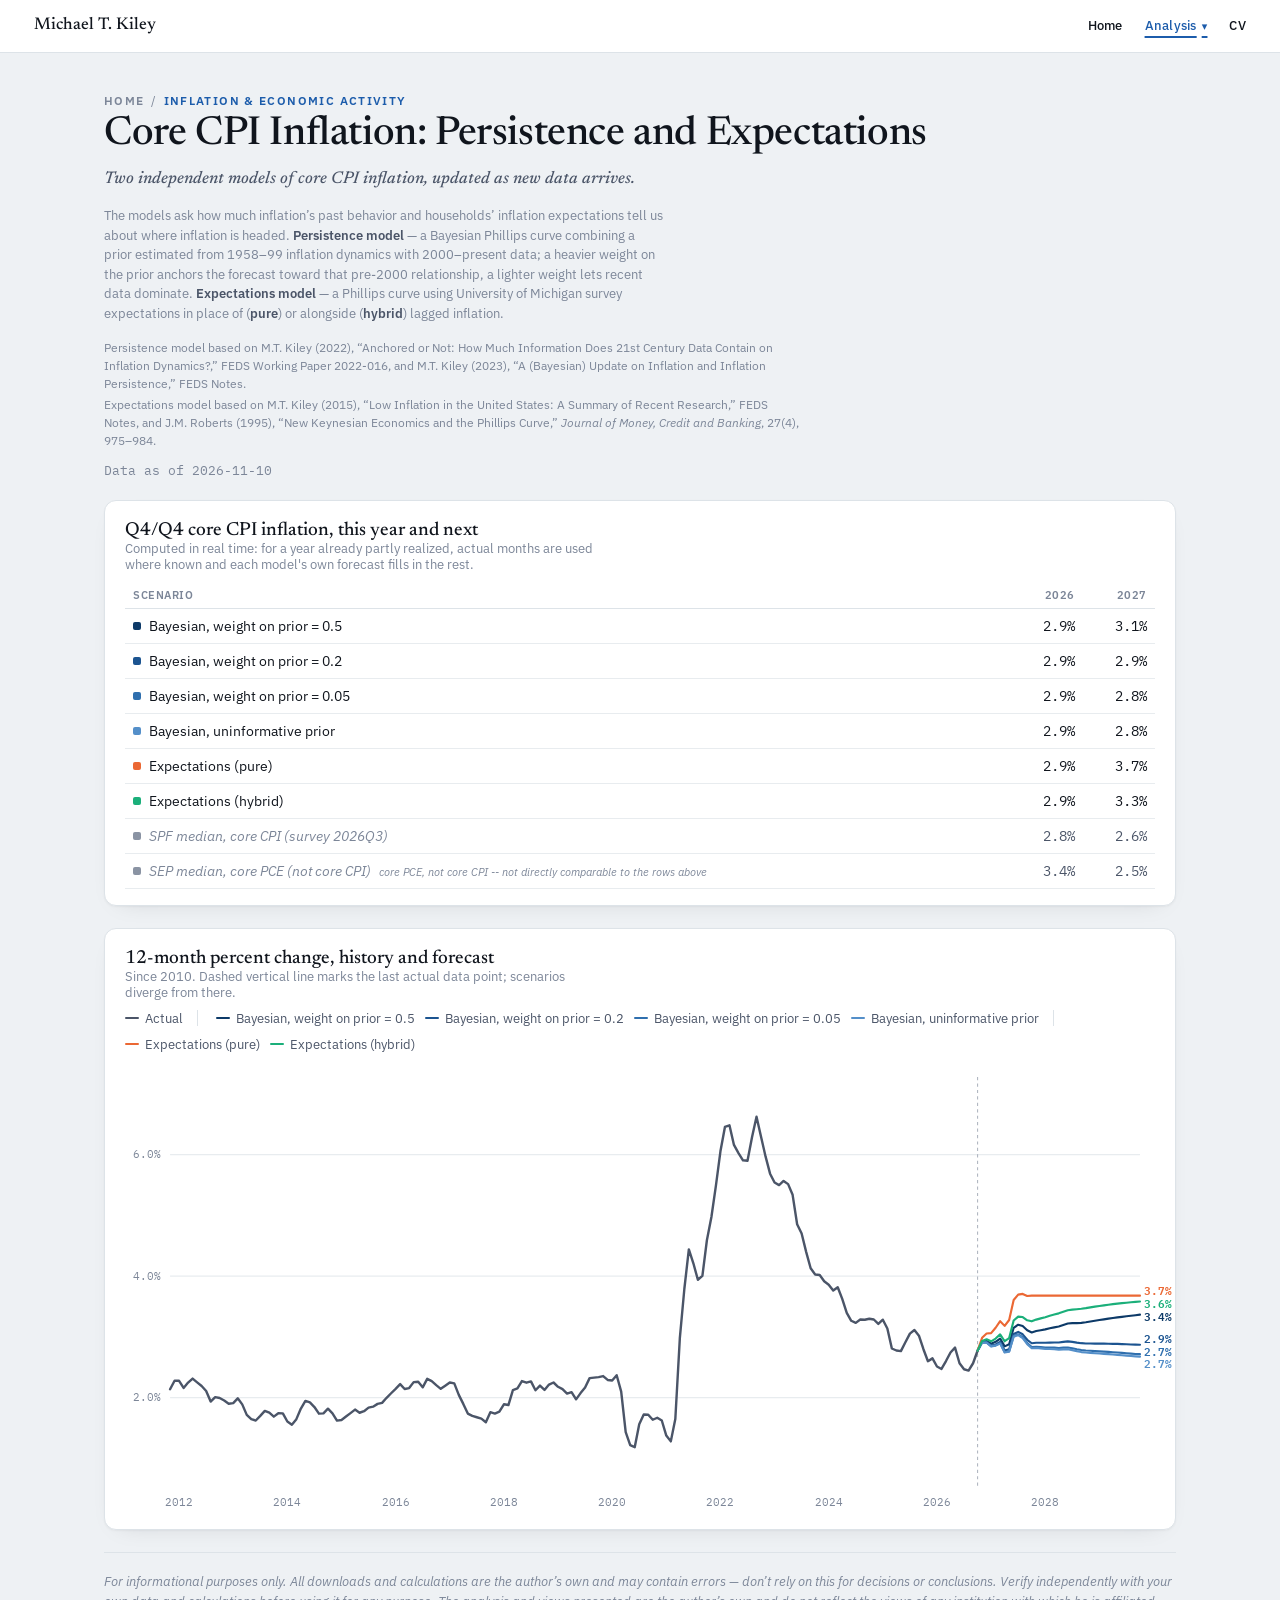
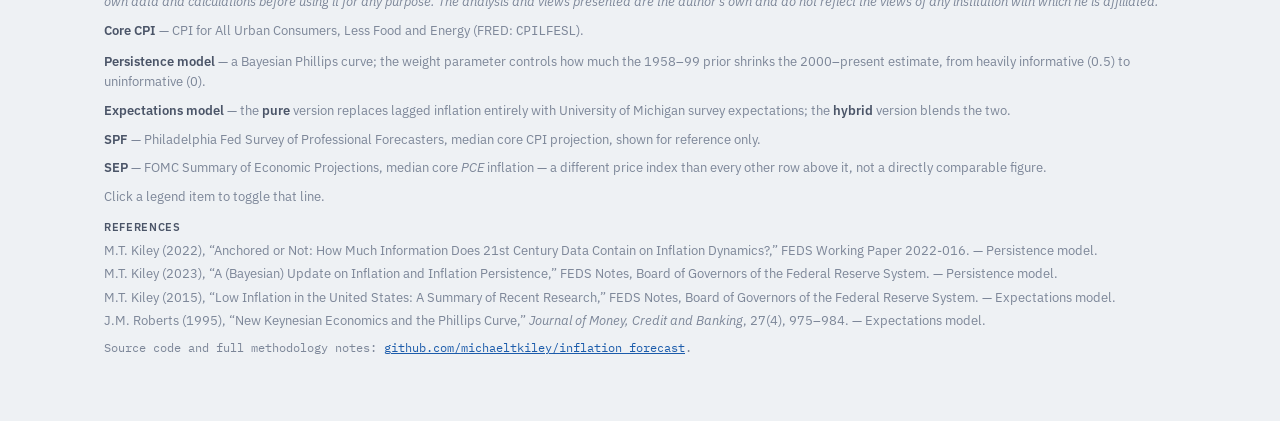
==== commit 92bee66d: "Update inflation forecast 2026-11-10" ====
--- a/docs/index.html
+++ b/docs/index.html
@@ -333,7 +333,7 @@
   </div>
 
 <script>
-const DATA = {"as_of": "2026-11-02", "chart": {"dates": ["2011-11", "2011-12", "2012-01", "2012-02", "2012-03", "2012-04", "2012-05", "2012-06", "2012-07", "2012-08", "2012-09", "2012-10", "2012-11", "2012-12", "2013-01", "2013-02", "2013-03", "2013-04", "2013-05", "2013-06", "2013-07", "2013-08", "2013-09", "2013-10", "2013-11", "2013-12", "2014-01", "2014-02", "2014-03", "2014-04", "2014-05", "2014-06", "2014-07", "2014-08", "2014-09", "2014-10", "2014-11", "2014-12", "2015-01", "2015-02", "2015-03", "2015-04", "2015-05", "2015-06", "2015-07", "2015-08", "2015-09", "2015-10", "2015-11", "2015-12", "2016-01", "2016-02", "2016-03", "2016-04", "2016-05", "2016-06", "2016-07", "2016-08", "2016-09", "2016-10", "2016-11", "2016-12", "2017-01", "2017-02", "2017-03", "2017-04", "2017-05", "2017-06", "2017-07", "2017-08", "2017-09", "2017-10", "2017-11", "2017-12", "2018-01", "2018-02", "2018-03", "2018-04", "2018-05", "2018-06", "2018-07", "2018-08", "2018-09", "2018-10", "2018-11", "2018-12", "2019-01", "2019-02", "2019-03", "2019-04", "2019-05", "2019-06", "2019-07", "2019-08", "2019-09", "2019-10", "2019-11", "2019-12", "2020-01", "2020-02", "2020-03", "2020-04", "2020-05", "2020-06", "2020-07", "2020-08", "2020-09", "2020-10", "2020-11", "2020-12", "2021-01", "2021-02", "2021-03", "2021-04", "2021-05", "2021-06", "2021-07", "2021-08", "2021-09", "2021-10", "2021-11", "2021-12", "2022-01", "2022-02", "2022-03", "2022-04", "2022-05", "2022-06", "2022-07", "2022-08", "2022-09", "2022-10", "2022-11", "2022-12", "2023-01", "2023-02", "2023-03", "2023-04", "2023-05", "2023-06", "2023-07", "2023-08", "2023-09", "2023-10", "2023-11", "2023-12", "2024-01", "2024-02", "2024-03", "2024-04", "2024-05", "2024-06", "2024-07", "2024-08", "2024-09", "2024-10", "2024-11", "2024-12", "2025-01", "2025-02", "2025-03", "2025-04", "2025-05", "2025-06", "2025-07", "2025-08", "2025-09", "2025-10", "2025-11", "2025-12", "2026-01", "2026-02", "2026-03", "2026-04", "2026-05", "2026-06", "2026-07", "2026-08", "2026-09", "2026-10", "2026-11", "2026-12", "2027-01", "2027-02", "2027-03", "2027-04", "2027-05", "2027-06", "2027-07", "2027-08", "2027-09", "2027-10", "2027-11", "2027-12", "2028-01", "2028-02", "2028-03", "2028-04", "2028-05", "2028-06", "2028-07", "2028-08", "2028-09", "2028-10", "2028-11", "2028-12", "2029-01", "2029-02", "2029-03", "2029-04", "2029-05", "2029-06", "2029-07", "2029-08", "2029-09"], "series": {"actual": [2.138, 2.277, 2.277, 2.16, 2.248, 2.314, 2.252, 2.192, 2.11, 1.935, 2.008, 1.995, 1.953, 1.9, 1.91, 1.989, 1.889, 1.716, 1.646, 1.623, 1.7, 1.782, 1.752, 1.687, 1.742, 1.741, 1.607, 1.555, 1.646, 1.821, 1.946, 1.923, 1.845, 1.736, 1.741, 1.818, 1.742, 1.622, 1.632, 1.688, 1.745, 1.803, 1.751, 1.777, 1.835, 1.851, 1.897, 1.914, 1.997, 2.072, 2.145, 2.223, 2.142, 2.157, 2.255, 2.262, 2.17, 2.309, 2.271, 2.205, 2.145, 2.197, 2.25, 2.235, 2.046, 1.897, 1.737, 1.699, 1.677, 1.655, 1.595, 1.76, 1.738, 1.77, 1.891, 1.878, 2.123, 2.151, 2.273, 2.246, 2.268, 2.121, 2.198, 2.126, 2.215, 2.249, 2.179, 2.141, 2.067, 2.091, 1.972, 2.075, 2.166, 2.321, 2.33, 2.338, 2.355, 2.291, 2.282, 2.368, 2.098, 1.431, 1.218, 1.184, 1.561, 1.722, 1.719, 1.636, 1.669, 1.624, 1.376, 1.28, 1.649, 2.978, 3.788, 4.439, 4.211, 3.94, 4.003, 4.59, 4.973, 5.489, 6.054, 6.455, 6.482, 6.159, 6.025, 5.906, 5.9, 6.286, 6.624, 6.295, 5.97, 5.686, 5.54, 5.498, 5.567, 5.514, 5.338, 4.854, 4.701, 4.399, 4.129, 4.027, 4.018, 3.915, 3.858, 3.762, 3.816, 3.626, 3.394, 3.265, 3.23, 3.285, 3.282, 3.299, 3.286, 3.213, 3.283, 3.138, 2.809, 2.776, 2.766, 2.911, 3.054, 3.112, 3.02, 2.797, 2.599, 2.646, 2.512, 2.472, 2.602, 2.743, 2.823, 2.566, 2.467, 2.446, 2.566, null, null, null, null, null, null, null, null, null, null, null, null, null, null, null, null, null, null, null, null, null, null, null, null, null, null, null, null, null, null, null, null, null, null, null, null], "w_0.5": [null, null, null, null, null, null, null, null, null, null, null, null, null, null, null, null, null, null, null, null, null, null, null, null, null, null, null, null, null, null, null, null, null, null, null, null, null, null, null, null, null, null, null, null, null, null, null, null, null, null, null, null, null, null, null, null, null, null, null, null, null, null, null, null, null, null, null, null, null, null, null, null, null, null, null, null, null, null, null, null, null, null, null, null, null, null, null, null, null, null, null, null, null, null, null, null, null, null, null, null, null, null, null, null, null, null, null, null, null, null, null, null, null, null, null, null, null, null, null, null, null, null, null, null, null, null, null, null, null, null, null, null, null, null, null, null, null, null, null, null, null, null, null, null, null, null, null, null, null, null, null, null, null, null, null, null, null, null, null, null, null, null, null, null, null, null, null, null, null, null, null, null, null, null, null, null, null, null, 2.566, 2.696, 2.836, 2.845, 2.79, 2.813, 2.858, 2.721, 2.746, 3.004, 3.044, 3.01, 2.927, 2.954, 2.974, 2.984, 2.995, 3.01, 3.025, 3.038, 3.062, 3.086, 3.092, 3.096, 3.102, 3.115, 3.127, 3.139, 3.151, 3.163, 3.174, 3.185, 3.197, 3.207, 3.216, 3.225, 3.235], "w_0.2": [null, null, null, null, null, null, null, null, null, null, null, null, null, null, null, null, null, null, null, null, null, null, null, null, null, null, null, null, null, null, null, null, null, null, null, null, null, null, null, null, null, null, null, null, null, null, null, null, null, null, null, null, null, null, null, null, null, null, null, null, null, null, null, null, null, null, null, null, null, null, null, null, null, null, null, null, null, null, null, null, null, null, null, null, null, null, null, null, null, null, null, null, null, null, null, null, null, null, null, null, null, null, null, null, null, null, null, null, null, null, null, null, null, null, null, null, null, null, null, null, null, null, null, null, null, null, null, null, null, null, null, null, null, null, null, null, null, null, null, null, null, null, null, null, null, null, null, null, null, null, null, null, null, null, null, null, null, null, null, null, null, null, null, null, null, null, null, null, null, null, null, null, null, null, null, null, null, null, 2.566, 2.687, 2.818, 2.816, 2.75, 2.76, 2.792, 2.641, 2.652, 2.894, 2.916, 2.863, 2.759, 2.774, 2.78, 2.777, 2.774, 2.776, 2.777, 2.776, 2.786, 2.796, 2.789, 2.78, 2.773, 2.774, 2.775, 2.774, 2.774, 2.774, 2.774, 2.773, 2.773, 2.772, 2.771, 2.769, 2.768], "w_0.05": [null, null, null, null, null, null, null, null, null, null, null, null, null, null, null, null, null, null, null, null, null, null, null, null, null, null, null, null, null, null, null, null, null, null, null, null, null, null, null, null, null, null, null, null, null, null, null, null, null, null, null, null, null, null, null, null, null, null, null, null, null, null, null, null, null, null, null, null, null, null, null, null, null, null, null, null, null, null, null, null, null, null, null, null, null, null, null, null, null, null, null, null, null, null, null, null, null, null, null, null, null, null, null, null, null, null, null, null, null, null, null, null, null, null, null, null, null, null, null, null, null, null, null, null, null, null, null, null, null, null, null, null, null, null, null, null, null, null, null, null, null, null, null, null, null, null, null, null, null, null, null, null, null, null, null, null, null, null, null, null, null, null, null, null, null, null, null, null, null, null, null, null, null, null, null, null, null, null, 2.566, 2.685, 2.812, 2.806, 2.737, 2.743, 2.771, 2.615, 2.621, 2.858, 2.874, 2.815, 2.705, 2.715, 2.717, 2.71, 2.703, 2.701, 2.698, 2.693, 2.698, 2.703, 2.692, 2.68, 2.67, 2.668, 2.664, 2.661, 2.657, 2.654, 2.651, 2.647, 2.644, 2.64, 2.636, 2.632, 2.629], "w_0": [null, null, null, null, null, null, null, null, null, null, null, null, null, null, null, null, null, null, null, null, null, null, null, null, null, null, null, null, null, null, null, null, null, null, null, null, null, null, null, null, null, null, null, null, null, null, null, null, null, null, null, null, null, null, null, null, null, null, null, null, null, null, null, null, null, null, null, null, null, null, null, null, null, null, null, null, null, null, null, null, null, null, null, null, null, null, null, null, null, null, null, null, null, null, null, null, null, null, null, null, null, null, null, null, null, null, null, null, null, null, null, null, null, null, null, null, null, null, null, null, null, null, null, null, null, null, null, null, null, null, null, null, null, null, null, null, null, null, null, null, null, null, null, null, null, null, null, null, null, null, null, null, null, null, null, null, null, null, null, null, null, null, null, null, null, null, null, null, null, null, null, null, null, null, null, null, null, null, 2.566, 2.684, 2.811, 2.804, 2.733, 2.739, 2.765, 2.609, 2.614, 2.85, 2.863, 2.802, 2.69, 2.699, 2.7, 2.692, 2.685, 2.681, 2.677, 2.671, 2.676, 2.68, 2.668, 2.655, 2.645, 2.642, 2.638, 2.634, 2.63, 2.626, 2.622, 2.619, 2.615, 2.611, 2.606, 2.602, 2.598], "pure": [null, null, null, null, null, null, null, null, null, null, null, null, null, null, null, null, null, null, null, null, null, null, null, null, null, null, null, null, null, null, null, null, null, null, null, null, null, null, null, null, null, null, null, null, null, null, null, null, null, null, null, null, null, null, null, null, null, null, null, null, null, null, null, null, null, null, null, null, null, null, null, null, null, null, null, null, null, null, null, null, null, null, null, null, null, null, null, null, null, null, null, null, null, null, null, null, null, null, null, null, null, null, null, null, null, null, null, null, null, null, null, null, null, null, null, null, null, null, null, null, null, null, null, null, null, null, null, null, null, null, null, null, null, null, null, null, null, null, null, null, null, null, null, null, null, null, null, null, null, null, null, null, null, null, null, null, null, null, null, null, null, null, null, null, null, null, null, null, null, null, null, null, null, null, null, null, null, null, 2.566, 2.776, 2.987, 3.056, 3.061, 3.147, 3.255, 3.176, 3.27, 3.598, 3.685, 3.695, 3.659, 3.659, 3.659, 3.659, 3.659, 3.659, 3.659, 3.659, 3.659, 3.659, 3.659, 3.659, 3.659, 3.659, 3.659, 3.659, 3.659, 3.659, 3.659, 3.659, 3.659, 3.659, 3.659, 3.659, 3.659], "hybrid": [null, null, null, null, null, null, null, null, null, null, null, null, null, null, null, null, null, null, null, null, null, null, null, null, null, null, null, null, null, null, null, null, null, null, null, null, null, null, null, null, null, null, null, null, null, null, null, null, null, null, null, null, null, null, null, null, null, null, null, null, null, null, null, null, null, null, null, null, null, null, null, null, null, null, null, null, null, null, null, null, null, null, null, null, null, null, null, null, null, null, null, null, null, null, null, null, null, null, null, null, null, null, null, null, null, null, null, null, null, null, null, null, null, null, null, null, null, null, null, null, null, null, null, null, null, null, null, null, null, null, null, null, null, null, null, null, null, null, null, null, null, null, null, null, null, null, null, null, null, null, null, null, null, null, null, null, null, null, null, null, null, null, null, null, null, null, null, null, null, null, null, null, null, null, null, null, null, null, 2.566, 2.713, 2.869, 2.893, 2.853, 2.893, 2.956, 2.837, 2.883, 3.164, 3.223, 3.208, 3.146, 3.18, 3.207, 3.226, 3.246, 3.269, 3.291, 3.31, 3.338, 3.364, 3.376, 3.384, 3.395, 3.409, 3.422, 3.435, 3.447, 3.459, 3.47, 3.48, 3.49, 3.499, 3.507, 3.514, 3.522]}, "last_actual_date": "2026-09"}, "banner": {"current_year": 2026, "next_year": 2027, "rows": [{"label": "Bayesian, weight on prior = 0.5", "color": "var(--series-w50)", "this_year": 2.79, "next_year": 2.97}, {"label": "Bayesian, weight on prior = 0.2", "color": "var(--series-w20)", "this_year": 2.77, "next_year": 2.78}, {"label": "Bayesian, weight on prior = 0.05", "color": "var(--series-w05)", "this_year": 2.77, "next_year": 2.71}, {"label": "Bayesian, uninformative prior", "color": "var(--series-w00)", "this_year": 2.77, "next_year": 2.7}, {"label": "Expectations (pure)", "color": "var(--series-pure)", "this_year": 2.94, "next_year": 3.66}, {"label": "Expectations (hybrid)", "color": "var(--series-hybrid)", "this_year": 2.83, "next_year": 3.2}, {"label": "SPF median, core CPI (survey 2026Q3)", "color": "var(--series-ref)", "this_year": 2.78, "next_year": 2.56, "reference": true}, {"label": "SEP median, core PCE (not core CPI)", "color": "var(--series-ref)", "this_year": 3.4, "next_year": 2.5, "reference": true, "note": "core PCE, not core CPI -- not directly comparable to the rows above"}]}, "legend": {"persistence": [{"key": "w_0.5", "label": "Bayesian, weight on prior = 0.5", "color": "var(--series-w50)"}, {"key": "w_0.2", "label": "Bayesian, weight on prior = 0.2", "color": "var(--series-w20)"}, {"key": "w_0.05", "label": "Bayesian, weight on prior = 0.05", "color": "var(--series-w05)"}, {"key": "w_0", "label": "Bayesian, uninformative prior", "color": "var(--series-w00)"}], "expectations": [{"key": "pure", "label": "Expectations (pure)", "color": "var(--series-pure)"}, {"key": "hybrid", "label": "Expectations (hybrid)", "color": "var(--series-hybrid)"}], "actual_color": "var(--series-actual)"}};
+const DATA = {"as_of": "2026-11-10", "chart": {"dates": ["2011-11", "2011-12", "2012-01", "2012-02", "2012-03", "2012-04", "2012-05", "2012-06", "2012-07", "2012-08", "2012-09", "2012-10", "2012-11", "2012-12", "2013-01", "2013-02", "2013-03", "2013-04", "2013-05", "2013-06", "2013-07", "2013-08", "2013-09", "2013-10", "2013-11", "2013-12", "2014-01", "2014-02", "2014-03", "2014-04", "2014-05", "2014-06", "2014-07", "2014-08", "2014-09", "2014-10", "2014-11", "2014-12", "2015-01", "2015-02", "2015-03", "2015-04", "2015-05", "2015-06", "2015-07", "2015-08", "2015-09", "2015-10", "2015-11", "2015-12", "2016-01", "2016-02", "2016-03", "2016-04", "2016-05", "2016-06", "2016-07", "2016-08", "2016-09", "2016-10", "2016-11", "2016-12", "2017-01", "2017-02", "2017-03", "2017-04", "2017-05", "2017-06", "2017-07", "2017-08", "2017-09", "2017-10", "2017-11", "2017-12", "2018-01", "2018-02", "2018-03", "2018-04", "2018-05", "2018-06", "2018-07", "2018-08", "2018-09", "2018-10", "2018-11", "2018-12", "2019-01", "2019-02", "2019-03", "2019-04", "2019-05", "2019-06", "2019-07", "2019-08", "2019-09", "2019-10", "2019-11", "2019-12", "2020-01", "2020-02", "2020-03", "2020-04", "2020-05", "2020-06", "2020-07", "2020-08", "2020-09", "2020-10", "2020-11", "2020-12", "2021-01", "2021-02", "2021-03", "2021-04", "2021-05", "2021-06", "2021-07", "2021-08", "2021-09", "2021-10", "2021-11", "2021-12", "2022-01", "2022-02", "2022-03", "2022-04", "2022-05", "2022-06", "2022-07", "2022-08", "2022-09", "2022-10", "2022-11", "2022-12", "2023-01", "2023-02", "2023-03", "2023-04", "2023-05", "2023-06", "2023-07", "2023-08", "2023-09", "2023-10", "2023-11", "2023-12", "2024-01", "2024-02", "2024-03", "2024-04", "2024-05", "2024-06", "2024-07", "2024-08", "2024-09", "2024-10", "2024-11", "2024-12", "2025-01", "2025-02", "2025-03", "2025-04", "2025-05", "2025-06", "2025-07", "2025-08", "2025-09", "2025-10", "2025-11", "2025-12", "2026-01", "2026-02", "2026-03", "2026-04", "2026-05", "2026-06", "2026-07", "2026-08", "2026-09", "2026-10", "2026-11", "2026-12", "2027-01", "2027-02", "2027-03", "2027-04", "2027-05", "2027-06", "2027-07", "2027-08", "2027-09", "2027-10", "2027-11", "2027-12", "2028-01", "2028-02", "2028-03", "2028-04", "2028-05", "2028-06", "2028-07", "2028-08", "2028-09", "2028-10", "2028-11", "2028-12", "2029-01", "2029-02", "2029-03", "2029-04", "2029-05", "2029-06", "2029-07", "2029-08", "2029-09", "2029-10"], "series": {"actual": [2.138, 2.277, 2.277, 2.16, 2.248, 2.314, 2.252, 2.192, 2.11, 1.935, 2.008, 1.995, 1.953, 1.9, 1.91, 1.989, 1.889, 1.716, 1.646, 1.623, 1.7, 1.782, 1.752, 1.687, 1.742, 1.741, 1.607, 1.555, 1.646, 1.821, 1.946, 1.923, 1.845, 1.736, 1.741, 1.818, 1.742, 1.622, 1.632, 1.688, 1.745, 1.803, 1.751, 1.777, 1.835, 1.851, 1.897, 1.914, 1.997, 2.072, 2.145, 2.223, 2.142, 2.157, 2.255, 2.262, 2.17, 2.309, 2.271, 2.205, 2.145, 2.197, 2.25, 2.235, 2.046, 1.897, 1.737, 1.699, 1.677, 1.655, 1.595, 1.76, 1.738, 1.77, 1.891, 1.878, 2.123, 2.151, 2.273, 2.246, 2.268, 2.121, 2.198, 2.126, 2.215, 2.249, 2.179, 2.141, 2.067, 2.091, 1.972, 2.075, 2.166, 2.321, 2.33, 2.338, 2.355, 2.291, 2.282, 2.368, 2.098, 1.431, 1.218, 1.184, 1.561, 1.722, 1.719, 1.636, 1.669, 1.624, 1.376, 1.28, 1.649, 2.978, 3.788, 4.439, 4.211, 3.94, 4.003, 4.59, 4.973, 5.489, 6.054, 6.455, 6.482, 6.159, 6.025, 5.906, 5.9, 6.286, 6.624, 6.295, 5.97, 5.686, 5.54, 5.498, 5.567, 5.514, 5.338, 4.854, 4.701, 4.399, 4.129, 4.027, 4.018, 3.915, 3.858, 3.762, 3.816, 3.626, 3.394, 3.265, 3.23, 3.285, 3.282, 3.299, 3.286, 3.213, 3.283, 3.138, 2.809, 2.776, 2.766, 2.911, 3.054, 3.112, 3.02, 2.797, 2.599, 2.646, 2.512, 2.472, 2.602, 2.743, 2.823, 2.566, 2.467, 2.446, 2.566, 2.772, null, null, null, null, null, null, null, null, null, null, null, null, null, null, null, null, null, null, null, null, null, null, null, null, null, null, null, null, null, null, null, null, null, null, null, null], "w_0.5": [null, null, null, null, null, null, null, null, null, null, null, null, null, null, null, null, null, null, null, null, null, null, null, null, null, null, null, null, null, null, null, null, null, null, null, null, null, null, null, null, null, null, null, null, null, null, null, null, null, null, null, null, null, null, null, null, null, null, null, null, null, null, null, null, null, null, null, null, null, null, null, null, null, null, null, null, null, null, null, null, null, null, null, null, null, null, null, null, null, null, null, null, null, null, null, null, null, null, null, null, null, null, null, null, null, null, null, null, null, null, null, null, null, null, null, null, null, null, null, null, null, null, null, null, null, null, null, null, null, null, null, null, null, null, null, null, null, null, null, null, null, null, null, null, null, null, null, null, null, null, null, null, null, null, null, null, null, null, null, null, null, null, null, null, null, null, null, null, null, null, null, null, null, null, null, null, null, null, null, 2.772, 2.919, 2.935, 2.888, 2.918, 2.972, 2.844, 2.879, 3.149, 3.2, 3.178, 3.109, 3.073, 3.096, 3.11, 3.123, 3.141, 3.157, 3.171, 3.196, 3.22, 3.226, 3.227, 3.231, 3.24, 3.253, 3.265, 3.277, 3.288, 3.3, 3.31, 3.321, 3.33, 3.339, 3.347, 3.356, 3.366], "w_0.2": [null, null, null, null, null, null, null, null, null, null, null, null, null, null, null, null, null, null, null, null, null, null, null, null, null, null, null, null, null, null, null, null, null, null, null, null, null, null, null, null, null, null, null, null, null, null, null, null, null, null, null, null, null, null, null, null, null, null, null, null, null, null, null, null, null, null, null, null, null, null, null, null, null, null, null, null, null, null, null, null, null, null, null, null, null, null, null, null, null, null, null, null, null, null, null, null, null, null, null, null, null, null, null, null, null, null, null, null, null, null, null, null, null, null, null, null, null, null, null, null, null, null, null, null, null, null, null, null, null, null, null, null, null, null, null, null, null, null, null, null, null, null, null, null, null, null, null, null, null, null, null, null, null, null, null, null, null, null, null, null, null, null, null, null, null, null, null, null, null, null, null, null, null, null, null, null, null, null, null, 2.772, 2.91, 2.915, 2.857, 2.875, 2.916, 2.775, 2.795, 3.049, 3.082, 3.042, 2.952, 2.895, 2.904, 2.904, 2.903, 2.906, 2.908, 2.908, 2.918, 2.927, 2.918, 2.906, 2.896, 2.891, 2.891, 2.89, 2.889, 2.888, 2.887, 2.885, 2.884, 2.881, 2.878, 2.875, 2.873, 2.871], "w_0.05": [null, null, null, null, null, null, null, null, null, null, null, null, null, null, null, null, null, null, null, null, null, null, null, null, null, null, null, null, null, null, null, null, null, null, null, null, null, null, null, null, null, null, null, null, null, null, null, null, null, null, null, null, null, null, null, null, null, null, null, null, null, null, null, null, null, null, null, null, null, null, null, null, null, null, null, null, null, null, null, null, null, null, null, null, null, null, null, null, null, null, null, null, null, null, null, null, null, null, null, null, null, null, null, null, null, null, null, null, null, null, null, null, null, null, null, null, null, null, null, null, null, null, null, null, null, null, null, null, null, null, null, null, null, null, null, null, null, null, null, null, null, null, null, null, null, null, null, null, null, null, null, null, null, null, null, null, null, null, null, null, null, null, null, null, null, null, null, null, null, null, null, null, null, null, null, null, null, null, null, 2.772, 2.907, 2.908, 2.846, 2.86, 2.897, 2.75, 2.766, 3.014, 3.041, 2.994, 2.897, 2.832, 2.837, 2.832, 2.826, 2.825, 2.823, 2.817, 2.822, 2.826, 2.813, 2.797, 2.783, 2.775, 2.771, 2.766, 2.761, 2.757, 2.752, 2.747, 2.742, 2.736, 2.73, 2.724, 2.719, 2.715], "w_0": [null, null, null, null, null, null, null, null, null, null, null, null, null, null, null, null, null, null, null, null, null, null, null, null, null, null, null, null, null, null, null, null, null, null, null, null, null, null, null, null, null, null, null, null, null, null, null, null, null, null, null, null, null, null, null, null, null, null, null, null, null, null, null, null, null, null, null, null, null, null, null, null, null, null, null, null, null, null, null, null, null, null, null, null, null, null, null, null, null, null, null, null, null, null, null, null, null, null, null, null, null, null, null, null, null, null, null, null, null, null, null, null, null, null, null, null, null, null, null, null, null, null, null, null, null, null, null, null, null, null, null, null, null, null, null, null, null, null, null, null, null, null, null, null, null, null, null, null, null, null, null, null, null, null, null, null, null, null, null, null, null, null, null, null, null, null, null, null, null, null, null, null, null, null, null, null, null, null, null, 2.772, 2.906, 2.906, 2.843, 2.856, 2.891, 2.743, 2.757, 3.004, 3.029, 2.979, 2.88, 2.813, 2.816, 2.81, 2.803, 2.8, 2.797, 2.79, 2.793, 2.796, 2.782, 2.765, 2.75, 2.742, 2.737, 2.731, 2.726, 2.721, 2.715, 2.71, 2.704, 2.698, 2.692, 2.686, 2.68, 2.675], "pure": [null, null, null, null, null, null, null, null, null, null, null, null, null, null, null, null, null, null, null, null, null, null, null, null, null, null, null, null, null, null, null, null, null, null, null, null, null, null, null, null, null, null, null, null, null, null, null, null, null, null, null, null, null, null, null, null, null, null, null, null, null, null, null, null, null, null, null, null, null, null, null, null, null, null, null, null, null, null, null, null, null, null, null, null, null, null, null, null, null, null, null, null, null, null, null, null, null, null, null, null, null, null, null, null, null, null, null, null, null, null, null, null, null, null, null, null, null, null, null, null, null, null, null, null, null, null, null, null, null, null, null, null, null, null, null, null, null, null, null, null, null, null, null, null, null, null, null, null, null, null, null, null, null, null, null, null, null, null, null, null, null, null, null, null, null, null, null, null, null, null, null, null, null, null, null, null, null, null, null, 2.772, 2.985, 3.055, 3.062, 3.15, 3.259, 3.181, 3.278, 3.606, 3.695, 3.707, 3.673, 3.678, 3.678, 3.678, 3.678, 3.678, 3.678, 3.678, 3.678, 3.678, 3.678, 3.678, 3.678, 3.678, 3.678, 3.678, 3.678, 3.678, 3.678, 3.678, 3.678, 3.678, 3.678, 3.678, 3.678, 3.678], "hybrid": [null, null, null, null, null, null, null, null, null, null, null, null, null, null, null, null, null, null, null, null, null, null, null, null, null, null, null, null, null, null, null, null, null, null, null, null, null, null, null, null, null, null, null, null, null, null, null, null, null, null, null, null, null, null, null, null, null, null, null, null, null, null, null, null, null, null, null, null, null, null, null, null, null, null, null, null, null, null, null, null, null, null, null, null, null, null, null, null, null, null, null, null, null, null, null, null, null, null, null, null, null, null, null, null, null, null, null, null, null, null, null, null, null, null, null, null, null, null, null, null, null, null, null, null, null, null, null, null, null, null, null, null, null, null, null, null, null, null, null, null, null, null, null, null, null, null, null, null, null, null, null, null, null, null, null, null, null, null, null, null, null, null, null, null, null, null, null, null, null, null, null, null, null, null, null, null, null, null, null, 2.772, 2.933, 2.961, 2.927, 2.972, 3.041, 2.928, 2.981, 3.269, 3.334, 3.327, 3.273, 3.256, 3.284, 3.304, 3.324, 3.347, 3.368, 3.387, 3.414, 3.439, 3.448, 3.455, 3.462, 3.473, 3.486, 3.498, 3.509, 3.519, 3.529, 3.539, 3.548, 3.555, 3.562, 3.569, 3.575, 3.582]}, "last_actual_date": "2026-10"}, "banner": {"current_year": 2026, "next_year": 2027, "rows": [{"label": "Bayesian, weight on prior = 0.5", "color": "var(--series-w50)", "this_year": 2.88, "next_year": 3.09}, {"label": "Bayesian, weight on prior = 0.2", "color": "var(--series-w20)", "this_year": 2.87, "next_year": 2.9}, {"label": "Bayesian, weight on prior = 0.05", "color": "var(--series-w05)", "this_year": 2.86, "next_year": 2.83}, {"label": "Bayesian, uninformative prior", "color": "var(--series-w00)", "this_year": 2.86, "next_year": 2.81}, {"label": "Expectations (pure)", "color": "var(--series-pure)", "this_year": 2.94, "next_year": 3.68}, {"label": "Expectations (hybrid)", "color": "var(--series-hybrid)", "this_year": 2.89, "next_year": 3.28}, {"label": "SPF median, core CPI (survey 2026Q3)", "color": "var(--series-ref)", "this_year": 2.78, "next_year": 2.56, "reference": true}, {"label": "SEP median, core PCE (not core CPI)", "color": "var(--series-ref)", "this_year": 3.4, "next_year": 2.5, "reference": true, "note": "core PCE, not core CPI -- not directly comparable to the rows above"}]}, "legend": {"persistence": [{"key": "w_0.5", "label": "Bayesian, weight on prior = 0.5", "color": "var(--series-w50)"}, {"key": "w_0.2", "label": "Bayesian, weight on prior = 0.2", "color": "var(--series-w20)"}, {"key": "w_0.05", "label": "Bayesian, weight on prior = 0.05", "color": "var(--series-w05)"}, {"key": "w_0", "label": "Bayesian, uninformative prior", "color": "var(--series-w00)"}], "expectations": [{"key": "pure", "label": "Expectations (pure)", "color": "var(--series-pure)"}, {"key": "hybrid", "label": "Expectations (hybrid)", "color": "var(--series-hybrid)"}], "actual_color": "var(--series-actual)"}};
 
 function fmtPct(v) {
   if (v === null || v === undefined || Number.isNaN(v)) return "—";
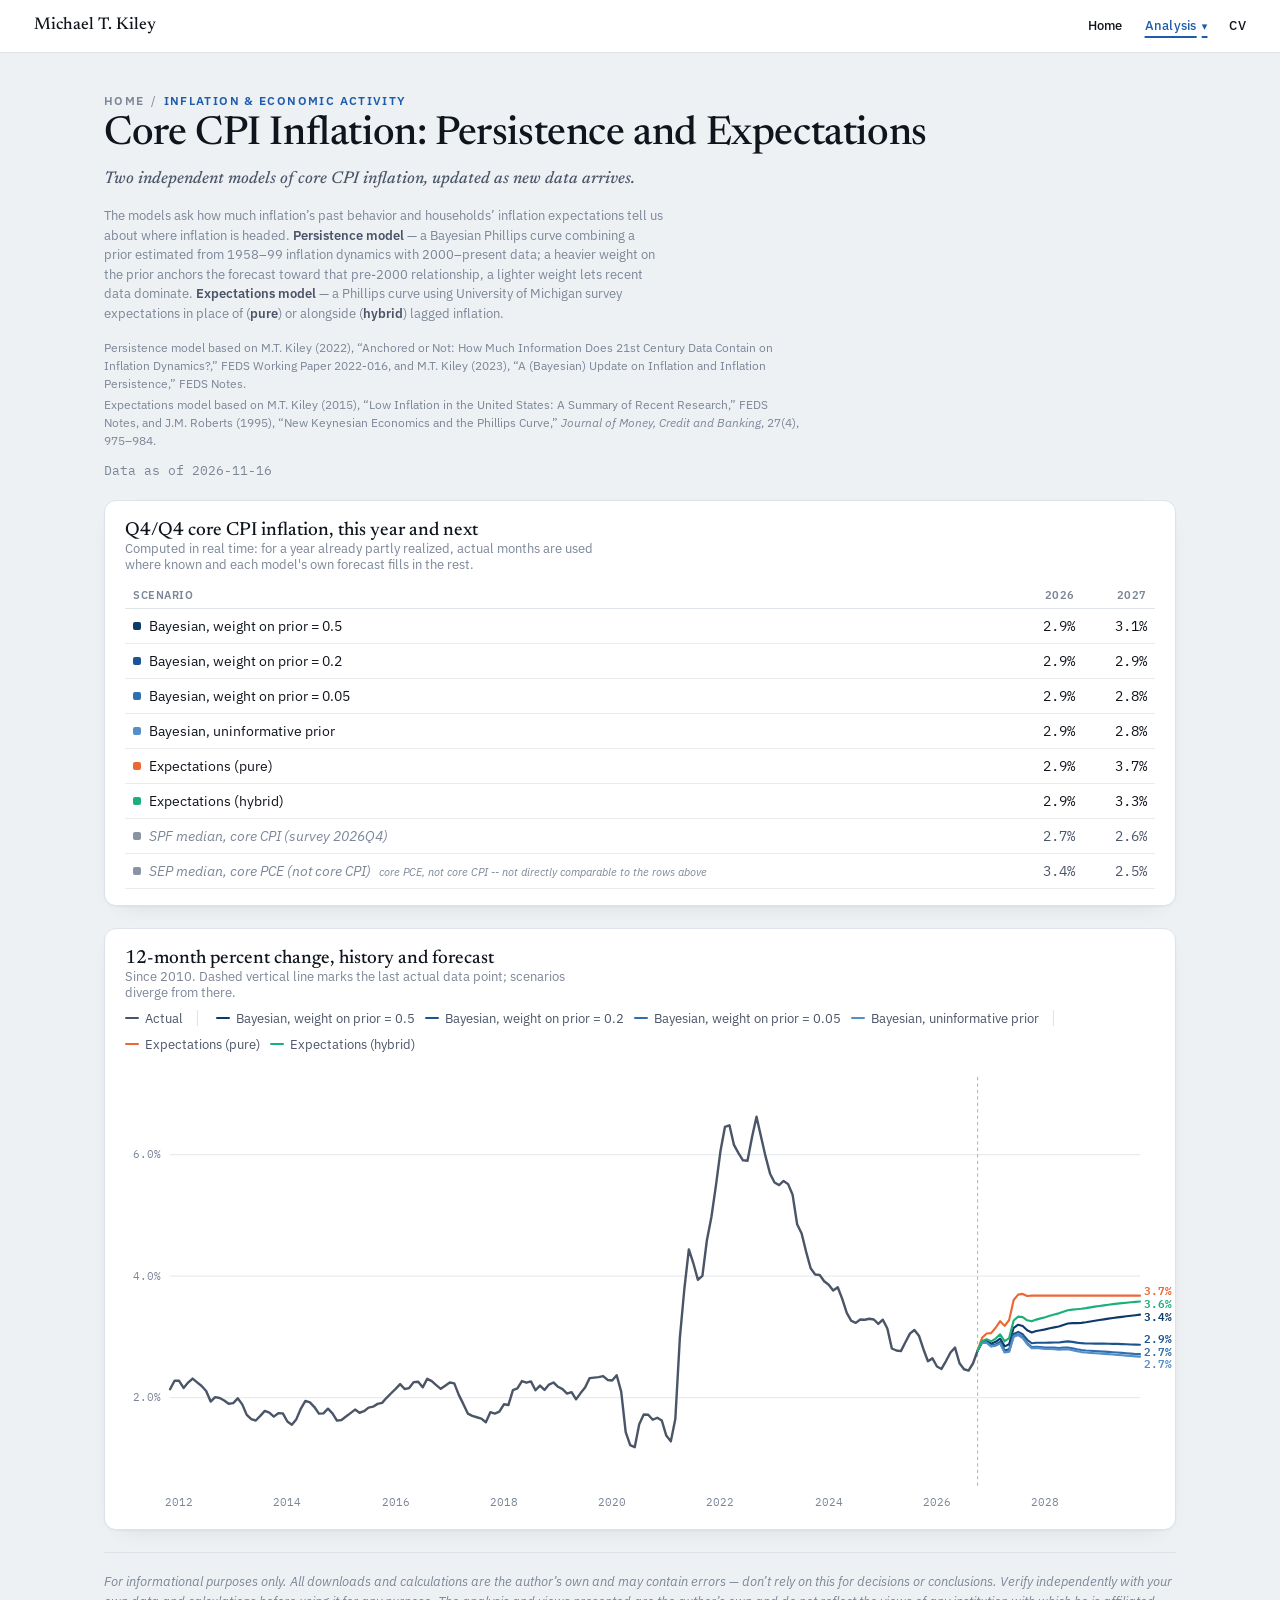
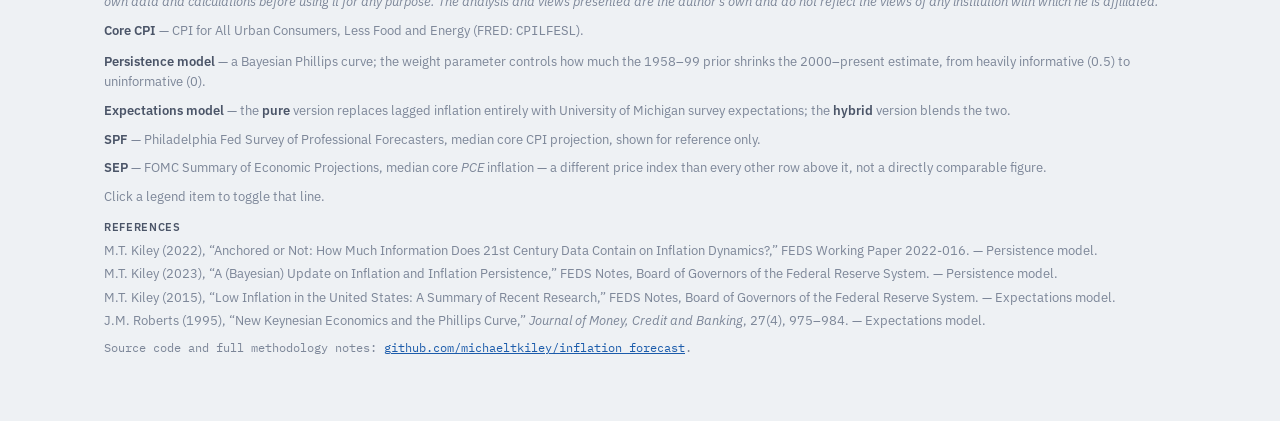
==== commit 2c5136fe: "Update inflation forecast 2026-11-16" ====
--- a/docs/index.html
+++ b/docs/index.html
@@ -333,7 +333,7 @@
   </div>
 
 <script>
-const DATA = {"as_of": "2026-11-10", "chart": {"dates": ["2011-11", "2011-12", "2012-01", "2012-02", "2012-03", "2012-04", "2012-05", "2012-06", "2012-07", "2012-08", "2012-09", "2012-10", "2012-11", "2012-12", "2013-01", "2013-02", "2013-03", "2013-04", "2013-05", "2013-06", "2013-07", "2013-08", "2013-09", "2013-10", "2013-11", "2013-12", "2014-01", "2014-02", "2014-03", "2014-04", "2014-05", "2014-06", "2014-07", "2014-08", "2014-09", "2014-10", "2014-11", "2014-12", "2015-01", "2015-02", "2015-03", "2015-04", "2015-05", "2015-06", "2015-07", "2015-08", "2015-09", "2015-10", "2015-11", "2015-12", "2016-01", "2016-02", "2016-03", "2016-04", "2016-05", "2016-06", "2016-07", "2016-08", "2016-09", "2016-10", "2016-11", "2016-12", "2017-01", "2017-02", "2017-03", "2017-04", "2017-05", "2017-06", "2017-07", "2017-08", "2017-09", "2017-10", "2017-11", "2017-12", "2018-01", "2018-02", "2018-03", "2018-04", "2018-05", "2018-06", "2018-07", "2018-08", "2018-09", "2018-10", "2018-11", "2018-12", "2019-01", "2019-02", "2019-03", "2019-04", "2019-05", "2019-06", "2019-07", "2019-08", "2019-09", "2019-10", "2019-11", "2019-12", "2020-01", "2020-02", "2020-03", "2020-04", "2020-05", "2020-06", "2020-07", "2020-08", "2020-09", "2020-10", "2020-11", "2020-12", "2021-01", "2021-02", "2021-03", "2021-04", "2021-05", "2021-06", "2021-07", "2021-08", "2021-09", "2021-10", "2021-11", "2021-12", "2022-01", "2022-02", "2022-03", "2022-04", "2022-05", "2022-06", "2022-07", "2022-08", "2022-09", "2022-10", "2022-11", "2022-12", "2023-01", "2023-02", "2023-03", "2023-04", "2023-05", "2023-06", "2023-07", "2023-08", "2023-09", "2023-10", "2023-11", "2023-12", "2024-01", "2024-02", "2024-03", "2024-04", "2024-05", "2024-06", "2024-07", "2024-08", "2024-09", "2024-10", "2024-11", "2024-12", "2025-01", "2025-02", "2025-03", "2025-04", "2025-05", "2025-06", "2025-07", "2025-08", "2025-09", "2025-10", "2025-11", "2025-12", "2026-01", "2026-02", "2026-03", "2026-04", "2026-05", "2026-06", "2026-07", "2026-08", "2026-09", "2026-10", "2026-11", "2026-12", "2027-01", "2027-02", "2027-03", "2027-04", "2027-05", "2027-06", "2027-07", "2027-08", "2027-09", "2027-10", "2027-11", "2027-12", "2028-01", "2028-02", "2028-03", "2028-04", "2028-05", "2028-06", "2028-07", "2028-08", "2028-09", "2028-10", "2028-11", "2028-12", "2029-01", "2029-02", "2029-03", "2029-04", "2029-05", "2029-06", "2029-07", "2029-08", "2029-09", "2029-10"], "series": {"actual": [2.138, 2.277, 2.277, 2.16, 2.248, 2.314, 2.252, 2.192, 2.11, 1.935, 2.008, 1.995, 1.953, 1.9, 1.91, 1.989, 1.889, 1.716, 1.646, 1.623, 1.7, 1.782, 1.752, 1.687, 1.742, 1.741, 1.607, 1.555, 1.646, 1.821, 1.946, 1.923, 1.845, 1.736, 1.741, 1.818, 1.742, 1.622, 1.632, 1.688, 1.745, 1.803, 1.751, 1.777, 1.835, 1.851, 1.897, 1.914, 1.997, 2.072, 2.145, 2.223, 2.142, 2.157, 2.255, 2.262, 2.17, 2.309, 2.271, 2.205, 2.145, 2.197, 2.25, 2.235, 2.046, 1.897, 1.737, 1.699, 1.677, 1.655, 1.595, 1.76, 1.738, 1.77, 1.891, 1.878, 2.123, 2.151, 2.273, 2.246, 2.268, 2.121, 2.198, 2.126, 2.215, 2.249, 2.179, 2.141, 2.067, 2.091, 1.972, 2.075, 2.166, 2.321, 2.33, 2.338, 2.355, 2.291, 2.282, 2.368, 2.098, 1.431, 1.218, 1.184, 1.561, 1.722, 1.719, 1.636, 1.669, 1.624, 1.376, 1.28, 1.649, 2.978, 3.788, 4.439, 4.211, 3.94, 4.003, 4.59, 4.973, 5.489, 6.054, 6.455, 6.482, 6.159, 6.025, 5.906, 5.9, 6.286, 6.624, 6.295, 5.97, 5.686, 5.54, 5.498, 5.567, 5.514, 5.338, 4.854, 4.701, 4.399, 4.129, 4.027, 4.018, 3.915, 3.858, 3.762, 3.816, 3.626, 3.394, 3.265, 3.23, 3.285, 3.282, 3.299, 3.286, 3.213, 3.283, 3.138, 2.809, 2.776, 2.766, 2.911, 3.054, 3.112, 3.02, 2.797, 2.599, 2.646, 2.512, 2.472, 2.602, 2.743, 2.823, 2.566, 2.467, 2.446, 2.566, 2.772, null, null, null, null, null, null, null, null, null, null, null, null, null, null, null, null, null, null, null, null, null, null, null, null, null, null, null, null, null, null, null, null, null, null, null, null], "w_0.5": [null, null, null, null, null, null, null, null, null, null, null, null, null, null, null, null, null, null, null, null, null, null, null, null, null, null, null, null, null, null, null, null, null, null, null, null, null, null, null, null, null, null, null, null, null, null, null, null, null, null, null, null, null, null, null, null, null, null, null, null, null, null, null, null, null, null, null, null, null, null, null, null, null, null, null, null, null, null, null, null, null, null, null, null, null, null, null, null, null, null, null, null, null, null, null, null, null, null, null, null, null, null, null, null, null, null, null, null, null, null, null, null, null, null, null, null, null, null, null, null, null, null, null, null, null, null, null, null, null, null, null, null, null, null, null, null, null, null, null, null, null, null, null, null, null, null, null, null, null, null, null, null, null, null, null, null, null, null, null, null, null, null, null, null, null, null, null, null, null, null, null, null, null, null, null, null, null, null, null, 2.772, 2.919, 2.935, 2.888, 2.918, 2.972, 2.844, 2.879, 3.149, 3.2, 3.178, 3.109, 3.073, 3.096, 3.11, 3.123, 3.141, 3.157, 3.171, 3.196, 3.22, 3.226, 3.227, 3.231, 3.24, 3.253, 3.265, 3.277, 3.288, 3.3, 3.31, 3.321, 3.33, 3.339, 3.347, 3.356, 3.366], "w_0.2": [null, null, null, null, null, null, null, null, null, null, null, null, null, null, null, null, null, null, null, null, null, null, null, null, null, null, null, null, null, null, null, null, null, null, null, null, null, null, null, null, null, null, null, null, null, null, null, null, null, null, null, null, null, null, null, null, null, null, null, null, null, null, null, null, null, null, null, null, null, null, null, null, null, null, null, null, null, null, null, null, null, null, null, null, null, null, null, null, null, null, null, null, null, null, null, null, null, null, null, null, null, null, null, null, null, null, null, null, null, null, null, null, null, null, null, null, null, null, null, null, null, null, null, null, null, null, null, null, null, null, null, null, null, null, null, null, null, null, null, null, null, null, null, null, null, null, null, null, null, null, null, null, null, null, null, null, null, null, null, null, null, null, null, null, null, null, null, null, null, null, null, null, null, null, null, null, null, null, null, 2.772, 2.91, 2.915, 2.857, 2.875, 2.916, 2.775, 2.795, 3.049, 3.082, 3.042, 2.952, 2.895, 2.904, 2.904, 2.903, 2.906, 2.908, 2.908, 2.918, 2.927, 2.918, 2.906, 2.896, 2.891, 2.891, 2.89, 2.889, 2.888, 2.887, 2.885, 2.884, 2.881, 2.878, 2.875, 2.873, 2.871], "w_0.05": [null, null, null, null, null, null, null, null, null, null, null, null, null, null, null, null, null, null, null, null, null, null, null, null, null, null, null, null, null, null, null, null, null, null, null, null, null, null, null, null, null, null, null, null, null, null, null, null, null, null, null, null, null, null, null, null, null, null, null, null, null, null, null, null, null, null, null, null, null, null, null, null, null, null, null, null, null, null, null, null, null, null, null, null, null, null, null, null, null, null, null, null, null, null, null, null, null, null, null, null, null, null, null, null, null, null, null, null, null, null, null, null, null, null, null, null, null, null, null, null, null, null, null, null, null, null, null, null, null, null, null, null, null, null, null, null, null, null, null, null, null, null, null, null, null, null, null, null, null, null, null, null, null, null, null, null, null, null, null, null, null, null, null, null, null, null, null, null, null, null, null, null, null, null, null, null, null, null, null, 2.772, 2.907, 2.908, 2.846, 2.86, 2.897, 2.75, 2.766, 3.014, 3.041, 2.994, 2.897, 2.832, 2.837, 2.832, 2.826, 2.825, 2.823, 2.817, 2.822, 2.826, 2.813, 2.797, 2.783, 2.775, 2.771, 2.766, 2.761, 2.757, 2.752, 2.747, 2.742, 2.736, 2.73, 2.724, 2.719, 2.715], "w_0": [null, null, null, null, null, null, null, null, null, null, null, null, null, null, null, null, null, null, null, null, null, null, null, null, null, null, null, null, null, null, null, null, null, null, null, null, null, null, null, null, null, null, null, null, null, null, null, null, null, null, null, null, null, null, null, null, null, null, null, null, null, null, null, null, null, null, null, null, null, null, null, null, null, null, null, null, null, null, null, null, null, null, null, null, null, null, null, null, null, null, null, null, null, null, null, null, null, null, null, null, null, null, null, null, null, null, null, null, null, null, null, null, null, null, null, null, null, null, null, null, null, null, null, null, null, null, null, null, null, null, null, null, null, null, null, null, null, null, null, null, null, null, null, null, null, null, null, null, null, null, null, null, null, null, null, null, null, null, null, null, null, null, null, null, null, null, null, null, null, null, null, null, null, null, null, null, null, null, null, 2.772, 2.906, 2.906, 2.843, 2.856, 2.891, 2.743, 2.757, 3.004, 3.029, 2.979, 2.88, 2.813, 2.816, 2.81, 2.803, 2.8, 2.797, 2.79, 2.793, 2.796, 2.782, 2.765, 2.75, 2.742, 2.737, 2.731, 2.726, 2.721, 2.715, 2.71, 2.704, 2.698, 2.692, 2.686, 2.68, 2.675], "pure": [null, null, null, null, null, null, null, null, null, null, null, null, null, null, null, null, null, null, null, null, null, null, null, null, null, null, null, null, null, null, null, null, null, null, null, null, null, null, null, null, null, null, null, null, null, null, null, null, null, null, null, null, null, null, null, null, null, null, null, null, null, null, null, null, null, null, null, null, null, null, null, null, null, null, null, null, null, null, null, null, null, null, null, null, null, null, null, null, null, null, null, null, null, null, null, null, null, null, null, null, null, null, null, null, null, null, null, null, null, null, null, null, null, null, null, null, null, null, null, null, null, null, null, null, null, null, null, null, null, null, null, null, null, null, null, null, null, null, null, null, null, null, null, null, null, null, null, null, null, null, null, null, null, null, null, null, null, null, null, null, null, null, null, null, null, null, null, null, null, null, null, null, null, null, null, null, null, null, null, 2.772, 2.985, 3.055, 3.062, 3.15, 3.259, 3.181, 3.278, 3.606, 3.695, 3.707, 3.673, 3.678, 3.678, 3.678, 3.678, 3.678, 3.678, 3.678, 3.678, 3.678, 3.678, 3.678, 3.678, 3.678, 3.678, 3.678, 3.678, 3.678, 3.678, 3.678, 3.678, 3.678, 3.678, 3.678, 3.678, 3.678], "hybrid": [null, null, null, null, null, null, null, null, null, null, null, null, null, null, null, null, null, null, null, null, null, null, null, null, null, null, null, null, null, null, null, null, null, null, null, null, null, null, null, null, null, null, null, null, null, null, null, null, null, null, null, null, null, null, null, null, null, null, null, null, null, null, null, null, null, null, null, null, null, null, null, null, null, null, null, null, null, null, null, null, null, null, null, null, null, null, null, null, null, null, null, null, null, null, null, null, null, null, null, null, null, null, null, null, null, null, null, null, null, null, null, null, null, null, null, null, null, null, null, null, null, null, null, null, null, null, null, null, null, null, null, null, null, null, null, null, null, null, null, null, null, null, null, null, null, null, null, null, null, null, null, null, null, null, null, null, null, null, null, null, null, null, null, null, null, null, null, null, null, null, null, null, null, null, null, null, null, null, null, 2.772, 2.933, 2.961, 2.927, 2.972, 3.041, 2.928, 2.981, 3.269, 3.334, 3.327, 3.273, 3.256, 3.284, 3.304, 3.324, 3.347, 3.368, 3.387, 3.414, 3.439, 3.448, 3.455, 3.462, 3.473, 3.486, 3.498, 3.509, 3.519, 3.529, 3.539, 3.548, 3.555, 3.562, 3.569, 3.575, 3.582]}, "last_actual_date": "2026-10"}, "banner": {"current_year": 2026, "next_year": 2027, "rows": [{"label": "Bayesian, weight on prior = 0.5", "color": "var(--series-w50)", "this_year": 2.88, "next_year": 3.09}, {"label": "Bayesian, weight on prior = 0.2", "color": "var(--series-w20)", "this_year": 2.87, "next_year": 2.9}, {"label": "Bayesian, weight on prior = 0.05", "color": "var(--series-w05)", "this_year": 2.86, "next_year": 2.83}, {"label": "Bayesian, uninformative prior", "color": "var(--series-w00)", "this_year": 2.86, "next_year": 2.81}, {"label": "Expectations (pure)", "color": "var(--series-pure)", "this_year": 2.94, "next_year": 3.68}, {"label": "Expectations (hybrid)", "color": "var(--series-hybrid)", "this_year": 2.89, "next_year": 3.28}, {"label": "SPF median, core CPI (survey 2026Q3)", "color": "var(--series-ref)", "this_year": 2.78, "next_year": 2.56, "reference": true}, {"label": "SEP median, core PCE (not core CPI)", "color": "var(--series-ref)", "this_year": 3.4, "next_year": 2.5, "reference": true, "note": "core PCE, not core CPI -- not directly comparable to the rows above"}]}, "legend": {"persistence": [{"key": "w_0.5", "label": "Bayesian, weight on prior = 0.5", "color": "var(--series-w50)"}, {"key": "w_0.2", "label": "Bayesian, weight on prior = 0.2", "color": "var(--series-w20)"}, {"key": "w_0.05", "label": "Bayesian, weight on prior = 0.05", "color": "var(--series-w05)"}, {"key": "w_0", "label": "Bayesian, uninformative prior", "color": "var(--series-w00)"}], "expectations": [{"key": "pure", "label": "Expectations (pure)", "color": "var(--series-pure)"}, {"key": "hybrid", "label": "Expectations (hybrid)", "color": "var(--series-hybrid)"}], "actual_color": "var(--series-actual)"}};
+const DATA = {"as_of": "2026-11-16", "chart": {"dates": ["2011-11", "2011-12", "2012-01", "2012-02", "2012-03", "2012-04", "2012-05", "2012-06", "2012-07", "2012-08", "2012-09", "2012-10", "2012-11", "2012-12", "2013-01", "2013-02", "2013-03", "2013-04", "2013-05", "2013-06", "2013-07", "2013-08", "2013-09", "2013-10", "2013-11", "2013-12", "2014-01", "2014-02", "2014-03", "2014-04", "2014-05", "2014-06", "2014-07", "2014-08", "2014-09", "2014-10", "2014-11", "2014-12", "2015-01", "2015-02", "2015-03", "2015-04", "2015-05", "2015-06", "2015-07", "2015-08", "2015-09", "2015-10", "2015-11", "2015-12", "2016-01", "2016-02", "2016-03", "2016-04", "2016-05", "2016-06", "2016-07", "2016-08", "2016-09", "2016-10", "2016-11", "2016-12", "2017-01", "2017-02", "2017-03", "2017-04", "2017-05", "2017-06", "2017-07", "2017-08", "2017-09", "2017-10", "2017-11", "2017-12", "2018-01", "2018-02", "2018-03", "2018-04", "2018-05", "2018-06", "2018-07", "2018-08", "2018-09", "2018-10", "2018-11", "2018-12", "2019-01", "2019-02", "2019-03", "2019-04", "2019-05", "2019-06", "2019-07", "2019-08", "2019-09", "2019-10", "2019-11", "2019-12", "2020-01", "2020-02", "2020-03", "2020-04", "2020-05", "2020-06", "2020-07", "2020-08", "2020-09", "2020-10", "2020-11", "2020-12", "2021-01", "2021-02", "2021-03", "2021-04", "2021-05", "2021-06", "2021-07", "2021-08", "2021-09", "2021-10", "2021-11", "2021-12", "2022-01", "2022-02", "2022-03", "2022-04", "2022-05", "2022-06", "2022-07", "2022-08", "2022-09", "2022-10", "2022-11", "2022-12", "2023-01", "2023-02", "2023-03", "2023-04", "2023-05", "2023-06", "2023-07", "2023-08", "2023-09", "2023-10", "2023-11", "2023-12", "2024-01", "2024-02", "2024-03", "2024-04", "2024-05", "2024-06", "2024-07", "2024-08", "2024-09", "2024-10", "2024-11", "2024-12", "2025-01", "2025-02", "2025-03", "2025-04", "2025-05", "2025-06", "2025-07", "2025-08", "2025-09", "2025-10", "2025-11", "2025-12", "2026-01", "2026-02", "2026-03", "2026-04", "2026-05", "2026-06", "2026-07", "2026-08", "2026-09", "2026-10", "2026-11", "2026-12", "2027-01", "2027-02", "2027-03", "2027-04", "2027-05", "2027-06", "2027-07", "2027-08", "2027-09", "2027-10", "2027-11", "2027-12", "2028-01", "2028-02", "2028-03", "2028-04", "2028-05", "2028-06", "2028-07", "2028-08", "2028-09", "2028-10", "2028-11", "2028-12", "2029-01", "2029-02", "2029-03", "2029-04", "2029-05", "2029-06", "2029-07", "2029-08", "2029-09", "2029-10"], "series": {"actual": [2.138, 2.277, 2.277, 2.16, 2.248, 2.314, 2.252, 2.192, 2.11, 1.935, 2.008, 1.995, 1.953, 1.9, 1.91, 1.989, 1.889, 1.716, 1.646, 1.623, 1.7, 1.782, 1.752, 1.687, 1.742, 1.741, 1.607, 1.555, 1.646, 1.821, 1.946, 1.923, 1.845, 1.736, 1.741, 1.818, 1.742, 1.622, 1.632, 1.688, 1.745, 1.803, 1.751, 1.777, 1.835, 1.851, 1.897, 1.914, 1.997, 2.072, 2.145, 2.223, 2.142, 2.157, 2.255, 2.262, 2.17, 2.309, 2.271, 2.205, 2.145, 2.197, 2.25, 2.235, 2.046, 1.897, 1.737, 1.699, 1.677, 1.655, 1.595, 1.76, 1.738, 1.77, 1.891, 1.878, 2.123, 2.151, 2.273, 2.246, 2.268, 2.121, 2.198, 2.126, 2.215, 2.249, 2.179, 2.141, 2.067, 2.091, 1.972, 2.075, 2.166, 2.321, 2.33, 2.338, 2.355, 2.291, 2.282, 2.368, 2.098, 1.431, 1.218, 1.184, 1.561, 1.722, 1.719, 1.636, 1.669, 1.624, 1.376, 1.28, 1.649, 2.978, 3.788, 4.439, 4.211, 3.94, 4.003, 4.59, 4.973, 5.489, 6.054, 6.455, 6.482, 6.159, 6.025, 5.906, 5.9, 6.286, 6.624, 6.295, 5.97, 5.686, 5.54, 5.498, 5.567, 5.514, 5.338, 4.854, 4.701, 4.399, 4.129, 4.027, 4.018, 3.915, 3.858, 3.762, 3.816, 3.626, 3.394, 3.265, 3.23, 3.285, 3.282, 3.299, 3.286, 3.213, 3.283, 3.138, 2.809, 2.776, 2.766, 2.911, 3.054, 3.112, 3.02, 2.797, 2.599, 2.646, 2.512, 2.472, 2.602, 2.743, 2.823, 2.566, 2.467, 2.446, 2.566, 2.772, null, null, null, null, null, null, null, null, null, null, null, null, null, null, null, null, null, null, null, null, null, null, null, null, null, null, null, null, null, null, null, null, null, null, null, null], "w_0.5": [null, null, null, null, null, null, null, null, null, null, null, null, null, null, null, null, null, null, null, null, null, null, null, null, null, null, null, null, null, null, null, null, null, null, null, null, null, null, null, null, null, null, null, null, null, null, null, null, null, null, null, null, null, null, null, null, null, null, null, null, null, null, null, null, null, null, null, null, null, null, null, null, null, null, null, null, null, null, null, null, null, null, null, null, null, null, null, null, null, null, null, null, null, null, null, null, null, null, null, null, null, null, null, null, null, null, null, null, null, null, null, null, null, null, null, null, null, null, null, null, null, null, null, null, null, null, null, null, null, null, null, null, null, null, null, null, null, null, null, null, null, null, null, null, null, null, null, null, null, null, null, null, null, null, null, null, null, null, null, null, null, null, null, null, null, null, null, null, null, null, null, null, null, null, null, null, null, null, null, 2.772, 2.919, 2.935, 2.888, 2.918, 2.972, 2.844, 2.879, 3.149, 3.2, 3.178, 3.109, 3.073, 3.096, 3.11, 3.123, 3.141, 3.157, 3.171, 3.196, 3.22, 3.226, 3.227, 3.231, 3.24, 3.253, 3.265, 3.277, 3.288, 3.3, 3.31, 3.321, 3.33, 3.339, 3.347, 3.356, 3.366], "w_0.2": [null, null, null, null, null, null, null, null, null, null, null, null, null, null, null, null, null, null, null, null, null, null, null, null, null, null, null, null, null, null, null, null, null, null, null, null, null, null, null, null, null, null, null, null, null, null, null, null, null, null, null, null, null, null, null, null, null, null, null, null, null, null, null, null, null, null, null, null, null, null, null, null, null, null, null, null, null, null, null, null, null, null, null, null, null, null, null, null, null, null, null, null, null, null, null, null, null, null, null, null, null, null, null, null, null, null, null, null, null, null, null, null, null, null, null, null, null, null, null, null, null, null, null, null, null, null, null, null, null, null, null, null, null, null, null, null, null, null, null, null, null, null, null, null, null, null, null, null, null, null, null, null, null, null, null, null, null, null, null, null, null, null, null, null, null, null, null, null, null, null, null, null, null, null, null, null, null, null, null, 2.772, 2.91, 2.915, 2.857, 2.875, 2.916, 2.775, 2.795, 3.049, 3.082, 3.042, 2.952, 2.895, 2.904, 2.904, 2.903, 2.906, 2.908, 2.908, 2.918, 2.927, 2.918, 2.906, 2.896, 2.891, 2.891, 2.89, 2.889, 2.888, 2.887, 2.885, 2.884, 2.881, 2.878, 2.875, 2.873, 2.871], "w_0.05": [null, null, null, null, null, null, null, null, null, null, null, null, null, null, null, null, null, null, null, null, null, null, null, null, null, null, null, null, null, null, null, null, null, null, null, null, null, null, null, null, null, null, null, null, null, null, null, null, null, null, null, null, null, null, null, null, null, null, null, null, null, null, null, null, null, null, null, null, null, null, null, null, null, null, null, null, null, null, null, null, null, null, null, null, null, null, null, null, null, null, null, null, null, null, null, null, null, null, null, null, null, null, null, null, null, null, null, null, null, null, null, null, null, null, null, null, null, null, null, null, null, null, null, null, null, null, null, null, null, null, null, null, null, null, null, null, null, null, null, null, null, null, null, null, null, null, null, null, null, null, null, null, null, null, null, null, null, null, null, null, null, null, null, null, null, null, null, null, null, null, null, null, null, null, null, null, null, null, null, 2.772, 2.907, 2.908, 2.846, 2.86, 2.897, 2.75, 2.766, 3.014, 3.041, 2.994, 2.897, 2.832, 2.837, 2.832, 2.826, 2.825, 2.823, 2.817, 2.822, 2.826, 2.813, 2.797, 2.783, 2.775, 2.771, 2.766, 2.761, 2.757, 2.752, 2.747, 2.742, 2.736, 2.73, 2.724, 2.719, 2.715], "w_0": [null, null, null, null, null, null, null, null, null, null, null, null, null, null, null, null, null, null, null, null, null, null, null, null, null, null, null, null, null, null, null, null, null, null, null, null, null, null, null, null, null, null, null, null, null, null, null, null, null, null, null, null, null, null, null, null, null, null, null, null, null, null, null, null, null, null, null, null, null, null, null, null, null, null, null, null, null, null, null, null, null, null, null, null, null, null, null, null, null, null, null, null, null, null, null, null, null, null, null, null, null, null, null, null, null, null, null, null, null, null, null, null, null, null, null, null, null, null, null, null, null, null, null, null, null, null, null, null, null, null, null, null, null, null, null, null, null, null, null, null, null, null, null, null, null, null, null, null, null, null, null, null, null, null, null, null, null, null, null, null, null, null, null, null, null, null, null, null, null, null, null, null, null, null, null, null, null, null, null, 2.772, 2.906, 2.906, 2.843, 2.856, 2.891, 2.743, 2.757, 3.004, 3.029, 2.979, 2.88, 2.813, 2.816, 2.81, 2.803, 2.8, 2.797, 2.79, 2.793, 2.796, 2.782, 2.765, 2.75, 2.742, 2.737, 2.731, 2.726, 2.721, 2.715, 2.71, 2.704, 2.698, 2.692, 2.686, 2.68, 2.675], "pure": [null, null, null, null, null, null, null, null, null, null, null, null, null, null, null, null, null, null, null, null, null, null, null, null, null, null, null, null, null, null, null, null, null, null, null, null, null, null, null, null, null, null, null, null, null, null, null, null, null, null, null, null, null, null, null, null, null, null, null, null, null, null, null, null, null, null, null, null, null, null, null, null, null, null, null, null, null, null, null, null, null, null, null, null, null, null, null, null, null, null, null, null, null, null, null, null, null, null, null, null, null, null, null, null, null, null, null, null, null, null, null, null, null, null, null, null, null, null, null, null, null, null, null, null, null, null, null, null, null, null, null, null, null, null, null, null, null, null, null, null, null, null, null, null, null, null, null, null, null, null, null, null, null, null, null, null, null, null, null, null, null, null, null, null, null, null, null, null, null, null, null, null, null, null, null, null, null, null, null, 2.772, 2.985, 3.055, 3.062, 3.15, 3.259, 3.181, 3.278, 3.606, 3.695, 3.707, 3.673, 3.678, 3.678, 3.678, 3.678, 3.678, 3.678, 3.678, 3.678, 3.678, 3.678, 3.678, 3.678, 3.678, 3.678, 3.678, 3.678, 3.678, 3.678, 3.678, 3.678, 3.678, 3.678, 3.678, 3.678, 3.678], "hybrid": [null, null, null, null, null, null, null, null, null, null, null, null, null, null, null, null, null, null, null, null, null, null, null, null, null, null, null, null, null, null, null, null, null, null, null, null, null, null, null, null, null, null, null, null, null, null, null, null, null, null, null, null, null, null, null, null, null, null, null, null, null, null, null, null, null, null, null, null, null, null, null, null, null, null, null, null, null, null, null, null, null, null, null, null, null, null, null, null, null, null, null, null, null, null, null, null, null, null, null, null, null, null, null, null, null, null, null, null, null, null, null, null, null, null, null, null, null, null, null, null, null, null, null, null, null, null, null, null, null, null, null, null, null, null, null, null, null, null, null, null, null, null, null, null, null, null, null, null, null, null, null, null, null, null, null, null, null, null, null, null, null, null, null, null, null, null, null, null, null, null, null, null, null, null, null, null, null, null, null, 2.772, 2.933, 2.961, 2.927, 2.972, 3.041, 2.928, 2.981, 3.269, 3.334, 3.327, 3.273, 3.256, 3.284, 3.304, 3.324, 3.347, 3.368, 3.387, 3.414, 3.439, 3.448, 3.455, 3.462, 3.473, 3.486, 3.498, 3.509, 3.519, 3.529, 3.539, 3.548, 3.555, 3.562, 3.569, 3.575, 3.582]}, "last_actual_date": "2026-10"}, "banner": {"current_year": 2026, "next_year": 2027, "rows": [{"label": "Bayesian, weight on prior = 0.5", "color": "var(--series-w50)", "this_year": 2.88, "next_year": 3.09}, {"label": "Bayesian, weight on prior = 0.2", "color": "var(--series-w20)", "this_year": 2.87, "next_year": 2.9}, {"label": "Bayesian, weight on prior = 0.05", "color": "var(--series-w05)", "this_year": 2.86, "next_year": 2.83}, {"label": "Bayesian, uninformative prior", "color": "var(--series-w00)", "this_year": 2.86, "next_year": 2.81}, {"label": "Expectations (pure)", "color": "var(--series-pure)", "this_year": 2.94, "next_year": 3.68}, {"label": "Expectations (hybrid)", "color": "var(--series-hybrid)", "this_year": 2.89, "next_year": 3.28}, {"label": "SPF median, core CPI (survey 2026Q4)", "color": "var(--series-ref)", "this_year": 2.72, "next_year": 2.6, "reference": true}, {"label": "SEP median, core PCE (not core CPI)", "color": "var(--series-ref)", "this_year": 3.4, "next_year": 2.5, "reference": true, "note": "core PCE, not core CPI -- not directly comparable to the rows above"}]}, "legend": {"persistence": [{"key": "w_0.5", "label": "Bayesian, weight on prior = 0.5", "color": "var(--series-w50)"}, {"key": "w_0.2", "label": "Bayesian, weight on prior = 0.2", "color": "var(--series-w20)"}, {"key": "w_0.05", "label": "Bayesian, weight on prior = 0.05", "color": "var(--series-w05)"}, {"key": "w_0", "label": "Bayesian, uninformative prior", "color": "var(--series-w00)"}], "expectations": [{"key": "pure", "label": "Expectations (pure)", "color": "var(--series-pure)"}, {"key": "hybrid", "label": "Expectations (hybrid)", "color": "var(--series-hybrid)"}], "actual_color": "var(--series-actual)"}};
 
 function fmtPct(v) {
   if (v === null || v === undefined || Number.isNaN(v)) return "—";
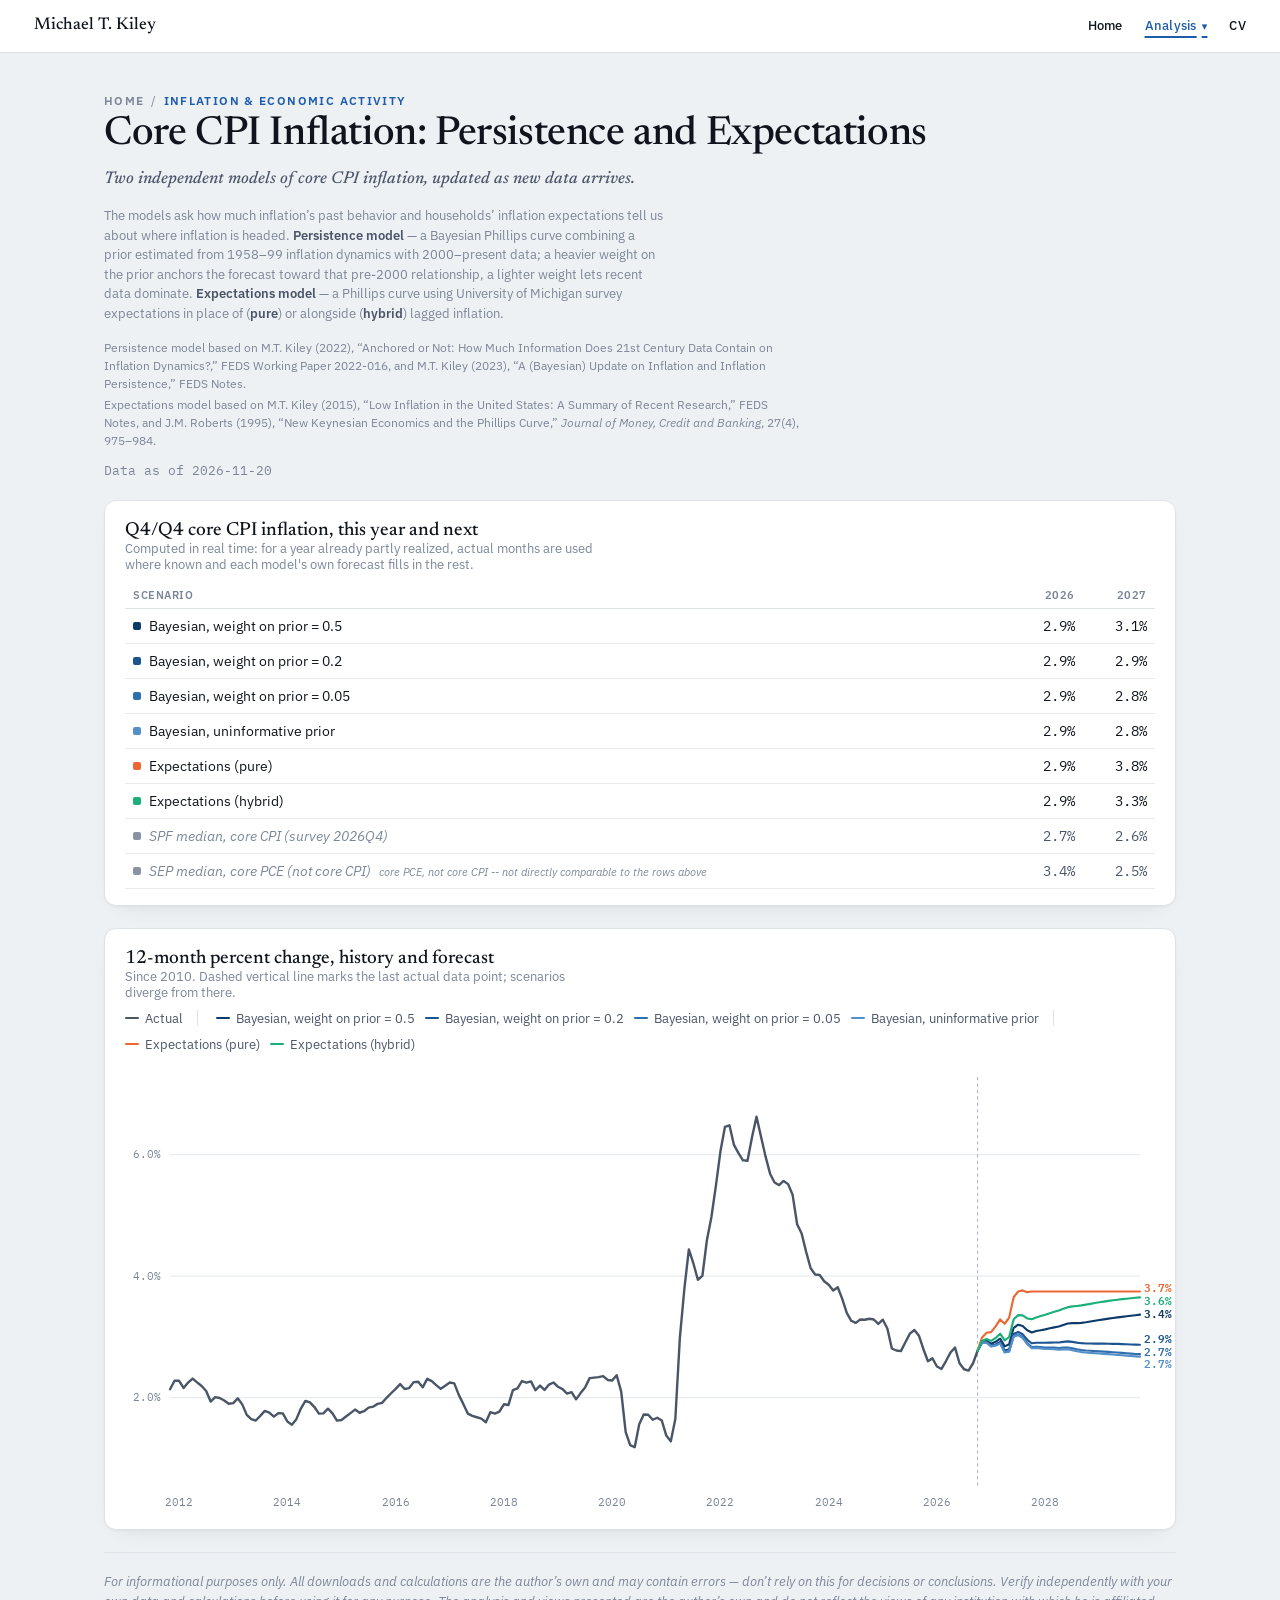
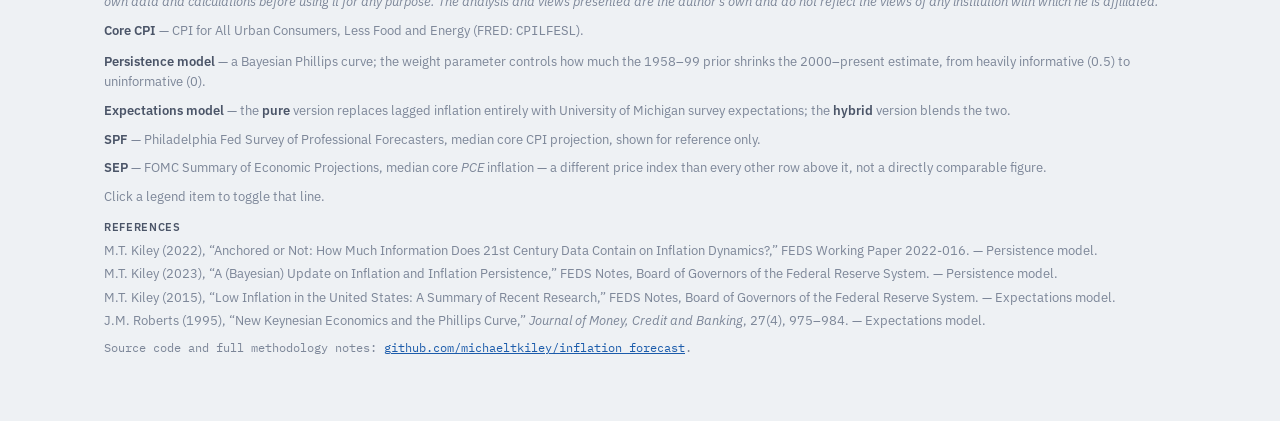
==== commit 33131bc6: "Update inflation forecast 2026-11-20" ====
--- a/docs/index.html
+++ b/docs/index.html
@@ -333,7 +333,7 @@
   </div>
 
 <script>
-const DATA = {"as_of": "2026-11-16", "chart": {"dates": ["2011-11", "2011-12", "2012-01", "2012-02", "2012-03", "2012-04", "2012-05", "2012-06", "2012-07", "2012-08", "2012-09", "2012-10", "2012-11", "2012-12", "2013-01", "2013-02", "2013-03", "2013-04", "2013-05", "2013-06", "2013-07", "2013-08", "2013-09", "2013-10", "2013-11", "2013-12", "2014-01", "2014-02", "2014-03", "2014-04", "2014-05", "2014-06", "2014-07", "2014-08", "2014-09", "2014-10", "2014-11", "2014-12", "2015-01", "2015-02", "2015-03", "2015-04", "2015-05", "2015-06", "2015-07", "2015-08", "2015-09", "2015-10", "2015-11", "2015-12", "2016-01", "2016-02", "2016-03", "2016-04", "2016-05", "2016-06", "2016-07", "2016-08", "2016-09", "2016-10", "2016-11", "2016-12", "2017-01", "2017-02", "2017-03", "2017-04", "2017-05", "2017-06", "2017-07", "2017-08", "2017-09", "2017-10", "2017-11", "2017-12", "2018-01", "2018-02", "2018-03", "2018-04", "2018-05", "2018-06", "2018-07", "2018-08", "2018-09", "2018-10", "2018-11", "2018-12", "2019-01", "2019-02", "2019-03", "2019-04", "2019-05", "2019-06", "2019-07", "2019-08", "2019-09", "2019-10", "2019-11", "2019-12", "2020-01", "2020-02", "2020-03", "2020-04", "2020-05", "2020-06", "2020-07", "2020-08", "2020-09", "2020-10", "2020-11", "2020-12", "2021-01", "2021-02", "2021-03", "2021-04", "2021-05", "2021-06", "2021-07", "2021-08", "2021-09", "2021-10", "2021-11", "2021-12", "2022-01", "2022-02", "2022-03", "2022-04", "2022-05", "2022-06", "2022-07", "2022-08", "2022-09", "2022-10", "2022-11", "2022-12", "2023-01", "2023-02", "2023-03", "2023-04", "2023-05", "2023-06", "2023-07", "2023-08", "2023-09", "2023-10", "2023-11", "2023-12", "2024-01", "2024-02", "2024-03", "2024-04", "2024-05", "2024-06", "2024-07", "2024-08", "2024-09", "2024-10", "2024-11", "2024-12", "2025-01", "2025-02", "2025-03", "2025-04", "2025-05", "2025-06", "2025-07", "2025-08", "2025-09", "2025-10", "2025-11", "2025-12", "2026-01", "2026-02", "2026-03", "2026-04", "2026-05", "2026-06", "2026-07", "2026-08", "2026-09", "2026-10", "2026-11", "2026-12", "2027-01", "2027-02", "2027-03", "2027-04", "2027-05", "2027-06", "2027-07", "2027-08", "2027-09", "2027-10", "2027-11", "2027-12", "2028-01", "2028-02", "2028-03", "2028-04", "2028-05", "2028-06", "2028-07", "2028-08", "2028-09", "2028-10", "2028-11", "2028-12", "2029-01", "2029-02", "2029-03", "2029-04", "2029-05", "2029-06", "2029-07", "2029-08", "2029-09", "2029-10"], "series": {"actual": [2.138, 2.277, 2.277, 2.16, 2.248, 2.314, 2.252, 2.192, 2.11, 1.935, 2.008, 1.995, 1.953, 1.9, 1.91, 1.989, 1.889, 1.716, 1.646, 1.623, 1.7, 1.782, 1.752, 1.687, 1.742, 1.741, 1.607, 1.555, 1.646, 1.821, 1.946, 1.923, 1.845, 1.736, 1.741, 1.818, 1.742, 1.622, 1.632, 1.688, 1.745, 1.803, 1.751, 1.777, 1.835, 1.851, 1.897, 1.914, 1.997, 2.072, 2.145, 2.223, 2.142, 2.157, 2.255, 2.262, 2.17, 2.309, 2.271, 2.205, 2.145, 2.197, 2.25, 2.235, 2.046, 1.897, 1.737, 1.699, 1.677, 1.655, 1.595, 1.76, 1.738, 1.77, 1.891, 1.878, 2.123, 2.151, 2.273, 2.246, 2.268, 2.121, 2.198, 2.126, 2.215, 2.249, 2.179, 2.141, 2.067, 2.091, 1.972, 2.075, 2.166, 2.321, 2.33, 2.338, 2.355, 2.291, 2.282, 2.368, 2.098, 1.431, 1.218, 1.184, 1.561, 1.722, 1.719, 1.636, 1.669, 1.624, 1.376, 1.28, 1.649, 2.978, 3.788, 4.439, 4.211, 3.94, 4.003, 4.59, 4.973, 5.489, 6.054, 6.455, 6.482, 6.159, 6.025, 5.906, 5.9, 6.286, 6.624, 6.295, 5.97, 5.686, 5.54, 5.498, 5.567, 5.514, 5.338, 4.854, 4.701, 4.399, 4.129, 4.027, 4.018, 3.915, 3.858, 3.762, 3.816, 3.626, 3.394, 3.265, 3.23, 3.285, 3.282, 3.299, 3.286, 3.213, 3.283, 3.138, 2.809, 2.776, 2.766, 2.911, 3.054, 3.112, 3.02, 2.797, 2.599, 2.646, 2.512, 2.472, 2.602, 2.743, 2.823, 2.566, 2.467, 2.446, 2.566, 2.772, null, null, null, null, null, null, null, null, null, null, null, null, null, null, null, null, null, null, null, null, null, null, null, null, null, null, null, null, null, null, null, null, null, null, null, null], "w_0.5": [null, null, null, null, null, null, null, null, null, null, null, null, null, null, null, null, null, null, null, null, null, null, null, null, null, null, null, null, null, null, null, null, null, null, null, null, null, null, null, null, null, null, null, null, null, null, null, null, null, null, null, null, null, null, null, null, null, null, null, null, null, null, null, null, null, null, null, null, null, null, null, null, null, null, null, null, null, null, null, null, null, null, null, null, null, null, null, null, null, null, null, null, null, null, null, null, null, null, null, null, null, null, null, null, null, null, null, null, null, null, null, null, null, null, null, null, null, null, null, null, null, null, null, null, null, null, null, null, null, null, null, null, null, null, null, null, null, null, null, null, null, null, null, null, null, null, null, null, null, null, null, null, null, null, null, null, null, null, null, null, null, null, null, null, null, null, null, null, null, null, null, null, null, null, null, null, null, null, null, 2.772, 2.919, 2.935, 2.888, 2.918, 2.972, 2.844, 2.879, 3.149, 3.2, 3.178, 3.109, 3.073, 3.096, 3.11, 3.123, 3.141, 3.157, 3.171, 3.196, 3.22, 3.226, 3.227, 3.231, 3.24, 3.253, 3.265, 3.277, 3.288, 3.3, 3.31, 3.321, 3.33, 3.339, 3.347, 3.356, 3.366], "w_0.2": [null, null, null, null, null, null, null, null, null, null, null, null, null, null, null, null, null, null, null, null, null, null, null, null, null, null, null, null, null, null, null, null, null, null, null, null, null, null, null, null, null, null, null, null, null, null, null, null, null, null, null, null, null, null, null, null, null, null, null, null, null, null, null, null, null, null, null, null, null, null, null, null, null, null, null, null, null, null, null, null, null, null, null, null, null, null, null, null, null, null, null, null, null, null, null, null, null, null, null, null, null, null, null, null, null, null, null, null, null, null, null, null, null, null, null, null, null, null, null, null, null, null, null, null, null, null, null, null, null, null, null, null, null, null, null, null, null, null, null, null, null, null, null, null, null, null, null, null, null, null, null, null, null, null, null, null, null, null, null, null, null, null, null, null, null, null, null, null, null, null, null, null, null, null, null, null, null, null, null, 2.772, 2.91, 2.915, 2.857, 2.875, 2.916, 2.775, 2.795, 3.049, 3.082, 3.042, 2.952, 2.895, 2.904, 2.904, 2.903, 2.906, 2.908, 2.908, 2.918, 2.927, 2.918, 2.906, 2.896, 2.891, 2.891, 2.89, 2.889, 2.888, 2.887, 2.885, 2.884, 2.881, 2.878, 2.875, 2.873, 2.871], "w_0.05": [null, null, null, null, null, null, null, null, null, null, null, null, null, null, null, null, null, null, null, null, null, null, null, null, null, null, null, null, null, null, null, null, null, null, null, null, null, null, null, null, null, null, null, null, null, null, null, null, null, null, null, null, null, null, null, null, null, null, null, null, null, null, null, null, null, null, null, null, null, null, null, null, null, null, null, null, null, null, null, null, null, null, null, null, null, null, null, null, null, null, null, null, null, null, null, null, null, null, null, null, null, null, null, null, null, null, null, null, null, null, null, null, null, null, null, null, null, null, null, null, null, null, null, null, null, null, null, null, null, null, null, null, null, null, null, null, null, null, null, null, null, null, null, null, null, null, null, null, null, null, null, null, null, null, null, null, null, null, null, null, null, null, null, null, null, null, null, null, null, null, null, null, null, null, null, null, null, null, null, 2.772, 2.907, 2.908, 2.846, 2.86, 2.897, 2.75, 2.766, 3.014, 3.041, 2.994, 2.897, 2.832, 2.837, 2.832, 2.826, 2.825, 2.823, 2.817, 2.822, 2.826, 2.813, 2.797, 2.783, 2.775, 2.771, 2.766, 2.761, 2.757, 2.752, 2.747, 2.742, 2.736, 2.73, 2.724, 2.719, 2.715], "w_0": [null, null, null, null, null, null, null, null, null, null, null, null, null, null, null, null, null, null, null, null, null, null, null, null, null, null, null, null, null, null, null, null, null, null, null, null, null, null, null, null, null, null, null, null, null, null, null, null, null, null, null, null, null, null, null, null, null, null, null, null, null, null, null, null, null, null, null, null, null, null, null, null, null, null, null, null, null, null, null, null, null, null, null, null, null, null, null, null, null, null, null, null, null, null, null, null, null, null, null, null, null, null, null, null, null, null, null, null, null, null, null, null, null, null, null, null, null, null, null, null, null, null, null, null, null, null, null, null, null, null, null, null, null, null, null, null, null, null, null, null, null, null, null, null, null, null, null, null, null, null, null, null, null, null, null, null, null, null, null, null, null, null, null, null, null, null, null, null, null, null, null, null, null, null, null, null, null, null, null, 2.772, 2.906, 2.906, 2.843, 2.856, 2.891, 2.743, 2.757, 3.004, 3.029, 2.979, 2.88, 2.813, 2.816, 2.81, 2.803, 2.8, 2.797, 2.79, 2.793, 2.796, 2.782, 2.765, 2.75, 2.742, 2.737, 2.731, 2.726, 2.721, 2.715, 2.71, 2.704, 2.698, 2.692, 2.686, 2.68, 2.675], "pure": [null, null, null, null, null, null, null, null, null, null, null, null, null, null, null, null, null, null, null, null, null, null, null, null, null, null, null, null, null, null, null, null, null, null, null, null, null, null, null, null, null, null, null, null, null, null, null, null, null, null, null, null, null, null, null, null, null, null, null, null, null, null, null, null, null, null, null, null, null, null, null, null, null, null, null, null, null, null, null, null, null, null, null, null, null, null, null, null, null, null, null, null, null, null, null, null, null, null, null, null, null, null, null, null, null, null, null, null, null, null, null, null, null, null, null, null, null, null, null, null, null, null, null, null, null, null, null, null, null, null, null, null, null, null, null, null, null, null, null, null, null, null, null, null, null, null, null, null, null, null, null, null, null, null, null, null, null, null, null, null, null, null, null, null, null, null, null, null, null, null, null, null, null, null, null, null, null, null, null, 2.772, 2.985, 3.055, 3.062, 3.15, 3.259, 3.181, 3.278, 3.606, 3.695, 3.707, 3.673, 3.678, 3.678, 3.678, 3.678, 3.678, 3.678, 3.678, 3.678, 3.678, 3.678, 3.678, 3.678, 3.678, 3.678, 3.678, 3.678, 3.678, 3.678, 3.678, 3.678, 3.678, 3.678, 3.678, 3.678, 3.678], "hybrid": [null, null, null, null, null, null, null, null, null, null, null, null, null, null, null, null, null, null, null, null, null, null, null, null, null, null, null, null, null, null, null, null, null, null, null, null, null, null, null, null, null, null, null, null, null, null, null, null, null, null, null, null, null, null, null, null, null, null, null, null, null, null, null, null, null, null, null, null, null, null, null, null, null, null, null, null, null, null, null, null, null, null, null, null, null, null, null, null, null, null, null, null, null, null, null, null, null, null, null, null, null, null, null, null, null, null, null, null, null, null, null, null, null, null, null, null, null, null, null, null, null, null, null, null, null, null, null, null, null, null, null, null, null, null, null, null, null, null, null, null, null, null, null, null, null, null, null, null, null, null, null, null, null, null, null, null, null, null, null, null, null, null, null, null, null, null, null, null, null, null, null, null, null, null, null, null, null, null, null, 2.772, 2.933, 2.961, 2.927, 2.972, 3.041, 2.928, 2.981, 3.269, 3.334, 3.327, 3.273, 3.256, 3.284, 3.304, 3.324, 3.347, 3.368, 3.387, 3.414, 3.439, 3.448, 3.455, 3.462, 3.473, 3.486, 3.498, 3.509, 3.519, 3.529, 3.539, 3.548, 3.555, 3.562, 3.569, 3.575, 3.582]}, "last_actual_date": "2026-10"}, "banner": {"current_year": 2026, "next_year": 2027, "rows": [{"label": "Bayesian, weight on prior = 0.5", "color": "var(--series-w50)", "this_year": 2.88, "next_year": 3.09}, {"label": "Bayesian, weight on prior = 0.2", "color": "var(--series-w20)", "this_year": 2.87, "next_year": 2.9}, {"label": "Bayesian, weight on prior = 0.05", "color": "var(--series-w05)", "this_year": 2.86, "next_year": 2.83}, {"label": "Bayesian, uninformative prior", "color": "var(--series-w00)", "this_year": 2.86, "next_year": 2.81}, {"label": "Expectations (pure)", "color": "var(--series-pure)", "this_year": 2.94, "next_year": 3.68}, {"label": "Expectations (hybrid)", "color": "var(--series-hybrid)", "this_year": 2.89, "next_year": 3.28}, {"label": "SPF median, core CPI (survey 2026Q4)", "color": "var(--series-ref)", "this_year": 2.72, "next_year": 2.6, "reference": true}, {"label": "SEP median, core PCE (not core CPI)", "color": "var(--series-ref)", "this_year": 3.4, "next_year": 2.5, "reference": true, "note": "core PCE, not core CPI -- not directly comparable to the rows above"}]}, "legend": {"persistence": [{"key": "w_0.5", "label": "Bayesian, weight on prior = 0.5", "color": "var(--series-w50)"}, {"key": "w_0.2", "label": "Bayesian, weight on prior = 0.2", "color": "var(--series-w20)"}, {"key": "w_0.05", "label": "Bayesian, weight on prior = 0.05", "color": "var(--series-w05)"}, {"key": "w_0", "label": "Bayesian, uninformative prior", "color": "var(--series-w00)"}], "expectations": [{"key": "pure", "label": "Expectations (pure)", "color": "var(--series-pure)"}, {"key": "hybrid", "label": "Expectations (hybrid)", "color": "var(--series-hybrid)"}], "actual_color": "var(--series-actual)"}};
+const DATA = {"as_of": "2026-11-20", "chart": {"dates": ["2011-11", "2011-12", "2012-01", "2012-02", "2012-03", "2012-04", "2012-05", "2012-06", "2012-07", "2012-08", "2012-09", "2012-10", "2012-11", "2012-12", "2013-01", "2013-02", "2013-03", "2013-04", "2013-05", "2013-06", "2013-07", "2013-08", "2013-09", "2013-10", "2013-11", "2013-12", "2014-01", "2014-02", "2014-03", "2014-04", "2014-05", "2014-06", "2014-07", "2014-08", "2014-09", "2014-10", "2014-11", "2014-12", "2015-01", "2015-02", "2015-03", "2015-04", "2015-05", "2015-06", "2015-07", "2015-08", "2015-09", "2015-10", "2015-11", "2015-12", "2016-01", "2016-02", "2016-03", "2016-04", "2016-05", "2016-06", "2016-07", "2016-08", "2016-09", "2016-10", "2016-11", "2016-12", "2017-01", "2017-02", "2017-03", "2017-04", "2017-05", "2017-06", "2017-07", "2017-08", "2017-09", "2017-10", "2017-11", "2017-12", "2018-01", "2018-02", "2018-03", "2018-04", "2018-05", "2018-06", "2018-07", "2018-08", "2018-09", "2018-10", "2018-11", "2018-12", "2019-01", "2019-02", "2019-03", "2019-04", "2019-05", "2019-06", "2019-07", "2019-08", "2019-09", "2019-10", "2019-11", "2019-12", "2020-01", "2020-02", "2020-03", "2020-04", "2020-05", "2020-06", "2020-07", "2020-08", "2020-09", "2020-10", "2020-11", "2020-12", "2021-01", "2021-02", "2021-03", "2021-04", "2021-05", "2021-06", "2021-07", "2021-08", "2021-09", "2021-10", "2021-11", "2021-12", "2022-01", "2022-02", "2022-03", "2022-04", "2022-05", "2022-06", "2022-07", "2022-08", "2022-09", "2022-10", "2022-11", "2022-12", "2023-01", "2023-02", "2023-03", "2023-04", "2023-05", "2023-06", "2023-07", "2023-08", "2023-09", "2023-10", "2023-11", "2023-12", "2024-01", "2024-02", "2024-03", "2024-04", "2024-05", "2024-06", "2024-07", "2024-08", "2024-09", "2024-10", "2024-11", "2024-12", "2025-01", "2025-02", "2025-03", "2025-04", "2025-05", "2025-06", "2025-07", "2025-08", "2025-09", "2025-10", "2025-11", "2025-12", "2026-01", "2026-02", "2026-03", "2026-04", "2026-05", "2026-06", "2026-07", "2026-08", "2026-09", "2026-10", "2026-11", "2026-12", "2027-01", "2027-02", "2027-03", "2027-04", "2027-05", "2027-06", "2027-07", "2027-08", "2027-09", "2027-10", "2027-11", "2027-12", "2028-01", "2028-02", "2028-03", "2028-04", "2028-05", "2028-06", "2028-07", "2028-08", "2028-09", "2028-10", "2028-11", "2028-12", "2029-01", "2029-02", "2029-03", "2029-04", "2029-05", "2029-06", "2029-07", "2029-08", "2029-09", "2029-10"], "series": {"actual": [2.138, 2.277, 2.277, 2.16, 2.248, 2.314, 2.252, 2.192, 2.11, 1.935, 2.008, 1.995, 1.953, 1.9, 1.91, 1.989, 1.889, 1.716, 1.646, 1.623, 1.7, 1.782, 1.752, 1.687, 1.742, 1.741, 1.607, 1.555, 1.646, 1.821, 1.946, 1.923, 1.845, 1.736, 1.741, 1.818, 1.742, 1.622, 1.632, 1.688, 1.745, 1.803, 1.751, 1.777, 1.835, 1.851, 1.897, 1.914, 1.997, 2.072, 2.145, 2.223, 2.142, 2.157, 2.255, 2.262, 2.17, 2.309, 2.271, 2.205, 2.145, 2.197, 2.25, 2.235, 2.046, 1.897, 1.737, 1.699, 1.677, 1.655, 1.595, 1.76, 1.738, 1.77, 1.891, 1.878, 2.123, 2.151, 2.273, 2.246, 2.268, 2.121, 2.198, 2.126, 2.215, 2.249, 2.179, 2.141, 2.067, 2.091, 1.972, 2.075, 2.166, 2.321, 2.33, 2.338, 2.355, 2.291, 2.282, 2.368, 2.098, 1.431, 1.218, 1.184, 1.561, 1.722, 1.719, 1.636, 1.669, 1.624, 1.376, 1.28, 1.649, 2.978, 3.788, 4.439, 4.211, 3.94, 4.003, 4.59, 4.973, 5.489, 6.054, 6.455, 6.482, 6.159, 6.025, 5.906, 5.9, 6.286, 6.624, 6.295, 5.97, 5.686, 5.54, 5.498, 5.567, 5.514, 5.338, 4.854, 4.701, 4.399, 4.129, 4.027, 4.018, 3.915, 3.858, 3.762, 3.816, 3.626, 3.394, 3.265, 3.23, 3.285, 3.282, 3.299, 3.286, 3.213, 3.283, 3.138, 2.809, 2.776, 2.766, 2.911, 3.054, 3.112, 3.02, 2.797, 2.599, 2.646, 2.512, 2.472, 2.602, 2.743, 2.823, 2.566, 2.467, 2.446, 2.566, 2.772, null, null, null, null, null, null, null, null, null, null, null, null, null, null, null, null, null, null, null, null, null, null, null, null, null, null, null, null, null, null, null, null, null, null, null, null], "w_0.5": [null, null, null, null, null, null, null, null, null, null, null, null, null, null, null, null, null, null, null, null, null, null, null, null, null, null, null, null, null, null, null, null, null, null, null, null, null, null, null, null, null, null, null, null, null, null, null, null, null, null, null, null, null, null, null, null, null, null, null, null, null, null, null, null, null, null, null, null, null, null, null, null, null, null, null, null, null, null, null, null, null, null, null, null, null, null, null, null, null, null, null, null, null, null, null, null, null, null, null, null, null, null, null, null, null, null, null, null, null, null, null, null, null, null, null, null, null, null, null, null, null, null, null, null, null, null, null, null, null, null, null, null, null, null, null, null, null, null, null, null, null, null, null, null, null, null, null, null, null, null, null, null, null, null, null, null, null, null, null, null, null, null, null, null, null, null, null, null, null, null, null, null, null, null, null, null, null, null, null, 2.772, 2.919, 2.935, 2.888, 2.918, 2.972, 2.844, 2.879, 3.149, 3.2, 3.178, 3.109, 3.073, 3.096, 3.11, 3.123, 3.141, 3.157, 3.171, 3.196, 3.22, 3.226, 3.227, 3.231, 3.24, 3.253, 3.265, 3.277, 3.288, 3.3, 3.31, 3.321, 3.33, 3.339, 3.347, 3.356, 3.366], "w_0.2": [null, null, null, null, null, null, null, null, null, null, null, null, null, null, null, null, null, null, null, null, null, null, null, null, null, null, null, null, null, null, null, null, null, null, null, null, null, null, null, null, null, null, null, null, null, null, null, null, null, null, null, null, null, null, null, null, null, null, null, null, null, null, null, null, null, null, null, null, null, null, null, null, null, null, null, null, null, null, null, null, null, null, null, null, null, null, null, null, null, null, null, null, null, null, null, null, null, null, null, null, null, null, null, null, null, null, null, null, null, null, null, null, null, null, null, null, null, null, null, null, null, null, null, null, null, null, null, null, null, null, null, null, null, null, null, null, null, null, null, null, null, null, null, null, null, null, null, null, null, null, null, null, null, null, null, null, null, null, null, null, null, null, null, null, null, null, null, null, null, null, null, null, null, null, null, null, null, null, null, 2.772, 2.91, 2.915, 2.857, 2.875, 2.916, 2.775, 2.795, 3.049, 3.082, 3.042, 2.952, 2.895, 2.904, 2.904, 2.903, 2.906, 2.908, 2.908, 2.918, 2.927, 2.918, 2.906, 2.896, 2.891, 2.891, 2.89, 2.889, 2.888, 2.887, 2.885, 2.884, 2.881, 2.878, 2.875, 2.873, 2.871], "w_0.05": [null, null, null, null, null, null, null, null, null, null, null, null, null, null, null, null, null, null, null, null, null, null, null, null, null, null, null, null, null, null, null, null, null, null, null, null, null, null, null, null, null, null, null, null, null, null, null, null, null, null, null, null, null, null, null, null, null, null, null, null, null, null, null, null, null, null, null, null, null, null, null, null, null, null, null, null, null, null, null, null, null, null, null, null, null, null, null, null, null, null, null, null, null, null, null, null, null, null, null, null, null, null, null, null, null, null, null, null, null, null, null, null, null, null, null, null, null, null, null, null, null, null, null, null, null, null, null, null, null, null, null, null, null, null, null, null, null, null, null, null, null, null, null, null, null, null, null, null, null, null, null, null, null, null, null, null, null, null, null, null, null, null, null, null, null, null, null, null, null, null, null, null, null, null, null, null, null, null, null, 2.772, 2.907, 2.908, 2.846, 2.86, 2.897, 2.75, 2.766, 3.014, 3.041, 2.994, 2.897, 2.832, 2.837, 2.832, 2.826, 2.825, 2.823, 2.817, 2.822, 2.826, 2.813, 2.797, 2.783, 2.775, 2.771, 2.766, 2.761, 2.757, 2.752, 2.747, 2.742, 2.736, 2.73, 2.724, 2.719, 2.715], "w_0": [null, null, null, null, null, null, null, null, null, null, null, null, null, null, null, null, null, null, null, null, null, null, null, null, null, null, null, null, null, null, null, null, null, null, null, null, null, null, null, null, null, null, null, null, null, null, null, null, null, null, null, null, null, null, null, null, null, null, null, null, null, null, null, null, null, null, null, null, null, null, null, null, null, null, null, null, null, null, null, null, null, null, null, null, null, null, null, null, null, null, null, null, null, null, null, null, null, null, null, null, null, null, null, null, null, null, null, null, null, null, null, null, null, null, null, null, null, null, null, null, null, null, null, null, null, null, null, null, null, null, null, null, null, null, null, null, null, null, null, null, null, null, null, null, null, null, null, null, null, null, null, null, null, null, null, null, null, null, null, null, null, null, null, null, null, null, null, null, null, null, null, null, null, null, null, null, null, null, null, 2.772, 2.906, 2.906, 2.843, 2.856, 2.891, 2.743, 2.757, 3.004, 3.029, 2.979, 2.88, 2.813, 2.816, 2.81, 2.803, 2.8, 2.797, 2.79, 2.793, 2.796, 2.782, 2.765, 2.75, 2.742, 2.737, 2.731, 2.726, 2.721, 2.715, 2.71, 2.704, 2.698, 2.692, 2.686, 2.68, 2.675], "pure": [null, null, null, null, null, null, null, null, null, null, null, null, null, null, null, null, null, null, null, null, null, null, null, null, null, null, null, null, null, null, null, null, null, null, null, null, null, null, null, null, null, null, null, null, null, null, null, null, null, null, null, null, null, null, null, null, null, null, null, null, null, null, null, null, null, null, null, null, null, null, null, null, null, null, null, null, null, null, null, null, null, null, null, null, null, null, null, null, null, null, null, null, null, null, null, null, null, null, null, null, null, null, null, null, null, null, null, null, null, null, null, null, null, null, null, null, null, null, null, null, null, null, null, null, null, null, null, null, null, null, null, null, null, null, null, null, null, null, null, null, null, null, null, null, null, null, null, null, null, null, null, null, null, null, null, null, null, null, null, null, null, null, null, null, null, null, null, null, null, null, null, null, null, null, null, null, null, null, null, 2.772, 2.991, 3.067, 3.079, 3.173, 3.287, 3.216, 3.318, 3.652, 3.747, 3.765, 3.736, 3.747, 3.747, 3.747, 3.747, 3.747, 3.747, 3.747, 3.747, 3.747, 3.747, 3.747, 3.747, 3.747, 3.747, 3.747, 3.747, 3.747, 3.747, 3.747, 3.747, 3.747, 3.747, 3.747, 3.747, 3.747], "hybrid": [null, null, null, null, null, null, null, null, null, null, null, null, null, null, null, null, null, null, null, null, null, null, null, null, null, null, null, null, null, null, null, null, null, null, null, null, null, null, null, null, null, null, null, null, null, null, null, null, null, null, null, null, null, null, null, null, null, null, null, null, null, null, null, null, null, null, null, null, null, null, null, null, null, null, null, null, null, null, null, null, null, null, null, null, null, null, null, null, null, null, null, null, null, null, null, null, null, null, null, null, null, null, null, null, null, null, null, null, null, null, null, null, null, null, null, null, null, null, null, null, null, null, null, null, null, null, null, null, null, null, null, null, null, null, null, null, null, null, null, null, null, null, null, null, null, null, null, null, null, null, null, null, null, null, null, null, null, null, null, null, null, null, null, null, null, null, null, null, null, null, null, null, null, null, null, null, null, null, null, 2.772, 2.935, 2.966, 2.934, 2.981, 3.053, 2.942, 2.998, 3.289, 3.358, 3.355, 3.304, 3.29, 3.32, 3.343, 3.365, 3.389, 3.413, 3.434, 3.462, 3.489, 3.501, 3.509, 3.518, 3.53, 3.544, 3.557, 3.569, 3.581, 3.592, 3.602, 3.612, 3.621, 3.628, 3.636, 3.643, 3.65]}, "last_actual_date": "2026-10"}, "banner": {"current_year": 2026, "next_year": 2027, "rows": [{"label": "Bayesian, weight on prior = 0.5", "color": "var(--series-w50)", "this_year": 2.88, "next_year": 3.09}, {"label": "Bayesian, weight on prior = 0.2", "color": "var(--series-w20)", "this_year": 2.87, "next_year": 2.9}, {"label": "Bayesian, weight on prior = 0.05", "color": "var(--series-w05)", "this_year": 2.86, "next_year": 2.83}, {"label": "Bayesian, uninformative prior", "color": "var(--series-w00)", "this_year": 2.86, "next_year": 2.81}, {"label": "Expectations (pure)", "color": "var(--series-pure)", "this_year": 2.94, "next_year": 3.75}, {"label": "Expectations (hybrid)", "color": "var(--series-hybrid)", "this_year": 2.89, "next_year": 3.32}, {"label": "SPF median, core CPI (survey 2026Q4)", "color": "var(--series-ref)", "this_year": 2.72, "next_year": 2.6, "reference": true}, {"label": "SEP median, core PCE (not core CPI)", "color": "var(--series-ref)", "this_year": 3.4, "next_year": 2.5, "reference": true, "note": "core PCE, not core CPI -- not directly comparable to the rows above"}]}, "legend": {"persistence": [{"key": "w_0.5", "label": "Bayesian, weight on prior = 0.5", "color": "var(--series-w50)"}, {"key": "w_0.2", "label": "Bayesian, weight on prior = 0.2", "color": "var(--series-w20)"}, {"key": "w_0.05", "label": "Bayesian, weight on prior = 0.05", "color": "var(--series-w05)"}, {"key": "w_0", "label": "Bayesian, uninformative prior", "color": "var(--series-w00)"}], "expectations": [{"key": "pure", "label": "Expectations (pure)", "color": "var(--series-pure)"}, {"key": "hybrid", "label": "Expectations (hybrid)", "color": "var(--series-hybrid)"}], "actual_color": "var(--series-actual)"}};
 
 function fmtPct(v) {
   if (v === null || v === undefined || Number.isNaN(v)) return "—";
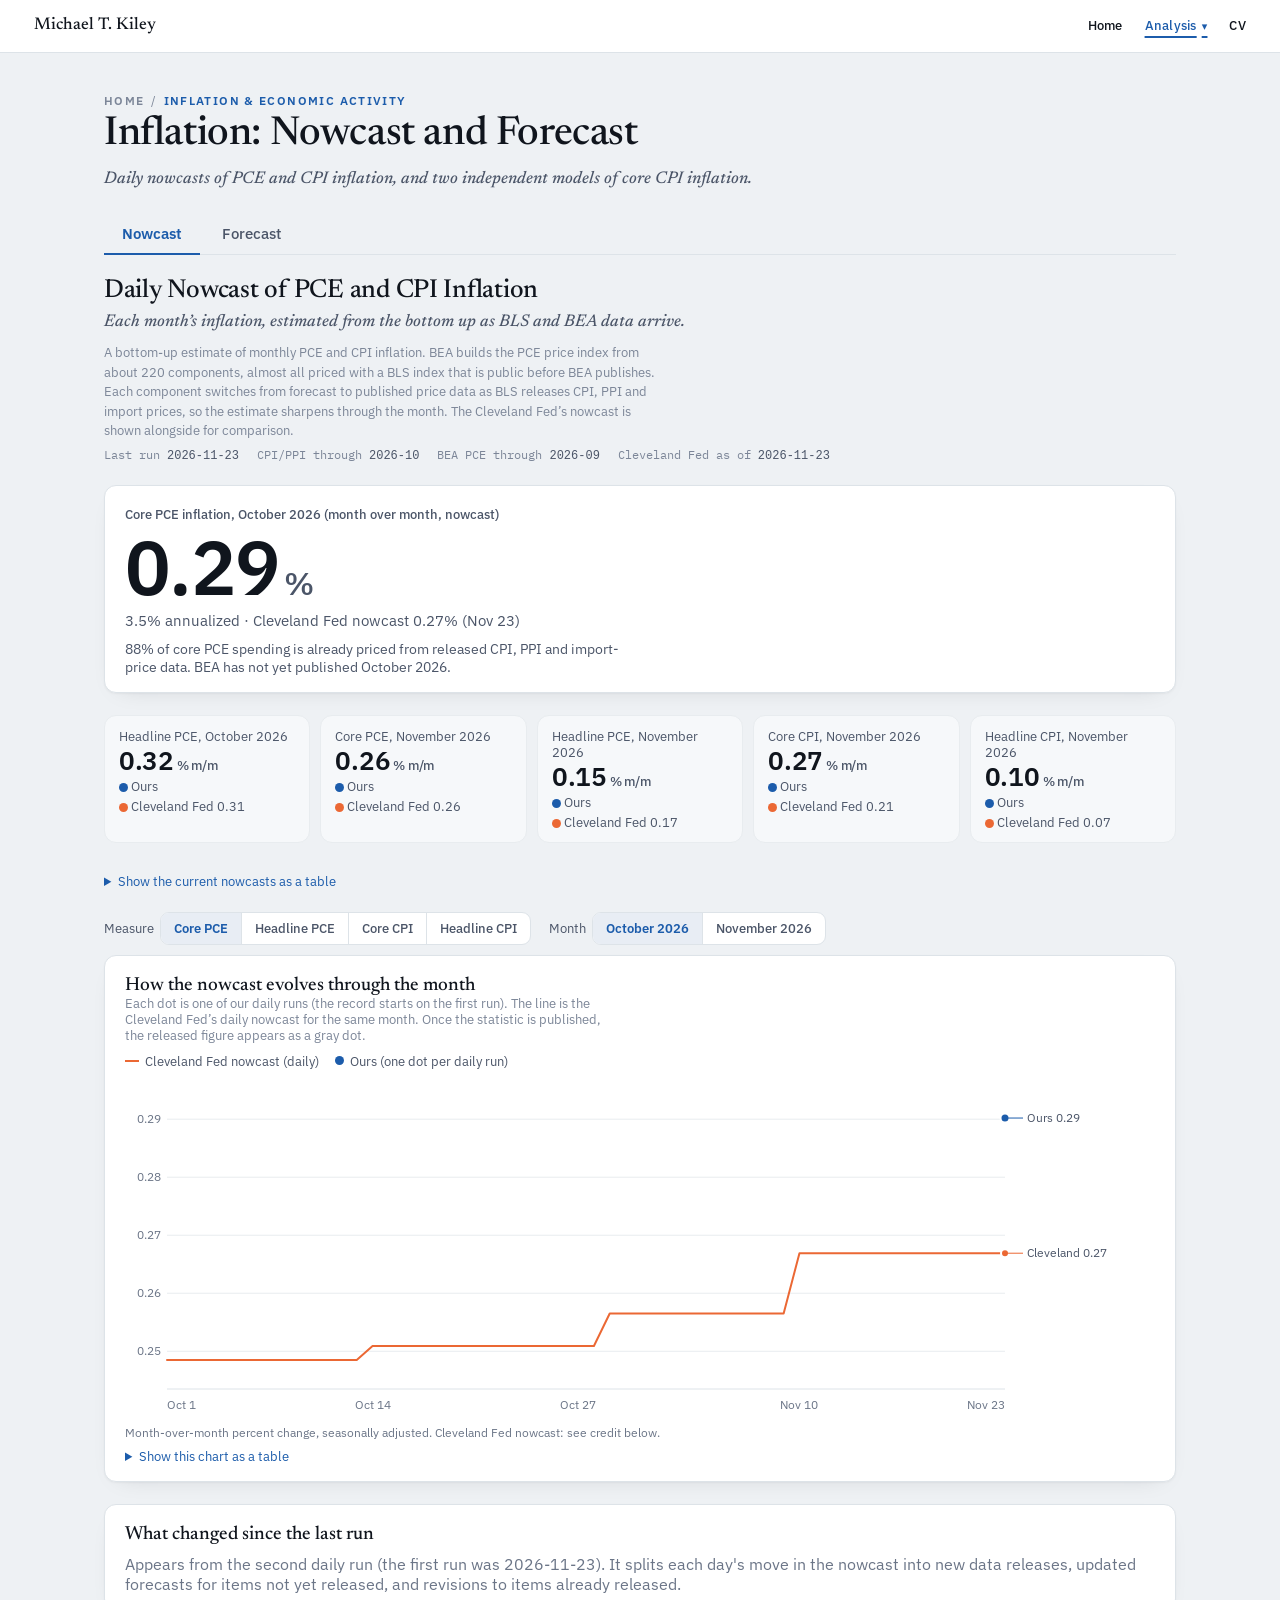
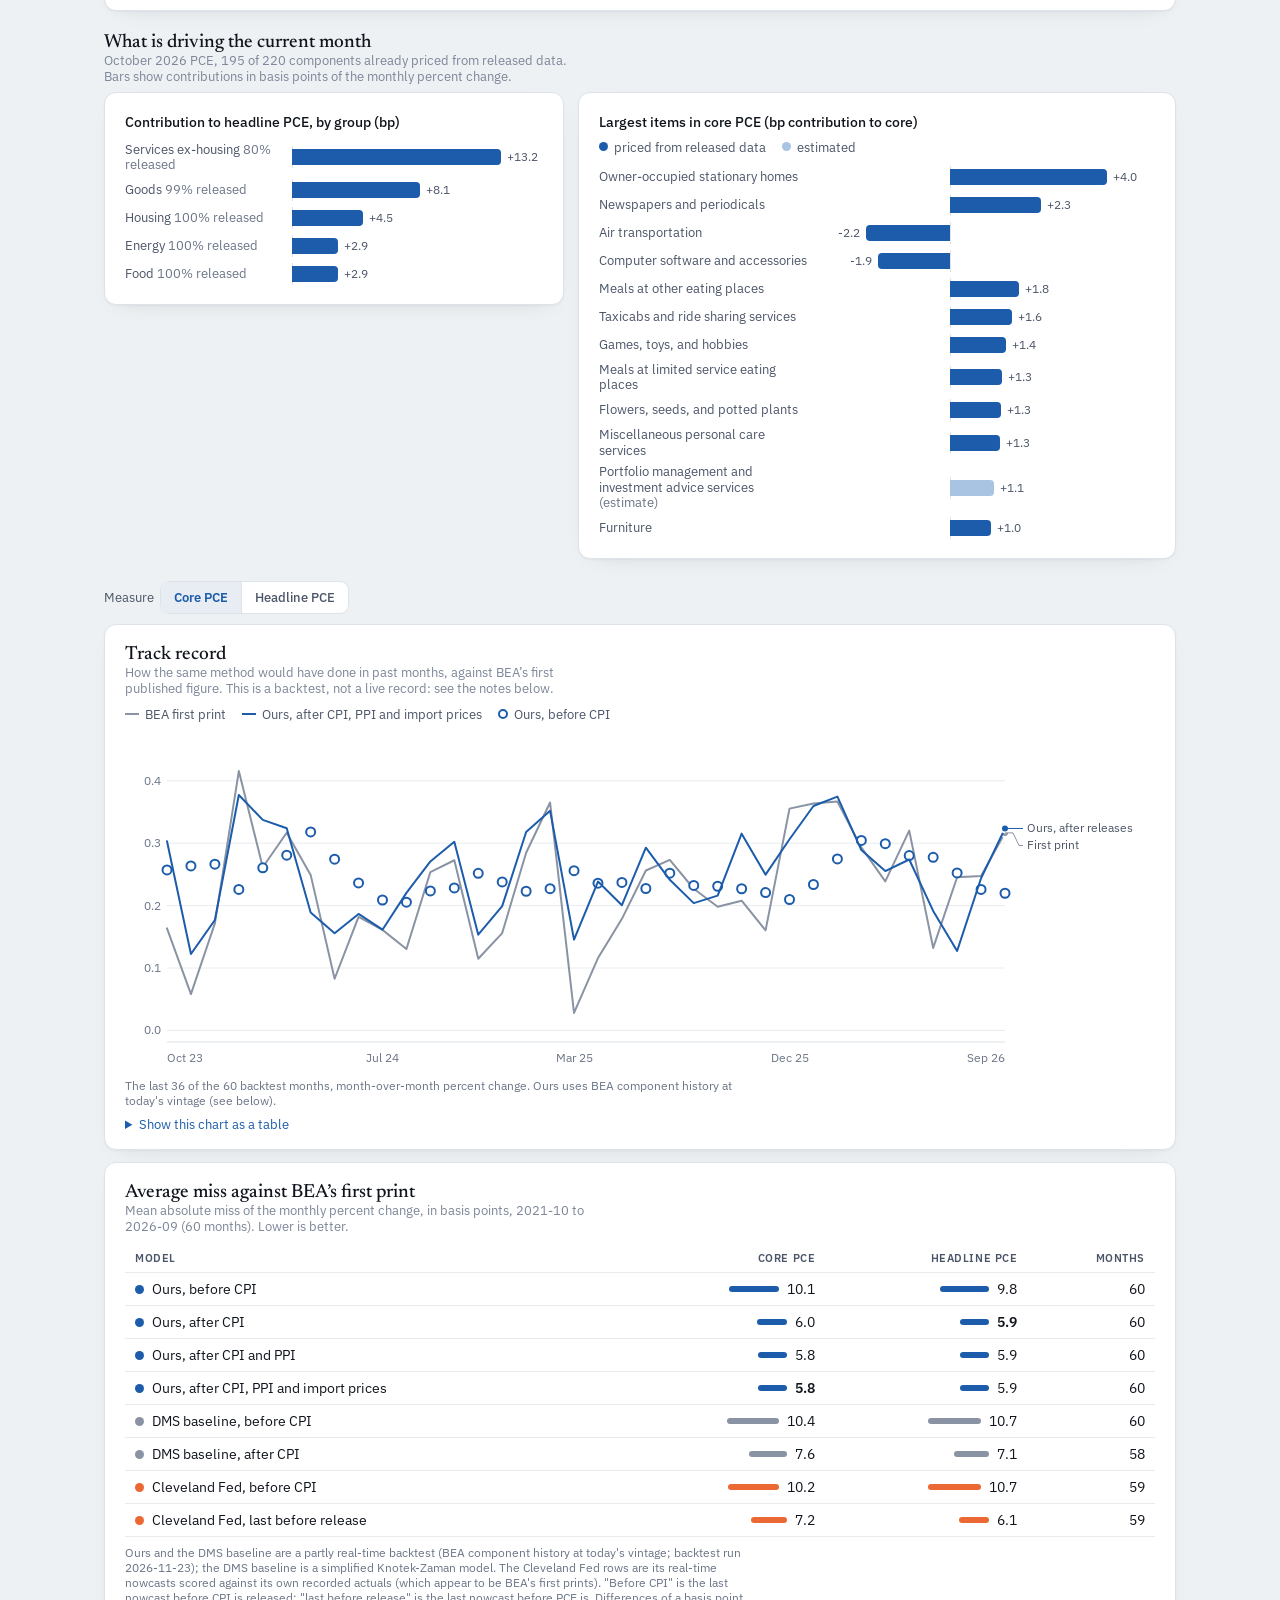
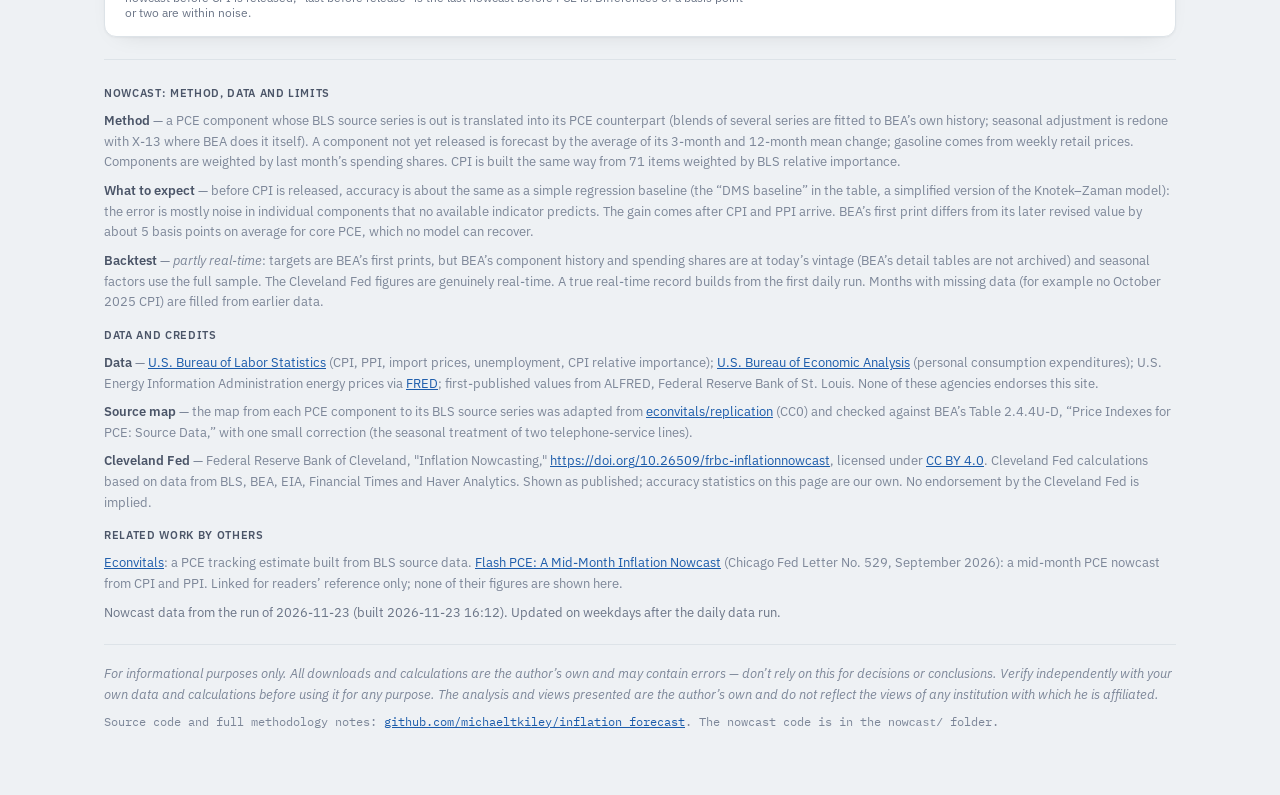
==== commit f57b2129: "Fold the nowcast into the Inflation Forecast page as a Nowcast tab The page now has two tabs, Nowcas" ====
--- a/docs/index.html
+++ b/docs/index.html
@@ -3,12 +3,12 @@
 <head>
 <meta charset="UTF-8" />
 <meta name="viewport" content="width=device-width, initial-scale=1.0" />
-<title>Inflation Forecast — Michael T. Kiley</title>
-<meta name="description" content="Two independent core CPI models — a Bayesian Phillips curve and a survey-expectations Phillips curve — updated as new data arrives." />
+<title>Inflation Nowcast and Forecast — Michael T. Kiley</title>
+<meta name="description" content="Daily nowcasts of PCE and CPI inflation, and two independent core CPI models — a Bayesian Phillips curve and a survey-expectations Phillips curve — updated as new data arrives." />
 <meta property="og:type" content="website" />
 <meta property="og:site_name" content="Michael T. Kiley" />
-<meta property="og:title" content="Inflation Forecast" />
-<meta property="og:description" content="Two independent core CPI models — a Bayesian Phillips curve and a survey-expectations Phillips curve — updated as new data arrives." />
+<meta property="og:title" content="Inflation Nowcast and Forecast" />
+<meta property="og:description" content="Daily nowcasts of PCE and CPI inflation, and two independent core CPI models — a Bayesian Phillips curve and a survey-expectations Phillips curve — updated as new data arrives." />
 <meta property="og:url" content="https://michaeltkiley.github.io/inflation_forecast/" />
 <meta property="og:image" content="https://michaeltkiley.github.io/inflation_forecast/preview.png" />
 <meta property="og:image:width" content="2400" />
@@ -233,6 +233,106 @@
     table.banner { font-size: 12px; }
     table.banner .note { display: none; }
   }
+
+  /* ---- Nowcast / Forecast tabs ---- */
+  .tabs { display: flex; gap: 4px; border-bottom: 1px solid var(--rule); }
+  .tabs button {
+    font: 500 14.5px "IBM Plex Sans", system-ui, sans-serif; padding: 10px 18px; background: none; border: 0;
+    border-bottom: 2px solid transparent; margin-bottom: -1px; color: var(--ink-secondary); cursor: pointer;
+  }
+  .tabs button:hover { color: var(--accent-text); }
+  .tabs button[aria-selected="true"] { color: var(--accent-text); border-bottom-color: var(--accent-text); font-weight: 600; }
+  .tabs button:focus-visible { outline: 2px solid var(--accent-text); outline-offset: -2px; border-radius: 4px; }
+  h2.panel-title {
+    margin: 0; font-family: "Newsreader", Georgia, serif; font-weight: 500; font-size: clamp(21px, 2.4vw, 26px);
+    line-height: 1.1; letter-spacing: -0.01em; text-wrap: balance; color: var(--ink);
+  }
+  #panel-forecast { display: flex; flex-direction: column; gap: 22px; }
+  #panel-forecast[hidden] { display: none; }
+  .forecast-head { display: flex; flex-direction: column; gap: 6px; }
+  /* Nowcast tab. Everything is scoped under #panel-nowcast so it cannot affect the Forecast tab; page tokens (--ink, --surface-card, ...) come from the shared :root. */
+#panel-nowcast {
+  --ours: #1c5cab; --ours-tint: #a9c3e2; --cle: #eb6834; --nc-neutral: #4b5568; --nc-baseline: #8a93a3; --nc-muted: #6b7587;
+}
+@media (prefers-color-scheme: dark) {
+  :root:not([data-theme="light"]) #panel-nowcast { --ours: #5c98dd; --ours-tint: #44709f; --cle: #d95926; --nc-neutral: #b7c0cc; --nc-baseline: #7c8798; --nc-muted: #8d97a8; }
+}
+:root[data-theme="dark"] #panel-nowcast { --ours: #5c98dd; --ours-tint: #44709f; --cle: #d95926; --nc-neutral: #b7c0cc; --nc-baseline: #7c8798; --nc-muted: #8d97a8; }
+#panel-nowcast { display: flex; flex-direction: column; gap: 22px; }
+#panel-nowcast[hidden] { display: none; }
+#panel-nowcast .nc-body { display: flex; flex-direction: column; gap: 22px; }
+#panel-nowcast .nc-body[hidden], #panel-nowcast .nc-loading[hidden] { display: none; }
+#panel-nowcast .nc-loading { margin: 0; color: var(--ink-muted); font-size: 14px; }
+#panel-nowcast .nc-intro { margin: 0; max-width: 70ch; font-size: 14px; line-height: 1.55; color: var(--ink-secondary); }
+#panel-nowcast .nc-meta { margin: 6px 0 0; display: flex; flex-wrap: wrap; gap: 2px 18px; font-family: "IBM Plex Mono", ui-monospace, monospace; font-size: 12px; color: var(--ink-muted); }
+#panel-nowcast .nc-meta b { font-weight: 500; color: var(--ink-secondary); }
+#panel-nowcast .nc-eyebrow { font-size: 13px; color: var(--ink-secondary); font-weight: 500; }
+#panel-nowcast .nc-hero { display: grid; gap: 4px; }
+#panel-nowcast .nc-fig { font: 600 clamp(52px, 11vw, 76px)/1 "IBM Plex Sans", system-ui, sans-serif; letter-spacing: -.02em; margin: 2px 0; color: var(--ink); }
+#panel-nowcast .nc-fig small { font-size: .42em; font-weight: 500; color: var(--ink-secondary); margin-left: 4px; letter-spacing: 0; }
+#panel-nowcast .nc-herosub { font-size: 14.5px; color: var(--ink-secondary); }
+#panel-nowcast .nc-heronote { margin: 6px 0 0; font-size: 13.5px; color: var(--ink-secondary); max-width: 64ch; }
+#panel-nowcast .nc-kpis { display: grid; grid-template-columns: repeat(auto-fit, minmax(190px, 1fr)); gap: 10px; }
+#panel-nowcast .nc-tile { background: var(--surface-tile); border: 1px solid var(--rule-soft); border-radius: 12px; padding: 12px 14px; }
+#panel-nowcast .nc-tile .lab { font-size: 12.5px; color: var(--ink-secondary); }
+#panel-nowcast .nc-tile .val { font: 600 26px/1.15 "IBM Plex Sans", system-ui, sans-serif; margin: 2px 0; letter-spacing: -.01em; color: var(--ink); }
+#panel-nowcast .nc-tile .val small { font-size: 13px; font-weight: 500; color: var(--ink-secondary); margin-left: 3px; }
+#panel-nowcast .nc-tile .cmp { font-size: 12.5px; color: var(--ink-secondary); display: flex; align-items: center; gap: 4px 14px; flex-wrap: wrap; }
+#panel-nowcast .nw { white-space: nowrap; }
+#panel-nowcast .key-line { display: inline-block; width: 14px; height: 0; border-top: 2px solid; vertical-align: middle; }
+#panel-nowcast .key-dot { display: inline-block; width: 9px; height: 9px; border-radius: 50%; vertical-align: middle; }
+#panel-nowcast details.tv { font-size: 13px; }
+#panel-nowcast details.tv summary { cursor: pointer; color: var(--accent-text); width: fit-content; margin-top: 8px; }
+#panel-nowcast .scroll { overflow-x: auto; }
+#panel-nowcast table { border-collapse: collapse; width: 100%; font-size: 13.5px; }
+#panel-nowcast th, #panel-nowcast td { padding: 7px 10px; text-align: left; border-bottom: 1px solid var(--rule-soft); white-space: nowrap; color: var(--ink); }
+#panel-nowcast th { font-weight: 600; color: var(--ink-secondary); font-size: 11px; letter-spacing: .05em; text-transform: uppercase; }
+#panel-nowcast td.n, #panel-nowcast th.n { text-align: right; font-variant-numeric: tabular-nums; }
+#panel-nowcast td.best { font-weight: 600; }
+#panel-nowcast .nc-filters { display: flex; flex-wrap: wrap; gap: 8px 18px; align-items: center; }
+#panel-nowcast .seg { display: inline-flex; border: 1px solid var(--rule); border-radius: 9px; overflow: hidden; background: var(--surface-card); }
+#panel-nowcast .seg button { font: 500 13px "IBM Plex Sans", system-ui, sans-serif; padding: 7px 13px; border: 0; border-right: 1px solid var(--rule); background: transparent; color: var(--ink-secondary); cursor: pointer; }
+#panel-nowcast .seg button:last-child { border-right: 0; }
+#panel-nowcast .seg button:hover { background: var(--accent-lt); }
+#panel-nowcast .seg button[aria-pressed="true"] { background: var(--accent-lt); color: var(--accent-text); font-weight: 600; }
+#panel-nowcast .seg button:focus-visible, #panel-nowcast details summary:focus-visible, #panel-nowcast .brow:focus-visible { outline: 2px solid var(--accent-text); outline-offset: 1px; }
+#panel-nowcast .flabel { font-size: 12.5px; color: var(--ink-secondary); margin-right: 6px; }
+#panel-nowcast .nc-legend { display: flex; flex-wrap: wrap; gap: 4px 16px; font-size: 12.5px; color: var(--ink-secondary); margin: 0 0 8px; }
+#panel-nowcast .nc-legend span { display: inline-flex; align-items: center; gap: 6px; }
+#panel-nowcast .nc-chart { position: relative; }
+#panel-nowcast .nc-chart:focus-visible { outline: 2px solid var(--accent-text); outline-offset: 2px; border-radius: 6px; }
+#panel-nowcast .nc-chart svg { display: block; width: 100%; height: auto; touch-action: pan-y; }
+#panel-nowcast .nc-chart svg text { font-family: "IBM Plex Sans", system-ui, sans-serif; fill: var(--nc-muted); font-size: 11.5px; }
+#panel-nowcast .nc-chart svg text.endlab { fill: var(--ink-secondary); font-size: 12px; }
+#panel-nowcast .grid line { stroke: var(--rule-soft); stroke-width: 1; }
+#panel-nowcast .axis line { stroke: var(--rule); stroke-width: 1; }
+#nc-tip { position: fixed; pointer-events: none; z-index: 60; background: var(--surface-card); border: 1px solid var(--rule); border-radius: 9px; padding: 8px 10px; box-shadow: 0 6px 20px -8px rgba(16,21,29,.35); font-size: 12.5px; color: var(--ink); max-width: 260px; opacity: 0; transition: opacity .08s; }
+#nc-tip.on { opacity: 1; }
+#nc-tip .th { color: var(--ink-secondary); margin-bottom: 4px; }
+#nc-tip .tr { display: flex; align-items: center; gap: 7px; white-space: nowrap; }
+#nc-tip .tr b { font-weight: 600; margin-left: auto; padding-left: 12px; font-variant-numeric: tabular-nums; }
+#nc-tip .key-line { display: inline-block; width: 14px; height: 0; border-top: 2px solid; } #nc-tip .key-dot { display: inline-block; width: 9px; height: 9px; border-radius: 50%; }
+#panel-nowcast .nc-cap { font-size: 12px; color: var(--nc-muted); margin: 8px 0 0; max-width: 90ch; }
+#panel-nowcast .nc-cols { display: grid; grid-template-columns: 1fr; gap: 14px; align-items: start; }
+@media (min-width: 860px) { #panel-nowcast .nc-cols { grid-template-columns: 1fr 1.3fr; } }
+#panel-nowcast .brow { display: grid; grid-template-columns: minmax(96px, 38%) 1fr; align-items: center; gap: 8px; padding: 3px 0; border-radius: 6px; }
+#panel-nowcast .brow:hover, #panel-nowcast .brow:focus-visible { background: var(--surface-tile); outline: none; }
+#panel-nowcast .brow .bl { font-size: 12.5px; color: var(--ink-secondary); line-height: 1.25; overflow-wrap: anywhere; }
+#panel-nowcast .brow .bl i { font-style: normal; color: var(--nc-muted); }
+#panel-nowcast .track { position: relative; height: 22px; }
+#panel-nowcast .zero { position: absolute; top: 0; bottom: 0; width: 1px; background: var(--rule); }
+#panel-nowcast .bar { position: absolute; top: 3px; height: 16px; background: var(--ours); }
+#panel-nowcast .bar.est { background: var(--ours-tint); }
+#panel-nowcast .bar.pos { border-radius: 0 4px 4px 0; } #panel-nowcast .bar.neg { border-radius: 4px 0 0 4px; }
+#panel-nowcast .bval { position: absolute; top: 2px; font-size: 12px; font-variant-numeric: tabular-nums; color: var(--ink-secondary); line-height: 18px; white-space: nowrap; }
+#panel-nowcast .metric { display: flex; align-items: center; gap: 8px; }
+#panel-nowcast .mbar { display: inline-block; height: 6px; border-radius: 3px; }
+#panel-nowcast .nc-sub { font: 500 14px "IBM Plex Sans", system-ui, sans-serif; margin: 0 0 8px; color: var(--ink); }
+#panel-nowcast .nc-muted { color: var(--nc-muted); margin: 0; }
+#panel-nowcast .nc-methods b { color: var(--ink-secondary); font-weight: 600; }
+#panel-nowcast .nc-methods .methods-label { font-size: 11px; font-weight: 600; letter-spacing: .06em; text-transform: uppercase; color: var(--ink-secondary); padding-top: 6px; }
+@media (max-width: 640px) { #panel-nowcast table { font-size: 12.5px; } #panel-nowcast .nc-fig { font-size: 56px; } }
+
 </style>
 </head>
 <body>
@@ -277,17 +377,115 @@
   <div class="page">
     <div class="masthead">
       <p class="eyebrow"><a class="crumb" href="https://michaeltkiley.github.io/">Home</a><span class="crumb-sep" aria-hidden="true">/</span>Inflation &amp; Economic Activity</p>
-      <h1>Core CPI Inflation: Persistence and Expectations</h1>
-      <p class="subtitle">Two independent models of core CPI inflation, updated as new data arrives.</p>
-      <p class="citation">The models ask how much inflation&rsquo;s past behavior and households&rsquo; inflation expectations tell us about where inflation is headed. <b>Persistence model</b> — a Bayesian Phillips curve combining a prior estimated from 1958&ndash;99 inflation dynamics with 2000&ndash;present data; a heavier weight on the prior anchors the forecast toward that pre&#8209;2000 relationship, a lighter weight lets recent data dominate. <b>Expectations model</b> — a Phillips curve using University of Michigan survey expectations in place of (<b>pure</b>) or alongside (<b>hybrid</b>) lagged inflation.</p>
-      <div class="reference-lines">
+      <h1>Inflation: Nowcast and Forecast</h1>
+      <p class="subtitle">Daily nowcasts of PCE and CPI inflation, and two independent models of core CPI inflation.</p>
+    </div>
+
+    <div class="tabs" role="tablist" aria-label="Inflation views">
+      <button type="button" role="tab" id="tab-nowcast" data-tab="nowcast" aria-selected="true" aria-controls="panel-nowcast">Nowcast</button>
+      <button type="button" role="tab" id="tab-forecast" data-tab="forecast" aria-selected="false" aria-controls="panel-forecast" tabindex="-1">Forecast</button>
+    </div>
+
+    <div id="panel-nowcast" role="tabpanel" aria-labelledby="tab-nowcast">
+  <p class="nc-loading" id="nc-loading">Loading the nowcast&hellip;</p>
+  <noscript><p class="nc-muted">The nowcast tab draws its charts with JavaScript.</p></noscript>
+  <div class="nc-body" id="nc-body" hidden>
+    <div>
+      <h2 class="panel-title">Daily Nowcast of PCE and CPI Inflation</h2>
+      <p class="subtitle">Each month&rsquo;s inflation, estimated from the bottom up as BLS and BEA data arrive.</p>
+      <p class="citation">A bottom-up estimate of monthly PCE and CPI inflation. BEA builds the PCE price index from about 220 components, almost all priced with a BLS index that is public before BEA publishes. Each component switches from forecast to published price data as BLS releases CPI, PPI and import prices, so the estimate sharpens through the month. The Cleveland Fed&rsquo;s nowcast is shown alongside for comparison.</p>
+      <div class="nc-meta" id="nc-meta"></div>
+    </div>
+
+    <section class="card nc-hero" id="nc-hero" aria-live="polite"></section>
+    <div class="nc-kpis" id="nc-kpis"></div>
+    <details class="tv" id="nc-tiletable"><summary>Show the current nowcasts as a table</summary><div class="scroll" id="nc-tiletable-body"></div></details>
+
+    <div id="nc-path">
+      <div class="nc-filters">
+        <span><span class="flabel">Measure</span><span class="seg" id="nc-f-measure" role="group" aria-label="Measure"></span></span>
+        <span><span class="flabel">Month</span><span class="seg" id="nc-f-month" role="group" aria-label="Month"></span></span>
+      </div>
+      <section class="card" style="margin-top:10px">
+        <div class="card-head"><div>
+          <div class="card-title">How the nowcast evolves through the month</div>
+          <div class="card-caption">Each dot is one of our daily runs (the record starts on the first run). The line is the Cleveland Fed&rsquo;s daily nowcast for the same month. Once the statistic is published, the released figure appears as a gray dot.</div>
+        </div></div>
+        <div class="nc-legend" id="nc-path-legend"></div>
+        <div class="nc-chart" id="nc-path-chart" tabindex="0" role="img"></div>
+        <p class="nc-cap" id="nc-path-cap"></p>
+        <details class="tv"><summary>Show this chart as a table</summary><div class="scroll" id="nc-path-table"></div></details>
+      </section>
+    </div>
+
+    <section class="card" id="nc-changed">
+      <div class="card-head"><div><div class="card-title">What changed since the last run</div></div></div>
+      <div id="nc-changed-body"></div>
+    </section>
+
+    <div id="nc-comp">
+      <div class="card-head" style="margin-bottom:8px"><div>
+        <div class="card-title">What is driving the current month</div>
+        <div class="card-caption" id="nc-comp-lede"></div>
+      </div></div>
+      <div class="nc-cols">
+        <div class="card" id="nc-comp-groups"></div>
+        <div class="card" id="nc-comp-leaves"></div>
+      </div>
+    </div>
+
+    <div id="nc-track">
+      <div class="nc-filters"><span><span class="flabel">Measure</span><span class="seg" id="nc-t-measure" role="group" aria-label="Track record measure"></span></span></div>
+      <section class="card" style="margin-top:10px">
+        <div class="card-head"><div>
+          <div class="card-title">Track record</div>
+          <div class="card-caption">How the same method would have done in past months, against BEA&rsquo;s first published figure. This is a backtest, not a live record: see the notes below.</div>
+        </div></div>
+        <div class="nc-legend" id="nc-track-legend"></div>
+        <div class="nc-chart" id="nc-track-chart" tabindex="0" role="img"></div>
+        <p class="nc-cap" id="nc-track-cap"></p>
+        <details class="tv"><summary>Show this chart as a table</summary><div class="scroll" id="nc-track-table"></div></details>
+      </section>
+      <section class="card" style="margin-top:12px">
+        <div class="card-head"><div>
+          <div class="card-title">Average miss against BEA&rsquo;s first print</div>
+          <div class="card-caption" id="nc-mae-cap"></div>
+        </div></div>
+        <div class="scroll"><table id="nc-mae"></table></div>
+        <p class="nc-cap" id="nc-mae-notes"></p>
+      </section>
+    </div>
+
+    <div class="methodology nc-methods" id="nc-methods">
+      <div class="methods-label">Nowcast: method, data and limits</div>
+      <div><b>Method</b> &mdash; a PCE component whose BLS source series is out is translated into its PCE counterpart (blends of several series are fitted to BEA&rsquo;s own history; seasonal adjustment is redone with X-13 where BEA does it itself). A component not yet released is forecast by the average of its 3-month and 12-month mean change; gasoline comes from weekly retail prices. Components are weighted by last month&rsquo;s spending shares. CPI is built the same way from 71 items weighted by BLS relative importance.</div>
+      <div><b>What to expect</b> &mdash; before CPI is released, accuracy is about the same as a simple regression baseline (the &ldquo;DMS baseline&rdquo; in the table, a simplified version of the Knotek&ndash;Zaman model): the error is mostly noise in individual components that no available indicator predicts. The gain comes after CPI and PPI arrive. BEA&rsquo;s first print differs from its later revised value by about 5 basis points on average for core PCE, which no model can recover.</div>
+      <div><b>Backtest</b> &mdash; <i>partly real-time</i>: targets are BEA&rsquo;s first prints, but BEA&rsquo;s component history and spending shares are at today&rsquo;s vintage (BEA&rsquo;s detail tables are not archived) and seasonal factors use the full sample. The Cleveland Fed figures are genuinely real-time. A true real-time record builds from the first daily run. Months with missing data (for example no October 2025 CPI) are filled from earlier data.</div>
+      <div class="methods-label">Data and credits</div>
+      <div><b>Data</b> &mdash; <a href="https://www.bls.gov/">U.S. Bureau of Labor Statistics</a> (CPI, PPI, import prices, unemployment, CPI relative importance); <a href="https://www.bea.gov/">U.S. Bureau of Economic Analysis</a> (personal consumption expenditures); U.S. Energy Information Administration energy prices via <a href="https://fred.stlouisfed.org/">FRED</a>; first-published values from ALFRED, Federal Reserve Bank of St. Louis. None of these agencies endorses this site.</div>
+      <div><b>Source map</b> &mdash; the map from each PCE component to its BLS source series was adapted from <a href="https://github.com/econvitals/replication">econvitals/replication</a> (CC0) and checked against BEA&rsquo;s Table 2.4.4U-D, &ldquo;Price Indexes for PCE: Source Data,&rdquo; with one small correction (the seasonal treatment of two telephone-service lines).</div>
+      <div id="nc-cle-credit"><b>Cleveland Fed</b> &mdash; </div>
+      <div class="methods-label">Related work by others</div>
+      <div><a href="https://econvitals.org/">Econvitals</a>: a PCE tracking estimate built from BLS source data. <a href="https://www.chicagofed.org/publications/chicago-fed-letter/2026/529">Flash PCE: A Mid-Month Inflation Nowcast</a> (Chicago Fed Letter No. 529, September 2026): a mid-month PCE nowcast from CPI and PPI. Linked for readers&rsquo; reference only; none of their figures are shown here.</div>
+      <div class="nc-muted" id="nc-foot-built"></div>
+    </div>
+  </div>
+  <div id="nc-tip" role="tooltip"></div>
+</div>
+
+
+    <div id="panel-forecast" role="tabpanel" aria-labelledby="tab-forecast" hidden>
+      <div class="forecast-head">
+        <h2 class="panel-title">Core CPI Inflation: Persistence and Expectations</h2>
+        <p class="subtitle">Two independent models of core CPI inflation, updated as new data arrives.</p>
+        <p class="citation">The models ask how much inflation&rsquo;s past behavior and households&rsquo; inflation expectations tell us about where inflation is headed. <b>Persistence model</b> — a Bayesian Phillips curve combining a prior estimated from 1958&ndash;99 inflation dynamics with 2000&ndash;present data; a heavier weight on the prior anchors the forecast toward that pre&#8209;2000 relationship, a lighter weight lets recent data dominate. <b>Expectations model</b> — a Phillips curve using University of Michigan survey expectations in place of (<b>pure</b>) or alongside (<b>hybrid</b>) lagged inflation.</p>
+        <div class="reference-lines">
         <p>Persistence model based on M.T. Kiley (2022), &ldquo;Anchored or Not: How Much Information Does 21st Century Data Contain on Inflation Dynamics?,&rdquo; FEDS Working Paper 2022&#8209;016, and M.T. Kiley (2023), &ldquo;A (Bayesian) Update on Inflation and Inflation Persistence,&rdquo; FEDS Notes.</p>
         <p>Expectations model based on M.T. Kiley (2015), &ldquo;Low Inflation in the United States: A Summary of Recent Research,&rdquo; FEDS Notes, and J.M. Roberts (1995), &ldquo;New Keynesian Economics and the Phillips Curve,&rdquo; <i>Journal of Money, Credit and Banking</i>, 27(4), 975&ndash;984.</p>
       </div>
-      <p class="asof" id="asof"></p>
-    </div>
-
-    <section class="card">
+        <p class="asof" id="asof"></p>
+      </div>
+<section class="card">
       <div class="card-head">
         <div>
           <div class="card-title">Q4/Q4 core CPI inflation, this year and next</div>
@@ -313,8 +511,8 @@
       </div>
     </section>
 
-    <footer class="methodology">
-      <div class="disclaimer">For informational purposes only. All downloads and calculations are the author&rsquo;s own and may contain errors &mdash; don&rsquo;t rely on this for decisions or conclusions. Verify independently with your own data and calculations before using it for any purpose. The analysis and views presented are the author&rsquo;s own and do not reflect the views of any institution with which he is affiliated.</div>
+          <div class="methodology">
+      
       <div><b>Core CPI</b> &mdash; CPI for All Urban Consumers, Less Food and Energy (FRED: <code>CPILFESL</code>).</div>
       <div><b>Persistence model</b> &mdash; a Bayesian Phillips curve; the weight parameter controls how much the 1958&ndash;99 prior shrinks the 2000&ndash;present estimate, from heavily informative (0.5) to uninformative (0).</div>
       <div><b>Expectations model</b> &mdash; the <b>pure</b> version replaces lagged inflation entirely with University of Michigan survey expectations; the <b>hybrid</b> version blends the two.</div>
@@ -328,12 +526,18 @@
         <div>M.T. Kiley (2015), &ldquo;Low Inflation in the United States: A Summary of Recent Research,&rdquo; FEDS Notes, Board of Governors of the Federal Reserve System. &mdash; Expectations model.</div>
         <div>J.M. Roberts (1995), &ldquo;New Keynesian Economics and the Phillips Curve,&rdquo; <i>Journal of Money, Credit and Banking</i>, 27(4), 975&ndash;984. &mdash; Expectations model.</div>
       </div>
-      <div class="sources">Source code and full methodology notes: <a href="https://github.com/michaeltkiley/inflation_forecast">github.com/michaeltkiley/inflation_forecast</a>.</div>
+      
+    </div>
+    </div>
+
+    <footer class="methodology">
+      <div class="disclaimer">For informational purposes only. All downloads and calculations are the author&rsquo;s own and may contain errors &mdash; don&rsquo;t rely on this for decisions or conclusions. Verify independently with your own data and calculations before using it for any purpose. The analysis and views presented are the author&rsquo;s own and do not reflect the views of any institution with which he is affiliated.</div>
+      <div class="sources">Source code and full methodology notes: <a href="https://github.com/michaeltkiley/inflation_forecast">github.com/michaeltkiley/inflation_forecast</a>. The nowcast code is in the <code>nowcast/</code> folder.</div>
     </footer>
   </div>
 
 <script>
-const DATA = {"as_of": "2026-11-20", "chart": {"dates": ["2011-11", "2011-12", "2012-01", "2012-02", "2012-03", "2012-04", "2012-05", "2012-06", "2012-07", "2012-08", "2012-09", "2012-10", "2012-11", "2012-12", "2013-01", "2013-02", "2013-03", "2013-04", "2013-05", "2013-06", "2013-07", "2013-08", "2013-09", "2013-10", "2013-11", "2013-12", "2014-01", "2014-02", "2014-03", "2014-04", "2014-05", "2014-06", "2014-07", "2014-08", "2014-09", "2014-10", "2014-11", "2014-12", "2015-01", "2015-02", "2015-03", "2015-04", "2015-05", "2015-06", "2015-07", "2015-08", "2015-09", "2015-10", "2015-11", "2015-12", "2016-01", "2016-02", "2016-03", "2016-04", "2016-05", "2016-06", "2016-07", "2016-08", "2016-09", "2016-10", "2016-11", "2016-12", "2017-01", "2017-02", "2017-03", "2017-04", "2017-05", "2017-06", "2017-07", "2017-08", "2017-09", "2017-10", "2017-11", "2017-12", "2018-01", "2018-02", "2018-03", "2018-04", "2018-05", "2018-06", "2018-07", "2018-08", "2018-09", "2018-10", "2018-11", "2018-12", "2019-01", "2019-02", "2019-03", "2019-04", "2019-05", "2019-06", "2019-07", "2019-08", "2019-09", "2019-10", "2019-11", "2019-12", "2020-01", "2020-02", "2020-03", "2020-04", "2020-05", "2020-06", "2020-07", "2020-08", "2020-09", "2020-10", "2020-11", "2020-12", "2021-01", "2021-02", "2021-03", "2021-04", "2021-05", "2021-06", "2021-07", "2021-08", "2021-09", "2021-10", "2021-11", "2021-12", "2022-01", "2022-02", "2022-03", "2022-04", "2022-05", "2022-06", "2022-07", "2022-08", "2022-09", "2022-10", "2022-11", "2022-12", "2023-01", "2023-02", "2023-03", "2023-04", "2023-05", "2023-06", "2023-07", "2023-08", "2023-09", "2023-10", "2023-11", "2023-12", "2024-01", "2024-02", "2024-03", "2024-04", "2024-05", "2024-06", "2024-07", "2024-08", "2024-09", "2024-10", "2024-11", "2024-12", "2025-01", "2025-02", "2025-03", "2025-04", "2025-05", "2025-06", "2025-07", "2025-08", "2025-09", "2025-10", "2025-11", "2025-12", "2026-01", "2026-02", "2026-03", "2026-04", "2026-05", "2026-06", "2026-07", "2026-08", "2026-09", "2026-10", "2026-11", "2026-12", "2027-01", "2027-02", "2027-03", "2027-04", "2027-05", "2027-06", "2027-07", "2027-08", "2027-09", "2027-10", "2027-11", "2027-12", "2028-01", "2028-02", "2028-03", "2028-04", "2028-05", "2028-06", "2028-07", "2028-08", "2028-09", "2028-10", "2028-11", "2028-12", "2029-01", "2029-02", "2029-03", "2029-04", "2029-05", "2029-06", "2029-07", "2029-08", "2029-09", "2029-10"], "series": {"actual": [2.138, 2.277, 2.277, 2.16, 2.248, 2.314, 2.252, 2.192, 2.11, 1.935, 2.008, 1.995, 1.953, 1.9, 1.91, 1.989, 1.889, 1.716, 1.646, 1.623, 1.7, 1.782, 1.752, 1.687, 1.742, 1.741, 1.607, 1.555, 1.646, 1.821, 1.946, 1.923, 1.845, 1.736, 1.741, 1.818, 1.742, 1.622, 1.632, 1.688, 1.745, 1.803, 1.751, 1.777, 1.835, 1.851, 1.897, 1.914, 1.997, 2.072, 2.145, 2.223, 2.142, 2.157, 2.255, 2.262, 2.17, 2.309, 2.271, 2.205, 2.145, 2.197, 2.25, 2.235, 2.046, 1.897, 1.737, 1.699, 1.677, 1.655, 1.595, 1.76, 1.738, 1.77, 1.891, 1.878, 2.123, 2.151, 2.273, 2.246, 2.268, 2.121, 2.198, 2.126, 2.215, 2.249, 2.179, 2.141, 2.067, 2.091, 1.972, 2.075, 2.166, 2.321, 2.33, 2.338, 2.355, 2.291, 2.282, 2.368, 2.098, 1.431, 1.218, 1.184, 1.561, 1.722, 1.719, 1.636, 1.669, 1.624, 1.376, 1.28, 1.649, 2.978, 3.788, 4.439, 4.211, 3.94, 4.003, 4.59, 4.973, 5.489, 6.054, 6.455, 6.482, 6.159, 6.025, 5.906, 5.9, 6.286, 6.624, 6.295, 5.97, 5.686, 5.54, 5.498, 5.567, 5.514, 5.338, 4.854, 4.701, 4.399, 4.129, 4.027, 4.018, 3.915, 3.858, 3.762, 3.816, 3.626, 3.394, 3.265, 3.23, 3.285, 3.282, 3.299, 3.286, 3.213, 3.283, 3.138, 2.809, 2.776, 2.766, 2.911, 3.054, 3.112, 3.02, 2.797, 2.599, 2.646, 2.512, 2.472, 2.602, 2.743, 2.823, 2.566, 2.467, 2.446, 2.566, 2.772, null, null, null, null, null, null, null, null, null, null, null, null, null, null, null, null, null, null, null, null, null, null, null, null, null, null, null, null, null, null, null, null, null, null, null, null], "w_0.5": [null, null, null, null, null, null, null, null, null, null, null, null, null, null, null, null, null, null, null, null, null, null, null, null, null, null, null, null, null, null, null, null, null, null, null, null, null, null, null, null, null, null, null, null, null, null, null, null, null, null, null, null, null, null, null, null, null, null, null, null, null, null, null, null, null, null, null, null, null, null, null, null, null, null, null, null, null, null, null, null, null, null, null, null, null, null, null, null, null, null, null, null, null, null, null, null, null, null, null, null, null, null, null, null, null, null, null, null, null, null, null, null, null, null, null, null, null, null, null, null, null, null, null, null, null, null, null, null, null, null, null, null, null, null, null, null, null, null, null, null, null, null, null, null, null, null, null, null, null, null, null, null, null, null, null, null, null, null, null, null, null, null, null, null, null, null, null, null, null, null, null, null, null, null, null, null, null, null, null, 2.772, 2.919, 2.935, 2.888, 2.918, 2.972, 2.844, 2.879, 3.149, 3.2, 3.178, 3.109, 3.073, 3.096, 3.11, 3.123, 3.141, 3.157, 3.171, 3.196, 3.22, 3.226, 3.227, 3.231, 3.24, 3.253, 3.265, 3.277, 3.288, 3.3, 3.31, 3.321, 3.33, 3.339, 3.347, 3.356, 3.366], "w_0.2": [null, null, null, null, null, null, null, null, null, null, null, null, null, null, null, null, null, null, null, null, null, null, null, null, null, null, null, null, null, null, null, null, null, null, null, null, null, null, null, null, null, null, null, null, null, null, null, null, null, null, null, null, null, null, null, null, null, null, null, null, null, null, null, null, null, null, null, null, null, null, null, null, null, null, null, null, null, null, null, null, null, null, null, null, null, null, null, null, null, null, null, null, null, null, null, null, null, null, null, null, null, null, null, null, null, null, null, null, null, null, null, null, null, null, null, null, null, null, null, null, null, null, null, null, null, null, null, null, null, null, null, null, null, null, null, null, null, null, null, null, null, null, null, null, null, null, null, null, null, null, null, null, null, null, null, null, null, null, null, null, null, null, null, null, null, null, null, null, null, null, null, null, null, null, null, null, null, null, null, 2.772, 2.91, 2.915, 2.857, 2.875, 2.916, 2.775, 2.795, 3.049, 3.082, 3.042, 2.952, 2.895, 2.904, 2.904, 2.903, 2.906, 2.908, 2.908, 2.918, 2.927, 2.918, 2.906, 2.896, 2.891, 2.891, 2.89, 2.889, 2.888, 2.887, 2.885, 2.884, 2.881, 2.878, 2.875, 2.873, 2.871], "w_0.05": [null, null, null, null, null, null, null, null, null, null, null, null, null, null, null, null, null, null, null, null, null, null, null, null, null, null, null, null, null, null, null, null, null, null, null, null, null, null, null, null, null, null, null, null, null, null, null, null, null, null, null, null, null, null, null, null, null, null, null, null, null, null, null, null, null, null, null, null, null, null, null, null, null, null, null, null, null, null, null, null, null, null, null, null, null, null, null, null, null, null, null, null, null, null, null, null, null, null, null, null, null, null, null, null, null, null, null, null, null, null, null, null, null, null, null, null, null, null, null, null, null, null, null, null, null, null, null, null, null, null, null, null, null, null, null, null, null, null, null, null, null, null, null, null, null, null, null, null, null, null, null, null, null, null, null, null, null, null, null, null, null, null, null, null, null, null, null, null, null, null, null, null, null, null, null, null, null, null, null, 2.772, 2.907, 2.908, 2.846, 2.86, 2.897, 2.75, 2.766, 3.014, 3.041, 2.994, 2.897, 2.832, 2.837, 2.832, 2.826, 2.825, 2.823, 2.817, 2.822, 2.826, 2.813, 2.797, 2.783, 2.775, 2.771, 2.766, 2.761, 2.757, 2.752, 2.747, 2.742, 2.736, 2.73, 2.724, 2.719, 2.715], "w_0": [null, null, null, null, null, null, null, null, null, null, null, null, null, null, null, null, null, null, null, null, null, null, null, null, null, null, null, null, null, null, null, null, null, null, null, null, null, null, null, null, null, null, null, null, null, null, null, null, null, null, null, null, null, null, null, null, null, null, null, null, null, null, null, null, null, null, null, null, null, null, null, null, null, null, null, null, null, null, null, null, null, null, null, null, null, null, null, null, null, null, null, null, null, null, null, null, null, null, null, null, null, null, null, null, null, null, null, null, null, null, null, null, null, null, null, null, null, null, null, null, null, null, null, null, null, null, null, null, null, null, null, null, null, null, null, null, null, null, null, null, null, null, null, null, null, null, null, null, null, null, null, null, null, null, null, null, null, null, null, null, null, null, null, null, null, null, null, null, null, null, null, null, null, null, null, null, null, null, null, 2.772, 2.906, 2.906, 2.843, 2.856, 2.891, 2.743, 2.757, 3.004, 3.029, 2.979, 2.88, 2.813, 2.816, 2.81, 2.803, 2.8, 2.797, 2.79, 2.793, 2.796, 2.782, 2.765, 2.75, 2.742, 2.737, 2.731, 2.726, 2.721, 2.715, 2.71, 2.704, 2.698, 2.692, 2.686, 2.68, 2.675], "pure": [null, null, null, null, null, null, null, null, null, null, null, null, null, null, null, null, null, null, null, null, null, null, null, null, null, null, null, null, null, null, null, null, null, null, null, null, null, null, null, null, null, null, null, null, null, null, null, null, null, null, null, null, null, null, null, null, null, null, null, null, null, null, null, null, null, null, null, null, null, null, null, null, null, null, null, null, null, null, null, null, null, null, null, null, null, null, null, null, null, null, null, null, null, null, null, null, null, null, null, null, null, null, null, null, null, null, null, null, null, null, null, null, null, null, null, null, null, null, null, null, null, null, null, null, null, null, null, null, null, null, null, null, null, null, null, null, null, null, null, null, null, null, null, null, null, null, null, null, null, null, null, null, null, null, null, null, null, null, null, null, null, null, null, null, null, null, null, null, null, null, null, null, null, null, null, null, null, null, null, 2.772, 2.991, 3.067, 3.079, 3.173, 3.287, 3.216, 3.318, 3.652, 3.747, 3.765, 3.736, 3.747, 3.747, 3.747, 3.747, 3.747, 3.747, 3.747, 3.747, 3.747, 3.747, 3.747, 3.747, 3.747, 3.747, 3.747, 3.747, 3.747, 3.747, 3.747, 3.747, 3.747, 3.747, 3.747, 3.747, 3.747], "hybrid": [null, null, null, null, null, null, null, null, null, null, null, null, null, null, null, null, null, null, null, null, null, null, null, null, null, null, null, null, null, null, null, null, null, null, null, null, null, null, null, null, null, null, null, null, null, null, null, null, null, null, null, null, null, null, null, null, null, null, null, null, null, null, null, null, null, null, null, null, null, null, null, null, null, null, null, null, null, null, null, null, null, null, null, null, null, null, null, null, null, null, null, null, null, null, null, null, null, null, null, null, null, null, null, null, null, null, null, null, null, null, null, null, null, null, null, null, null, null, null, null, null, null, null, null, null, null, null, null, null, null, null, null, null, null, null, null, null, null, null, null, null, null, null, null, null, null, null, null, null, null, null, null, null, null, null, null, null, null, null, null, null, null, null, null, null, null, null, null, null, null, null, null, null, null, null, null, null, null, null, 2.772, 2.935, 2.966, 2.934, 2.981, 3.053, 2.942, 2.998, 3.289, 3.358, 3.355, 3.304, 3.29, 3.32, 3.343, 3.365, 3.389, 3.413, 3.434, 3.462, 3.489, 3.501, 3.509, 3.518, 3.53, 3.544, 3.557, 3.569, 3.581, 3.592, 3.602, 3.612, 3.621, 3.628, 3.636, 3.643, 3.65]}, "last_actual_date": "2026-10"}, "banner": {"current_year": 2026, "next_year": 2027, "rows": [{"label": "Bayesian, weight on prior = 0.5", "color": "var(--series-w50)", "this_year": 2.88, "next_year": 3.09}, {"label": "Bayesian, weight on prior = 0.2", "color": "var(--series-w20)", "this_year": 2.87, "next_year": 2.9}, {"label": "Bayesian, weight on prior = 0.05", "color": "var(--series-w05)", "this_year": 2.86, "next_year": 2.83}, {"label": "Bayesian, uninformative prior", "color": "var(--series-w00)", "this_year": 2.86, "next_year": 2.81}, {"label": "Expectations (pure)", "color": "var(--series-pure)", "this_year": 2.94, "next_year": 3.75}, {"label": "Expectations (hybrid)", "color": "var(--series-hybrid)", "this_year": 2.89, "next_year": 3.32}, {"label": "SPF median, core CPI (survey 2026Q4)", "color": "var(--series-ref)", "this_year": 2.72, "next_year": 2.6, "reference": true}, {"label": "SEP median, core PCE (not core CPI)", "color": "var(--series-ref)", "this_year": 3.4, "next_year": 2.5, "reference": true, "note": "core PCE, not core CPI -- not directly comparable to the rows above"}]}, "legend": {"persistence": [{"key": "w_0.5", "label": "Bayesian, weight on prior = 0.5", "color": "var(--series-w50)"}, {"key": "w_0.2", "label": "Bayesian, weight on prior = 0.2", "color": "var(--series-w20)"}, {"key": "w_0.05", "label": "Bayesian, weight on prior = 0.05", "color": "var(--series-w05)"}, {"key": "w_0", "label": "Bayesian, uninformative prior", "color": "var(--series-w00)"}], "expectations": [{"key": "pure", "label": "Expectations (pure)", "color": "var(--series-pure)"}, {"key": "hybrid", "label": "Expectations (hybrid)", "color": "var(--series-hybrid)"}], "actual_color": "var(--series-actual)"}};
+const DATA = {"as_of": "2026-11-23", "chart": {"dates": ["2011-11", "2011-12", "2012-01", "2012-02", "2012-03", "2012-04", "2012-05", "2012-06", "2012-07", "2012-08", "2012-09", "2012-10", "2012-11", "2012-12", "2013-01", "2013-02", "2013-03", "2013-04", "2013-05", "2013-06", "2013-07", "2013-08", "2013-09", "2013-10", "2013-11", "2013-12", "2014-01", "2014-02", "2014-03", "2014-04", "2014-05", "2014-06", "2014-07", "2014-08", "2014-09", "2014-10", "2014-11", "2014-12", "2015-01", "2015-02", "2015-03", "2015-04", "2015-05", "2015-06", "2015-07", "2015-08", "2015-09", "2015-10", "2015-11", "2015-12", "2016-01", "2016-02", "2016-03", "2016-04", "2016-05", "2016-06", "2016-07", "2016-08", "2016-09", "2016-10", "2016-11", "2016-12", "2017-01", "2017-02", "2017-03", "2017-04", "2017-05", "2017-06", "2017-07", "2017-08", "2017-09", "2017-10", "2017-11", "2017-12", "2018-01", "2018-02", "2018-03", "2018-04", "2018-05", "2018-06", "2018-07", "2018-08", "2018-09", "2018-10", "2018-11", "2018-12", "2019-01", "2019-02", "2019-03", "2019-04", "2019-05", "2019-06", "2019-07", "2019-08", "2019-09", "2019-10", "2019-11", "2019-12", "2020-01", "2020-02", "2020-03", "2020-04", "2020-05", "2020-06", "2020-07", "2020-08", "2020-09", "2020-10", "2020-11", "2020-12", "2021-01", "2021-02", "2021-03", "2021-04", "2021-05", "2021-06", "2021-07", "2021-08", "2021-09", "2021-10", "2021-11", "2021-12", "2022-01", "2022-02", "2022-03", "2022-04", "2022-05", "2022-06", "2022-07", "2022-08", "2022-09", "2022-10", "2022-11", "2022-12", "2023-01", "2023-02", "2023-03", "2023-04", "2023-05", "2023-06", "2023-07", "2023-08", "2023-09", "2023-10", "2023-11", "2023-12", "2024-01", "2024-02", "2024-03", "2024-04", "2024-05", "2024-06", "2024-07", "2024-08", "2024-09", "2024-10", "2024-11", "2024-12", "2025-01", "2025-02", "2025-03", "2025-04", "2025-05", "2025-06", "2025-07", "2025-08", "2025-09", "2025-10", "2025-11", "2025-12", "2026-01", "2026-02", "2026-03", "2026-04", "2026-05", "2026-06", "2026-07", "2026-08", "2026-09", "2026-10", "2026-11", "2026-12", "2027-01", "2027-02", "2027-03", "2027-04", "2027-05", "2027-06", "2027-07", "2027-08", "2027-09", "2027-10", "2027-11", "2027-12", "2028-01", "2028-02", "2028-03", "2028-04", "2028-05", "2028-06", "2028-07", "2028-08", "2028-09", "2028-10", "2028-11", "2028-12", "2029-01", "2029-02", "2029-03", "2029-04", "2029-05", "2029-06", "2029-07", "2029-08", "2029-09", "2029-10"], "series": {"actual": [2.138, 2.277, 2.277, 2.16, 2.248, 2.314, 2.252, 2.192, 2.11, 1.935, 2.008, 1.995, 1.953, 1.9, 1.91, 1.989, 1.889, 1.716, 1.646, 1.623, 1.7, 1.782, 1.752, 1.687, 1.742, 1.741, 1.607, 1.555, 1.646, 1.821, 1.946, 1.923, 1.845, 1.736, 1.741, 1.818, 1.742, 1.622, 1.632, 1.688, 1.745, 1.803, 1.751, 1.777, 1.835, 1.851, 1.897, 1.914, 1.997, 2.072, 2.145, 2.223, 2.142, 2.157, 2.255, 2.262, 2.17, 2.309, 2.271, 2.205, 2.145, 2.197, 2.25, 2.235, 2.046, 1.897, 1.737, 1.699, 1.677, 1.655, 1.595, 1.76, 1.738, 1.77, 1.891, 1.878, 2.123, 2.151, 2.273, 2.246, 2.268, 2.121, 2.198, 2.126, 2.215, 2.249, 2.179, 2.141, 2.067, 2.091, 1.972, 2.075, 2.166, 2.321, 2.33, 2.338, 2.355, 2.291, 2.282, 2.368, 2.098, 1.431, 1.218, 1.184, 1.561, 1.722, 1.719, 1.636, 1.669, 1.624, 1.376, 1.28, 1.649, 2.978, 3.788, 4.439, 4.211, 3.94, 4.003, 4.59, 4.973, 5.489, 6.054, 6.455, 6.482, 6.159, 6.025, 5.906, 5.9, 6.286, 6.624, 6.295, 5.97, 5.686, 5.54, 5.498, 5.567, 5.514, 5.338, 4.854, 4.701, 4.399, 4.129, 4.027, 4.018, 3.915, 3.858, 3.762, 3.816, 3.626, 3.394, 3.265, 3.23, 3.285, 3.282, 3.299, 3.286, 3.213, 3.283, 3.138, 2.809, 2.776, 2.766, 2.911, 3.054, 3.112, 3.02, 2.797, 2.599, 2.646, 2.512, 2.472, 2.602, 2.743, 2.823, 2.566, 2.467, 2.446, 2.566, 2.772, null, null, null, null, null, null, null, null, null, null, null, null, null, null, null, null, null, null, null, null, null, null, null, null, null, null, null, null, null, null, null, null, null, null, null, null], "w_0.5": [null, null, null, null, null, null, null, null, null, null, null, null, null, null, null, null, null, null, null, null, null, null, null, null, null, null, null, null, null, null, null, null, null, null, null, null, null, null, null, null, null, null, null, null, null, null, null, null, null, null, null, null, null, null, null, null, null, null, null, null, null, null, null, null, null, null, null, null, null, null, null, null, null, null, null, null, null, null, null, null, null, null, null, null, null, null, null, null, null, null, null, null, null, null, null, null, null, null, null, null, null, null, null, null, null, null, null, null, null, null, null, null, null, null, null, null, null, null, null, null, null, null, null, null, null, null, null, null, null, null, null, null, null, null, null, null, null, null, null, null, null, null, null, null, null, null, null, null, null, null, null, null, null, null, null, null, null, null, null, null, null, null, null, null, null, null, null, null, null, null, null, null, null, null, null, null, null, null, null, 2.772, 2.919, 2.935, 2.888, 2.918, 2.972, 2.844, 2.879, 3.149, 3.2, 3.178, 3.109, 3.073, 3.096, 3.11, 3.123, 3.141, 3.157, 3.171, 3.196, 3.22, 3.226, 3.227, 3.231, 3.24, 3.253, 3.265, 3.277, 3.288, 3.3, 3.31, 3.321, 3.33, 3.339, 3.347, 3.356, 3.366], "w_0.2": [null, null, null, null, null, null, null, null, null, null, null, null, null, null, null, null, null, null, null, null, null, null, null, null, null, null, null, null, null, null, null, null, null, null, null, null, null, null, null, null, null, null, null, null, null, null, null, null, null, null, null, null, null, null, null, null, null, null, null, null, null, null, null, null, null, null, null, null, null, null, null, null, null, null, null, null, null, null, null, null, null, null, null, null, null, null, null, null, null, null, null, null, null, null, null, null, null, null, null, null, null, null, null, null, null, null, null, null, null, null, null, null, null, null, null, null, null, null, null, null, null, null, null, null, null, null, null, null, null, null, null, null, null, null, null, null, null, null, null, null, null, null, null, null, null, null, null, null, null, null, null, null, null, null, null, null, null, null, null, null, null, null, null, null, null, null, null, null, null, null, null, null, null, null, null, null, null, null, null, 2.772, 2.91, 2.915, 2.857, 2.875, 2.916, 2.775, 2.795, 3.049, 3.082, 3.042, 2.952, 2.895, 2.904, 2.904, 2.903, 2.906, 2.908, 2.908, 2.918, 2.927, 2.918, 2.906, 2.896, 2.891, 2.891, 2.89, 2.889, 2.888, 2.887, 2.885, 2.884, 2.881, 2.878, 2.875, 2.873, 2.871], "w_0.05": [null, null, null, null, null, null, null, null, null, null, null, null, null, null, null, null, null, null, null, null, null, null, null, null, null, null, null, null, null, null, null, null, null, null, null, null, null, null, null, null, null, null, null, null, null, null, null, null, null, null, null, null, null, null, null, null, null, null, null, null, null, null, null, null, null, null, null, null, null, null, null, null, null, null, null, null, null, null, null, null, null, null, null, null, null, null, null, null, null, null, null, null, null, null, null, null, null, null, null, null, null, null, null, null, null, null, null, null, null, null, null, null, null, null, null, null, null, null, null, null, null, null, null, null, null, null, null, null, null, null, null, null, null, null, null, null, null, null, null, null, null, null, null, null, null, null, null, null, null, null, null, null, null, null, null, null, null, null, null, null, null, null, null, null, null, null, null, null, null, null, null, null, null, null, null, null, null, null, null, 2.772, 2.907, 2.908, 2.846, 2.86, 2.897, 2.75, 2.766, 3.014, 3.041, 2.994, 2.897, 2.832, 2.837, 2.832, 2.826, 2.825, 2.823, 2.817, 2.822, 2.826, 2.813, 2.797, 2.783, 2.775, 2.771, 2.766, 2.761, 2.757, 2.752, 2.747, 2.742, 2.736, 2.73, 2.724, 2.719, 2.715], "w_0": [null, null, null, null, null, null, null, null, null, null, null, null, null, null, null, null, null, null, null, null, null, null, null, null, null, null, null, null, null, null, null, null, null, null, null, null, null, null, null, null, null, null, null, null, null, null, null, null, null, null, null, null, null, null, null, null, null, null, null, null, null, null, null, null, null, null, null, null, null, null, null, null, null, null, null, null, null, null, null, null, null, null, null, null, null, null, null, null, null, null, null, null, null, null, null, null, null, null, null, null, null, null, null, null, null, null, null, null, null, null, null, null, null, null, null, null, null, null, null, null, null, null, null, null, null, null, null, null, null, null, null, null, null, null, null, null, null, null, null, null, null, null, null, null, null, null, null, null, null, null, null, null, null, null, null, null, null, null, null, null, null, null, null, null, null, null, null, null, null, null, null, null, null, null, null, null, null, null, null, 2.772, 2.906, 2.906, 2.843, 2.856, 2.891, 2.743, 2.757, 3.004, 3.029, 2.979, 2.88, 2.813, 2.816, 2.81, 2.803, 2.8, 2.797, 2.79, 2.793, 2.796, 2.782, 2.765, 2.75, 2.742, 2.737, 2.731, 2.726, 2.721, 2.715, 2.71, 2.704, 2.698, 2.692, 2.686, 2.68, 2.675], "pure": [null, null, null, null, null, null, null, null, null, null, null, null, null, null, null, null, null, null, null, null, null, null, null, null, null, null, null, null, null, null, null, null, null, null, null, null, null, null, null, null, null, null, null, null, null, null, null, null, null, null, null, null, null, null, null, null, null, null, null, null, null, null, null, null, null, null, null, null, null, null, null, null, null, null, null, null, null, null, null, null, null, null, null, null, null, null, null, null, null, null, null, null, null, null, null, null, null, null, null, null, null, null, null, null, null, null, null, null, null, null, null, null, null, null, null, null, null, null, null, null, null, null, null, null, null, null, null, null, null, null, null, null, null, null, null, null, null, null, null, null, null, null, null, null, null, null, null, null, null, null, null, null, null, null, null, null, null, null, null, null, null, null, null, null, null, null, null, null, null, null, null, null, null, null, null, null, null, null, null, 2.772, 2.991, 3.067, 3.079, 3.173, 3.287, 3.216, 3.318, 3.652, 3.747, 3.765, 3.736, 3.747, 3.747, 3.747, 3.747, 3.747, 3.747, 3.747, 3.747, 3.747, 3.747, 3.747, 3.747, 3.747, 3.747, 3.747, 3.747, 3.747, 3.747, 3.747, 3.747, 3.747, 3.747, 3.747, 3.747, 3.747], "hybrid": [null, null, null, null, null, null, null, null, null, null, null, null, null, null, null, null, null, null, null, null, null, null, null, null, null, null, null, null, null, null, null, null, null, null, null, null, null, null, null, null, null, null, null, null, null, null, null, null, null, null, null, null, null, null, null, null, null, null, null, null, null, null, null, null, null, null, null, null, null, null, null, null, null, null, null, null, null, null, null, null, null, null, null, null, null, null, null, null, null, null, null, null, null, null, null, null, null, null, null, null, null, null, null, null, null, null, null, null, null, null, null, null, null, null, null, null, null, null, null, null, null, null, null, null, null, null, null, null, null, null, null, null, null, null, null, null, null, null, null, null, null, null, null, null, null, null, null, null, null, null, null, null, null, null, null, null, null, null, null, null, null, null, null, null, null, null, null, null, null, null, null, null, null, null, null, null, null, null, null, 2.772, 2.935, 2.966, 2.934, 2.981, 3.053, 2.942, 2.998, 3.289, 3.358, 3.355, 3.304, 3.29, 3.32, 3.343, 3.365, 3.389, 3.413, 3.434, 3.462, 3.489, 3.501, 3.509, 3.518, 3.53, 3.544, 3.557, 3.569, 3.581, 3.592, 3.602, 3.612, 3.621, 3.628, 3.636, 3.643, 3.65]}, "last_actual_date": "2026-10"}, "banner": {"current_year": 2026, "next_year": 2027, "rows": [{"label": "Bayesian, weight on prior = 0.5", "color": "var(--series-w50)", "this_year": 2.88, "next_year": 3.09}, {"label": "Bayesian, weight on prior = 0.2", "color": "var(--series-w20)", "this_year": 2.87, "next_year": 2.9}, {"label": "Bayesian, weight on prior = 0.05", "color": "var(--series-w05)", "this_year": 2.86, "next_year": 2.83}, {"label": "Bayesian, uninformative prior", "color": "var(--series-w00)", "this_year": 2.86, "next_year": 2.81}, {"label": "Expectations (pure)", "color": "var(--series-pure)", "this_year": 2.94, "next_year": 3.75}, {"label": "Expectations (hybrid)", "color": "var(--series-hybrid)", "this_year": 2.89, "next_year": 3.32}, {"label": "SPF median, core CPI (survey 2026Q4)", "color": "var(--series-ref)", "this_year": 2.72, "next_year": 2.6, "reference": true}, {"label": "SEP median, core PCE (not core CPI)", "color": "var(--series-ref)", "this_year": 3.4, "next_year": 2.5, "reference": true, "note": "core PCE, not core CPI -- not directly comparable to the rows above"}]}, "legend": {"persistence": [{"key": "w_0.5", "label": "Bayesian, weight on prior = 0.5", "color": "var(--series-w50)"}, {"key": "w_0.2", "label": "Bayesian, weight on prior = 0.2", "color": "var(--series-w20)"}, {"key": "w_0.05", "label": "Bayesian, weight on prior = 0.05", "color": "var(--series-w05)"}, {"key": "w_0", "label": "Bayesian, uninformative prior", "color": "var(--series-w00)"}], "expectations": [{"key": "pure", "label": "Expectations (pure)", "color": "var(--series-pure)"}, {"key": "hybrid", "label": "Expectations (hybrid)", "color": "var(--series-hybrid)"}], "actual_color": "var(--series-actual)"}};
 
 function fmtPct(v) {
   if (v === null || v === undefined || Number.isNaN(v)) return "—";
@@ -587,5 +791,332 @@
     });
   })();
   </script>
+<script>
+(function () {
+  const tabs = Array.from(document.querySelectorAll('.tabs [role="tab"]'));
+  const panels = { nowcast: document.getElementById('panel-nowcast'), forecast: document.getElementById('panel-forecast') };
+  function select(name, focus) {
+    if (!panels[name]) name = 'nowcast';
+    tabs.forEach(function (t) { const on = t.dataset.tab === name; t.setAttribute('aria-selected', String(on)); t.tabIndex = on ? 0 : -1; if (on && focus) t.focus(); });
+    Object.keys(panels).forEach(function (k) { panels[k].hidden = (k !== name); });
+    if (name === 'nowcast') document.dispatchEvent(new Event('nowcast:show'));
+    if (history.replaceState) history.replaceState(null, '', '#' + name);
+  }
+  tabs.forEach(function (t, i) {
+    t.addEventListener('click', function () { select(t.dataset.tab); });
+    t.addEventListener('keydown', function (e) {
+      if (e.key === 'ArrowRight' || e.key === 'ArrowLeft') { e.preventDefault(); select(tabs[(i + (e.key === 'ArrowRight' ? 1 : tabs.length - 1)) % tabs.length].dataset.tab, true); }
+    });
+  });
+  window.addEventListener('hashchange', function () { select(location.hash.slice(1)); });
+  select(location.hash.slice(1));
+})();
+</script>
+<script>
+
+/* Nowcast tab: renders nowcast/site data (docs/data/nowcast.json, written by the daily nowcast workflow). */
+(async function () {
+'use strict';
+const box = document.getElementById('panel-nowcast');
+if (!box) return;
+let D;
+try {
+  const r = await fetch('data/nowcast.json', { cache: 'no-cache' });
+  if (!r.ok) throw new Error('HTTP ' + r.status);
+  D = await r.json();
+} catch (e) {
+  document.getElementById('nc-loading').textContent = 'The nowcast data could not be loaded right now. Please try again later.';
+  return;
+}
+document.getElementById('nc-loading').hidden = true; document.getElementById('nc-body').hidden = false;
+const $ = (id) => document.getElementById('nc-' + id);
+const NS = 'http://www.w3.org/2000/svg';
+const MONTHS = ['January','February','March','April','May','June','July','August','September','October','November','December'];
+const MON = ['Jan','Feb','Mar','Apr','May','Jun','Jul','Aug','Sep','Oct','Nov','Dec'];
+const monthName = (ym) => { const [y, m] = ym.split('-').map(Number); return MONTHS[m - 1] + ' ' + y; };
+const dayLabel = (d) => { const t = new Date(d + 'T00:00:00Z'); return MON[t.getUTCMonth()] + ' ' + t.getUTCDate(); };
+const f2 = (v) => v == null ? '–' : v.toFixed(2);
+const f1 = (v) => v == null ? '–' : v.toFixed(1);
+const css = (n) => getComputedStyle(box).getPropertyValue(n).trim();
+function el(tag, attrs, text) { const e = document.createElement(tag); if (attrs) for (const k in attrs) e.setAttribute(k, attrs[k]); if (text != null) e.textContent = text; return e; }
+function sv(tag, attrs, text) { const e = document.createElementNS(NS, tag); if (attrs) for (const k in attrs) e.setAttribute(k, attrs[k]); if (text != null) e.textContent = text; return e; }
+function clear(n) { while (n.firstChild) n.removeChild(n.firstChild); }
+const hasCle = !!D.has_cleveland;
+
+/* ---------- tooltip (labels are data: textContent only) ---------- */
+const tip = $('tip');
+function showTip(x, y, head, rows) {
+  clear(tip);
+  if (head) tip.appendChild(el('div', { class: 'th' }, head));
+  rows.forEach((r) => {
+    const row = el('div', { class: 'tr' });
+    if (r.key === 'line') { const k = el('span', { class: 'key-line' }); k.style.borderTopColor = r.color; row.appendChild(k); }
+    else if (r.key === 'dot') { const k = el('span', { class: 'key-dot' }); k.style.background = r.color; row.appendChild(k); }
+    row.appendChild(el('span', null, r.label));
+    row.appendChild(el('b', null, r.value));
+    tip.appendChild(row);
+  });
+  tip.classList.add('on');
+  const w = tip.offsetWidth, h = tip.offsetHeight;
+  let left = x + 14, top = y - h - 10;
+  if (left + w > window.innerWidth - 8) left = x - w - 14;
+  if (top < 8) top = y + 16;
+  tip.style.left = Math.max(8, left) + 'px'; tip.style.top = top + 'px';
+}
+function hideTip() { tip.classList.remove('on'); }
+
+/* ---------- header, hero, tiles ---------- */
+const F = D.fresh;
+const meta = $('meta');
+[['Last run', D.run_date], ['CPI/PPI through', F.cpi], ['BEA PCE through', F.pce], hasCle ? ['Cleveland Fed as of', F.cleveland] : null].filter(Boolean).forEach(([k, v]) => {
+  const s = el('span'); s.appendChild(document.createTextNode(k + ' ')); s.appendChild(el('b', null, v)); meta.appendChild(s);
+});
+const tiles = D.tiles;
+const heroT = tiles[0];
+(function hero() {
+  const h = $('hero');
+  h.appendChild(el('div', { class: 'nc-eyebrow' }, 'Core PCE inflation, ' + monthName(heroT.month) + ' (month over month, nowcast)'));
+  const fig = el('div', { class: 'nc-fig' }, f2(heroT.ours)); fig.appendChild(el('small', null, '%')); h.appendChild(fig);
+  const parts = [f1(heroT.ours_ann) + '% annualized'];
+  if (hasCle && heroT.cleveland != null) parts.push('Cleveland Fed nowcast ' + f2(heroT.cleveland) + '% (' + dayLabel(heroT.cleveland_date) + ')');
+  h.appendChild(el('div', { class: 'nc-herosub' }, parts.join('  ·  ')));
+  const ks = D.known_share_core[heroT.month];
+  h.appendChild(el('p', { class: 'nc-heronote' }, f1(ks).replace('.0', '') + '% of core PCE spending is already priced from released CPI, PPI and import-price data. BEA has not yet published ' + monthName(heroT.month) + '.'));
+})();
+(function kpis() {
+  const k = $('kpis');
+  tiles.slice(1).forEach((t) => {
+    const d = el('div', { class: 'nc-tile' });
+    d.appendChild(el('div', { class: 'lab' }, t.label + ', ' + monthName(t.month)));
+    const v = el('div', { class: 'val' }, f2(t.ours)); v.appendChild(el('small', null, '% m/m')); d.appendChild(v);
+    const c = el('div', { class: 'cmp' });
+    const ow = el('span', { class: 'nw' }); const ko = el('span', { class: 'key-dot' }); ko.style.background = css('--ours'); ow.appendChild(ko); ow.appendChild(document.createTextNode(' Ours')); c.appendChild(ow);
+    if (hasCle && t.cleveland != null) {
+      const cw = el('span', { class: 'nw' }); const kc = el('span', { class: 'key-dot' }); kc.style.background = css('--cle'); cw.appendChild(kc);
+      cw.appendChild(document.createTextNode(' Cleveland Fed ' + f2(t.cleveland))); c.appendChild(cw);
+    }
+    d.appendChild(c); k.appendChild(d);
+  });
+  const tb = el('table'); const th = el('tr');
+  ['Measure', 'Month', 'Ours (% m/m)', 'Ours (annualized)'].concat(hasCle ? ['Cleveland Fed (% m/m)', 'Ours minus Cleveland (bp)'] : []).forEach((x, i) => th.appendChild(el('th', i > 1 ? { class: 'n' } : null, x)));
+  tb.appendChild(th);
+  tiles.forEach((t) => {
+    const r = el('tr'); r.appendChild(el('td', null, t.label)); r.appendChild(el('td', null, monthName(t.month)));
+    [f2(t.ours), f1(t.ours_ann)].concat(hasCle ? [f2(t.cleveland), t.cleveland == null ? '–' : ((t.ours - t.cleveland) * 100).toFixed(0)] : []).forEach((x) => r.appendChild(el('td', { class: 'n' }, x)));
+    tb.appendChild(r);
+  });
+  $('tiletable-body').appendChild(tb);
+})();
+
+/* ---------- generic line chart ---------- */
+function niceTicks(lo, hi, n) {
+  const span = hi - lo, raw = span / n, p = Math.pow(10, Math.floor(Math.log10(raw))), m = raw / p;
+  const step = (m < 1.5 ? 1 : m < 3 ? 2 : m < 7 ? 5 : 10) * p;
+  const out = []; for (let v = Math.ceil(lo / step) * step; v <= hi + 1e-9; v += step) out.push(+v.toFixed(10));
+  return { ticks: out, step };
+}
+function drawLines(host, o) {
+  /* o: {xs:[numbers], xlabel(x), series:[{name,color,kind:'line'|'dots'|'hollow',pts:[[x,y]],width}], ylabel, endLabels:bool, aria, onHover(xi)->{head,rows}} */
+  clear(host);
+  const W = Math.max(300, host.clientWidth), narrow = W < 520, H = narrow ? 270 : 340;
+  const m = { l: 42, r: o.endLabels ? (narrow ? 8 : 150) : 12, t: 12, b: 28 };
+  const all = []; o.series.forEach((s) => s.pts.forEach((p) => all.push(p[1])));
+  let lo = Math.min.apply(null, all), hi = Math.max.apply(null, all); const pad = (hi - lo) * 0.12 || 0.05; lo -= pad; hi += pad;
+  const nt = niceTicks(lo, hi, 5); lo = Math.min(lo, nt.ticks[0]); hi = Math.max(hi, nt.ticks[nt.ticks.length - 1]);
+  const x0 = o.xs[0], x1 = o.xs[o.xs.length - 1];
+  const X = (x) => m.l + (W - m.l - m.r) * (x1 === x0 ? 0.5 : (x - x0) / (x1 - x0));
+  const Y = (y) => m.t + (H - m.t - m.b) * (1 - (y - lo) / (hi - lo));
+  const svg = sv('svg', { viewBox: '0 0 ' + W + ' ' + H, width: W, height: H, 'aria-hidden': 'true' });
+  const g = sv('g', { class: 'grid' });
+  nt.ticks.forEach((t) => { g.appendChild(sv('line', { x1: m.l, x2: W - m.r, y1: Y(t), y2: Y(t) })); svg.appendChild(sv('text', { x: m.l - 6, y: Y(t) + 4, 'text-anchor': 'end' }, o.ylabel(t))); });
+  svg.insertBefore(g, svg.firstChild);
+  const ax = sv('g', { class: 'axis' }); ax.appendChild(sv('line', { x1: m.l, x2: W - m.r, y1: H - m.b, y2: H - m.b })); svg.appendChild(ax);
+  const nx = narrow ? 3 : 5;
+  for (let i = 0; i < nx; i++) { const xv = x0 + (x1 - x0) * (nx === 1 ? 0 : i / (nx - 1)); const xx = o.xs.reduce((a, b) => Math.abs(b - xv) < Math.abs(a - xv) ? b : a); svg.appendChild(sv('text', { x: X(xx), y: H - 8, 'text-anchor': i === 0 ? 'start' : i === nx - 1 ? 'end' : 'middle' }, o.xlabel(xx))); }
+  const surface = css('--surface-card');
+  const ends = [];
+  o.series.forEach((s) => {
+    if (s.kind === 'line' && s.pts.length > 1) svg.appendChild(sv('polyline', { points: s.pts.map((p) => X(p[0]) + ',' + Y(p[1])).join(' '), fill: 'none', stroke: s.color, 'stroke-width': 2, 'stroke-linejoin': 'round', 'stroke-linecap': 'round' }));
+    if (s.kind === 'dots' && s.pts.length > 1) svg.appendChild(sv('polyline', { points: s.pts.map((p) => X(p[0]) + ',' + Y(p[1])).join(' '), fill: 'none', stroke: s.color, 'stroke-width': 2, 'stroke-linejoin': 'round' }));
+    s.pts.forEach((p, i) => {
+      const last = i === s.pts.length - 1;
+      if (s.kind === 'dots' || s.kind === 'hollow' || (s.kind === 'line' && (last || s.pts.length === 1))) {
+        const c = sv('circle', { cx: X(p[0]), cy: Y(p[1]), r: s.kind === 'line' ? 4 : 4.5, fill: s.kind === 'hollow' ? surface : s.color, stroke: s.kind === 'hollow' ? s.color : surface, 'stroke-width': 2 });
+        svg.appendChild(c);
+      }
+    });
+    if (o.endLabels && s.endLabel && s.pts.length) { const p = s.pts[s.pts.length - 1]; ends.push({ x: X(p[0]), y: Y(p[1]), text: s.endLabel, color: s.color }); }
+  });
+  if (o.endLabels && !narrow) {                       /* end labels in a right column with leader lines, spaced so they never overlap */
+    ends.sort((a, b) => a.y - b.y); let prev = -1e9;
+    ends.forEach((e) => { e.ly = Math.max(e.y, prev + 17); prev = e.ly; });
+    const over = ends.length ? ends[ends.length - 1].ly - (H - m.b - 4) : 0; if (over > 0) ends.forEach((e) => { e.ly -= over; });
+    ends.forEach((e) => {
+      const lx = W - m.r + 22;
+      svg.appendChild(sv('polyline', { points: e.x + ',' + e.y + ' ' + (W - m.r + 8) + ',' + e.y + ' ' + (W - m.r + 14) + ',' + e.ly + ' ' + (lx - 4) + ',' + e.ly, fill: 'none', stroke: e.color, 'stroke-width': 1 }));
+      svg.appendChild(sv('text', { class: 'endlab', x: lx, y: e.ly + 4 }, e.text));
+    });
+  }
+  const cross = sv('line', { y1: m.t, y2: H - m.b, stroke: css('--ink-muted'), 'stroke-width': 1, opacity: 0 }); svg.appendChild(cross);
+  const hit = sv('rect', { x: m.l, y: 0, width: W - m.l - m.r, height: H, fill: 'transparent' }); svg.appendChild(hit);
+  host.appendChild(svg);
+  host.setAttribute('aria-label', o.aria);
+  let idx = o.xs.length - 1;
+  function at(i, cx, cy) { idx = Math.max(0, Math.min(o.xs.length - 1, i)); const xx = X(o.xs[idx]); cross.setAttribute('x1', xx); cross.setAttribute('x2', xx); cross.setAttribute('opacity', 1); const r = o.onHover(idx); const b = host.getBoundingClientRect(); showTip(cx == null ? b.left + xx : cx, cy == null ? b.top + 40 : cy, r.head, r.rows); }
+  function nearest(clientX) { const b = svg.getBoundingClientRect(); const px = (clientX - b.left) * (W / b.width); let best = 0, bd = 1e18; o.xs.forEach((x, i) => { const d = Math.abs(X(x) - px); if (d < bd) { bd = d; best = i; } }); return best; }
+  hit.addEventListener('pointermove', (e) => at(nearest(e.clientX), e.clientX, e.clientY));
+  hit.addEventListener('pointerleave', () => { cross.setAttribute('opacity', 0); hideTip(); });
+  host.onkeydown = (e) => { if (e.key === 'ArrowLeft') { at(idx - 1); e.preventDefault(); } else if (e.key === 'ArrowRight') { at(idx + 1); e.preventDefault(); } else if (e.key === 'Escape') { cross.setAttribute('opacity', 0); hideTip(); } };
+  host.onblur = () => { cross.setAttribute('opacity', 0); hideTip(); };
+}
+function legendItem(parent, kind, color, text) {
+  const s = el('span');
+  if (kind === 'line') { const k = el('span', { class: 'key-line' }); k.style.borderTopColor = color; s.appendChild(k); }
+  else { const k = el('span', { class: 'key-dot' }); if (kind === 'hollow') { k.style.border = '2px solid ' + color; k.style.background = 'transparent'; k.style.width = '10px'; k.style.height = '10px'; } else k.style.background = color; s.appendChild(k); }
+  s.appendChild(document.createTextNode(text)); parent.appendChild(s);
+}
+function table(host, head, rows) {
+  clear(host); const tb = el('table'); const th = el('tr');
+  head.forEach((h, i) => th.appendChild(el('th', i ? { class: 'n' } : null, h))); tb.appendChild(th);
+  rows.forEach((r) => { const tr = el('tr'); r.forEach((c, i) => tr.appendChild(el('td', i ? { class: 'n' } : null, c))); tb.appendChild(tr); });
+  host.appendChild(tb);
+}
+
+/* ---------- section: path through the month ---------- */
+const MEAS = [['core_pce', 'Core PCE'], ['pce', 'Headline PCE'], ['core_cpi', 'Core CPI'], ['cpi', 'Headline CPI']];
+const state = { measure: 'core_pce', month: D.pce_months[0], tmeasure: 'core' };
+function monthsFor(meas) { return Object.keys(D.series).filter((k) => k.split('|')[0] === meas).map((k) => k.split('|')[1]).sort(); }
+function seg(host, items, current, onPick) {
+  clear(host);
+  items.forEach(([v, lab]) => { const b = el('button', { type: 'button', 'aria-pressed': String(v === current) }, lab); b.addEventListener('click', () => onPick(v)); host.appendChild(b); });
+}
+const T = (d) => Date.parse(d + 'T00:00:00Z');
+function drawPath() {
+  seg($('f-measure'), MEAS, state.measure, (v) => { state.measure = v; const ms = monthsFor(v); state.month = ms.indexOf(state.month) >= 0 ? state.month : ms[ms.length - 1]; drawPath(); });
+  const ms = monthsFor(state.measure);
+  seg($('f-month'), ms.map((m) => [m, monthName(m)]), state.month, (v) => { state.month = v; drawPath(); });
+  const S = D.series[state.measure + '|' + state.month];
+  const lg = $('path-legend'); clear(lg);
+  const cOurs = css('--ours'), cCle = css('--cle'), cNeu = css('--nc-neutral');
+  const series = [];
+  if (hasCle && S.cleveland.length) { series.push({ name: 'Cleveland Fed nowcast', color: cCle, kind: 'line', pts: S.cleveland.map((p) => [T(p[0]), p[1]]), endLabel: 'Cleveland ' + f2(S.cleveland[S.cleveland.length - 1][1]) }); legendItem(lg, 'line', cCle, 'Cleveland Fed nowcast (daily)'); }
+  if (S.ours.length) { series.push({ name: 'Ours', color: cOurs, kind: 'dots', pts: S.ours.map((p) => [T(p[0]), p[1]]), endLabel: 'Ours ' + f2(S.ours[S.ours.length - 1][1]) }); legendItem(lg, 'dot', cOurs, 'Ours (one dot per daily run)'); }
+  if (hasCle && S.actual) { series.push({ name: 'Released', color: cNeu, kind: 'dots', pts: [[T(S.actual[0]), S.actual[1]]], endLabel: 'Released ' + f2(S.actual[1]) }); legendItem(lg, 'dot', cNeu, 'Released figure'); }
+  const host = $('path-chart');
+  if (!series.length) { clear(host); host.appendChild(el('p', { class: 'nc-cap' }, 'No data for this selection.')); return; }
+  const xs = Array.from(new Set([].concat.apply([], series.map((s) => s.pts.map((p) => p[0]))))).sort((a, b) => a - b);
+  const lastBefore = (pts, x) => { let v = null; pts.forEach((p) => { if (p[0] <= x) v = p; }); return v; };
+  const dstr = (x) => new Date(x).toISOString().slice(0, 10);
+  drawLines(host, {
+    xs, xlabel: (x) => dayLabel(dstr(x)), ylabel: (t) => t.toFixed(2), endLabels: true,
+    aria: state.measure.replace('_', ' ') + ' month-over-month nowcast path for ' + monthName(state.month) + ': ' + series.map((s) => s.name + ' ' + f2(s.pts[s.pts.length - 1][1])).join(', '),
+    series,
+    onHover: (i) => ({ head: dayLabel(dstr(xs[i])), rows: series.map((s) => { const p = lastBefore(s.pts, xs[i]); return p ? { key: s.kind === 'line' ? 'line' : 'dot', color: s.color, label: s.name, value: f2(p[1]) + '%' } : null; }).filter(Boolean) })
+  });
+  $('path-cap').textContent = 'Month-over-month percent change, seasonally adjusted. ' + (hasCle ? 'Cleveland Fed nowcast: see credit below.' : '');
+  const rows = [];
+  S.cleveland.forEach((p) => rows.push([p[0], 'Cleveland Fed', f2(p[1])])); S.ours.forEach((p) => rows.push([p[0], 'Ours', f2(p[1])])); if (S.actual) rows.push([S.actual[0], 'Released', f2(S.actual[1])]);
+  rows.sort((a, b) => a[0] < b[0] ? -1 : 1); table($('path-table'), ['Date', 'Series', '% m/m'], rows);
+}
+
+/* ---------- section: what changed ---------- */
+(function changed() {
+  const b = $('changed-body'); const c = D.changed;
+  if (!c) { b.appendChild(el('p', { class: 'nc-muted', style: 'margin:0' }, 'Appears from the second daily run (the first run was ' + D.first_run + '). It splits each day\'s move in the nowcast into new data releases, updated forecasts for items not yet released, and revisions to items already released.')); return; }
+  b.appendChild(el('p', { class: 'nc-cap', style: 'margin:0 0 8px' }, 'Change since the run of ' + c.prev_run + ', in basis points of the monthly percent change.'));
+  const rows = c.rows.map((r) => [monthName(r.month), r.why, ((r.bp_headline || 0)).toFixed(1), ((r.bp_core || 0)).toFixed(1)]);
+  const h = el('div', { class: 'scroll' }); b.appendChild(h); table(h, ['Month', 'Source of change', 'Headline PCE (bp)', 'Core PCE (bp)'], rows);
+})();
+
+/* ---------- section: components (horizontal bars from a zero baseline) ---------- */
+function barRows(host, rows, opt) {
+  /* rows: [{label, sub, value, est, tip:[head, rows]}] */
+  const vals = rows.map((r) => r.value); let lo = Math.min(0, Math.min.apply(null, vals)), hi = Math.max(0, Math.max.apply(null, vals));
+  const pad = (hi - lo) * 0.2 || 1; if (lo < 0) lo -= pad; hi += pad;
+  const P = (v) => ((v - lo) / (hi - lo)) * 100;
+  rows.forEach((r) => {
+    const row = el('div', { class: 'brow', tabindex: '0', role: 'group', 'aria-label': r.label + ' ' + r.value.toFixed(1) + ' basis points' + (r.est ? ', estimated' : '') });
+    const lab = el('div', { class: 'bl' }, r.label); if (r.sub) { lab.appendChild(document.createTextNode(' ')); lab.appendChild(el('i', null, r.sub)); }
+    const tr = el('div', { class: 'track' });
+    tr.appendChild(Object.assign(el('div', { class: 'zero' }), {})).style.left = P(0) + '%';
+    const b = el('div', { class: 'bar ' + (r.value >= 0 ? 'pos' : 'neg') + (r.est ? ' est' : '') });
+    b.style.left = P(Math.min(0, r.value)) + '%'; b.style.width = Math.max(0.4, Math.abs(P(r.value) - P(0))) + '%'; tr.appendChild(b);
+    const v = el('div', { class: 'bval' }, (r.value > 0 ? '+' : '') + r.value.toFixed(1)); if (r.value >= 0) v.style.left = 'calc(' + P(r.value) + '% + 6px)'; else v.style.right = 'calc(' + (100 - P(r.value)) + '% + 6px)'; tr.appendChild(v);
+    row.appendChild(lab); row.appendChild(tr);
+    const show = (e) => { const bb = row.getBoundingClientRect(); showTip(e && e.clientX ? e.clientX : bb.left + 80, e && e.clientY ? e.clientY : bb.top, r.tip[0], r.tip[1]); };
+    row.addEventListener('pointermove', show); row.addEventListener('focus', () => show(null)); row.addEventListener('pointerleave', hideTip); row.addEventListener('blur', hideTip);
+    host.appendChild(row);
+  });
+}
+(function comps() {
+  const m = D.pce_months[0], C = D.components[m];
+  $('comp-lede').textContent = monthName(m) + ' PCE, ' + C.n_released + ' of ' + C.n_leaves + ' components already priced from released data. Bars show contributions in basis points of the monthly percent change.';
+  const g = $('comp-groups'); g.appendChild(el('div', { class: 'nc-sub' }, 'Contribution to headline PCE, by group (bp)'));
+  barRows(g, C.groups.map((x) => ({ label: x.group, sub: Math.round(x.released_share) + '% released', value: x.bp_headline, est: x.released_share < 50,
+    tip: [x.group, [{ label: 'Contribution to headline', value: x.bp_headline.toFixed(1) + ' bp' }, { label: 'Share of PCE spending', value: x.spend_share.toFixed(1) + '%' }, { label: 'Priced from released data', value: Math.round(x.released_share) + '%' }]] })));
+  const l = $('comp-leaves'); l.appendChild(el('div', { class: 'nc-sub' }, 'Largest items in core PCE (bp contribution to core)'));
+  const lg = el('div', { class: 'nc-legend' }); legendItem(lg, 'dot', css('--ours'), 'priced from released data'); legendItem(lg, 'dot', css('--ours-tint'), 'estimated'); l.appendChild(lg);
+  barRows(l, C.leaves.map((x) => ({ label: x.label, sub: x.status === 'released' ? '' : '(estimate)', value: x.bp_core, est: x.status !== 'released',
+    tip: [x.label, [{ label: 'Contribution to core', value: x.bp_core.toFixed(1) + ' bp' }, { label: 'Price change', value: x.mom.toFixed(2) + '% m/m' }, { label: 'Share of PCE spending', value: x.spend_share.toFixed(2) + '%' }, { label: 'Status', value: x.status === 'released' ? 'released data' : 'estimate' }]] })));
+})();
+
+/* ---------- section: track record ---------- */
+function drawTrack() {
+  const T0 = D.track; if (!T0) { $('track').style.display = 'none'; return; }
+  seg($('t-measure'), [['core', 'Core PCE'], ['all', 'Headline PCE']], state.tmeasure, (v) => { state.tmeasure = v; drawTrack(); });
+  const k = state.tmeasure, rows = T0.chart, cNeu = css('--nc-baseline'), cOurs = css('--ours');
+  const xs = rows.map((r, i) => i);
+  const pts = (key) => rows.map((r, i) => r[key + '_' + k] == null ? null : [i, r[key + '_' + k]]).filter(Boolean);
+  $('track-cap').textContent = 'The last ' + rows.length + ' of the ' + T0.n_months + ' backtest months, month-over-month percent change. Ours uses BEA component history at today\'s vintage (see below).';
+  const lg = $('track-legend'); clear(lg); legendItem(lg, 'line', cNeu, 'BEA first print'); legendItem(lg, 'line', cOurs, 'Ours, after CPI, PPI and import prices'); legendItem(lg, 'hollow', cOurs, 'Ours, before CPI');
+  const [mo0, mo1] = [rows[0].month, rows[rows.length - 1].month];
+  drawLines($('track-chart'), {
+    xs, xlabel: (i) => { const [y, m] = rows[i].month.split('-'); return MON[+m - 1] + ' ' + y.slice(2); }, ylabel: (t) => t.toFixed(1), endLabels: true,
+    aria: 'Monthly ' + (k === 'core' ? 'core' : 'headline') + ' PCE inflation, BEA first print against our nowcasts, ' + mo0 + ' to ' + mo1,
+    series: [{ name: 'BEA first print', color: cNeu, kind: 'line', pts: pts('fp'), endLabel: 'First print' }, { name: 'Ours, before CPI', color: cOurs, kind: 'hollow', pts: pts('pre') }, { name: 'Ours, after all releases', color: cOurs, kind: 'line', pts: pts('after'), endLabel: 'Ours, after releases' }],
+    onHover: (i) => { const r = rows[i], fp = r['fp_' + k], a = r['after_' + k], p = r['pre_' + k];
+      return { head: monthName(r.month), rows: [{ key: 'line', color: cNeu, label: 'BEA first print', value: f2(fp) + '%' }, { key: 'line', color: cOurs, label: 'Ours after releases', value: f2(a) + '%  (' + (a - fp >= 0 ? '+' : '') + ((a - fp) * 100).toFixed(1) + ' bp)' }, { key: 'dot', color: cOurs, label: 'Ours before CPI', value: f2(p) + '%  (' + (p - fp >= 0 ? '+' : '') + ((p - fp) * 100).toFixed(1) + ' bp)' }] }; }
+  });
+  table($('track-table'), ['Month', 'BEA first print', 'Ours, after releases', 'Ours, before CPI'], rows.map((r) => [monthName(r.month), f2(r['fp_' + k]), f2(r['after_' + k]), f2(r['pre_' + k])]));
+}
+(function mae() {
+  const T0 = D.track; if (!T0) return;
+  $('mae-cap').textContent = 'Mean absolute miss of the monthly percent change, in basis points, ' + T0.months + ' (' + T0.n_months + ' months). Lower is better.';
+  const tb = $('mae'); const th = el('tr'); ['Model', 'Core PCE', 'Headline PCE', 'Months'].forEach((h, i) => th.appendChild(el('th', i ? { class: 'n' } : null, h))); tb.appendChild(th);
+  const best = { core: Math.min.apply(null, T0.table.map((r) => r.core)), headline: Math.min.apply(null, T0.table.map((r) => r.headline)) };
+  const colr = { ours: css('--ours'), cleveland: css('--cle'), baseline: css('--nc-baseline') };
+  T0.table.forEach((r) => {
+    const tr = el('tr'); const first = el('td'); const w = el('span', { class: 'metric' }); const k = el('span', { class: 'key-dot' }); k.style.background = colr[r.who]; w.appendChild(k); w.appendChild(document.createTextNode(r.model)); first.appendChild(w); tr.appendChild(first);
+    [['core', r.core], ['headline', r.headline]].forEach(([n, v]) => { const td = el('td', { class: 'n' + (v === best[n] ? ' best' : '') }); const m = el('span', { class: 'metric', style: 'justify-content:flex-end' }); const bar = el('span', { class: 'mbar' }); bar.style.width = (v * 5) + 'px'; bar.style.background = colr[r.who]; m.appendChild(bar); m.appendChild(document.createTextNode(f1(v))); td.appendChild(m); tr.appendChild(td); });
+    tr.appendChild(el('td', { class: 'n' }, String(r.n))); tb.appendChild(tr);
+  });
+  $('mae-notes').textContent = 'Ours and the DMS baseline are a partly real-time backtest (BEA component history at today\'s vintage; backtest run ' + T0.backtest_run + '); the DMS baseline is a simplified Knotek-Zaman model. The Cleveland Fed rows are its real-time nowcasts scored against its own recorded actuals (which appear to be BEA\'s first prints). "Before CPI" is the last nowcast before CPI is released; "last before release" is the last nowcast before PCE is. Differences of a basis point or two are within noise.';
+})();
+
+/* ---------- credits ---------- */
+(function credits() {
+  const c = $('cle-credit');
+  if (!hasCle) { c.remove(); return; }
+  c.appendChild(document.createTextNode('Federal Reserve Bank of Cleveland, "Inflation Nowcasting," '));
+  const a1 = el('a', { href: 'https://doi.org/10.26509/frbc-inflationnowcast' }, 'https://doi.org/10.26509/frbc-inflationnowcast'); c.appendChild(a1);
+  c.appendChild(document.createTextNode(', licensed under '));
+  c.appendChild(el('a', { href: 'https://creativecommons.org/licenses/by/4.0/' }, 'CC BY 4.0'));
+  c.appendChild(document.createTextNode('. Cleveland Fed calculations based on data from BLS, BEA, EIA, Financial Times and Haver Analytics. Shown as published; accuracy statistics on this page are our own. No endorsement by the Cleveland Fed is implied.'));
+  })();
+$('foot-built').textContent = 'Nowcast data from the run of ' + D.run_date + ' (built ' + D.built + '). Updated on weekdays after the daily data run.';
+
+/* ---------- draw & redraw ---------- */
+function drawAll() { drawPath(); drawTrack(); }
+drawAll();
+const visible = () => box.offsetParent !== null;
+document.addEventListener('nowcast:show', () => drawAll());                 /* charts are measured, so redraw when the tab becomes visible */
+let rt, lastW = document.body.clientWidth;                                    /* redraw only when the width changes */
+new ResizeObserver(() => { const w = document.body.clientWidth; if (w === lastW) return; lastW = w; clearTimeout(rt); rt = setTimeout(() => { if (visible()) drawAll(); }, 120); }).observe(document.body);
+const themeRedraw = () => { if (visible()) drawAll(); };                      /* colors are baked into the SVG at draw time */
+matchMedia('(prefers-color-scheme: dark)').addEventListener('change', themeRedraw);
+new MutationObserver(themeRedraw).observe(document.documentElement, { attributes: true, attributeFilter: ['data-theme'] });
+})();
+
+</script>
 </body>
 </html>
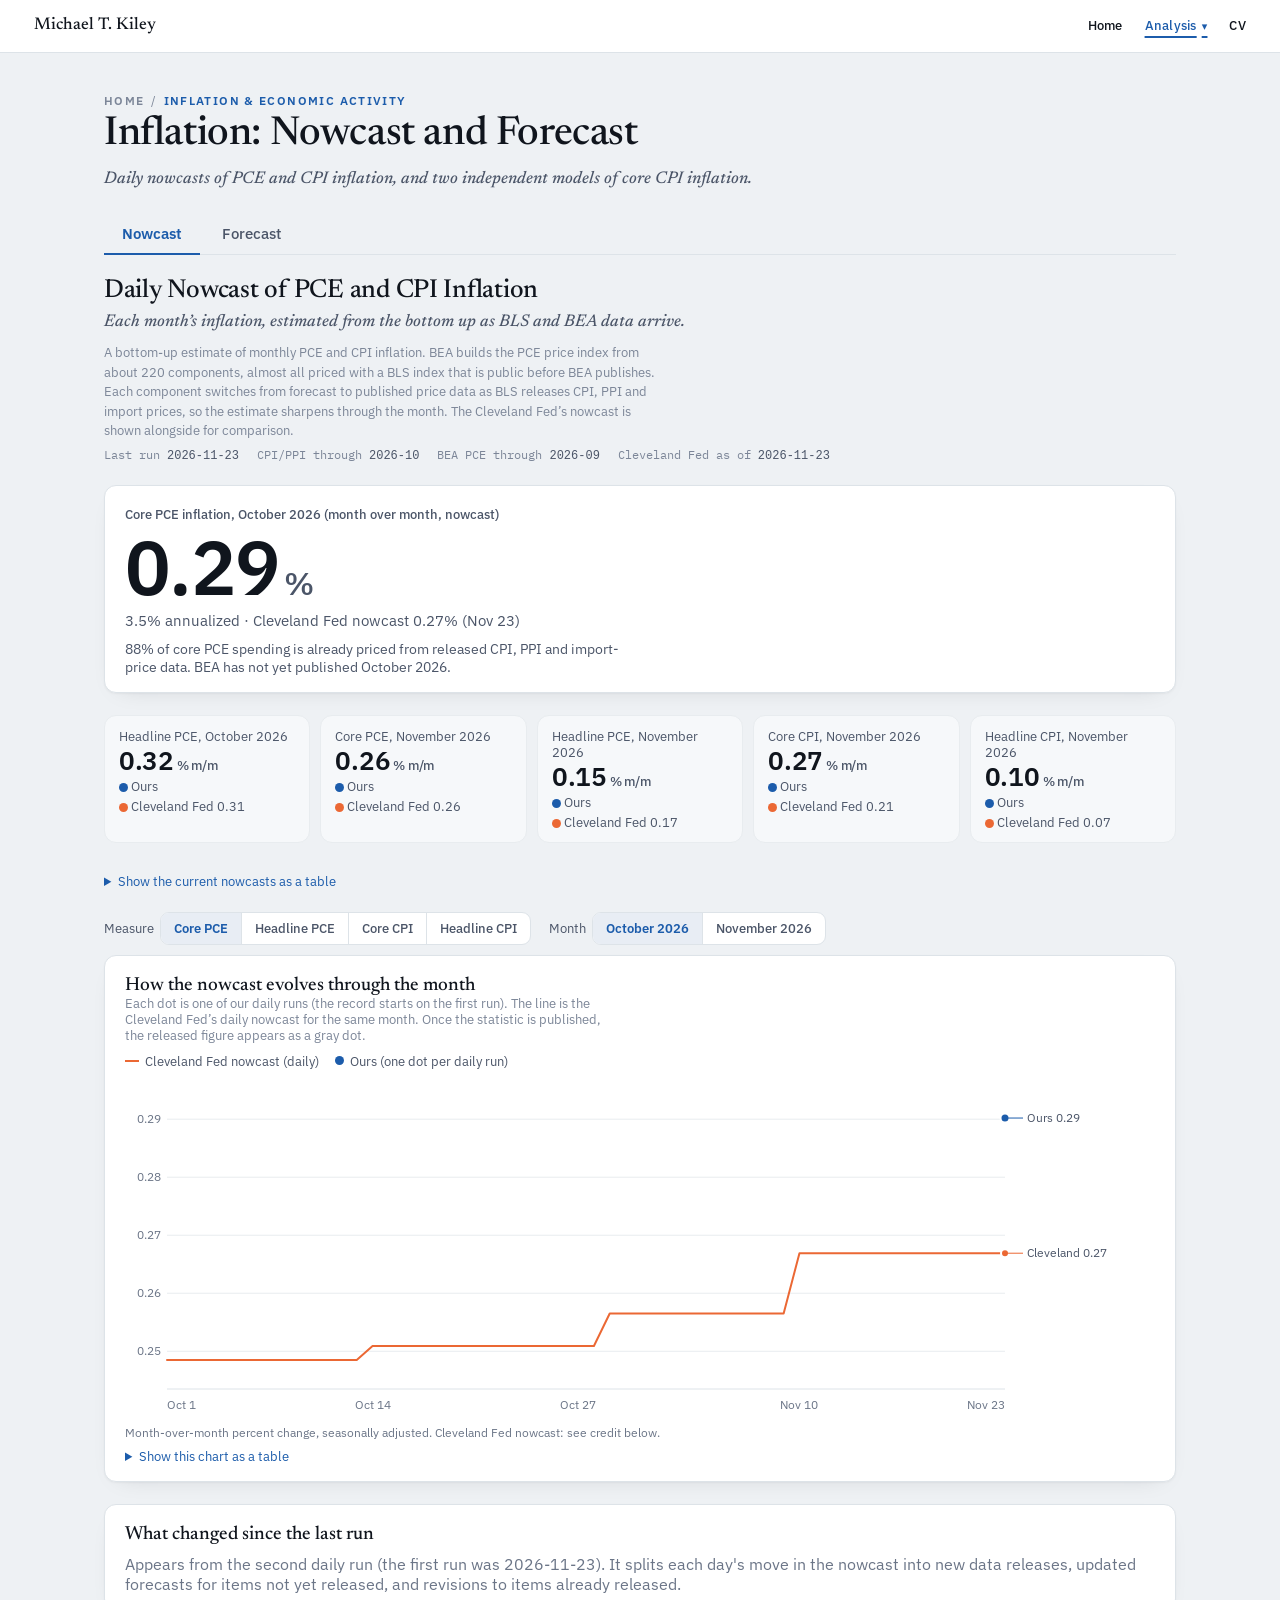
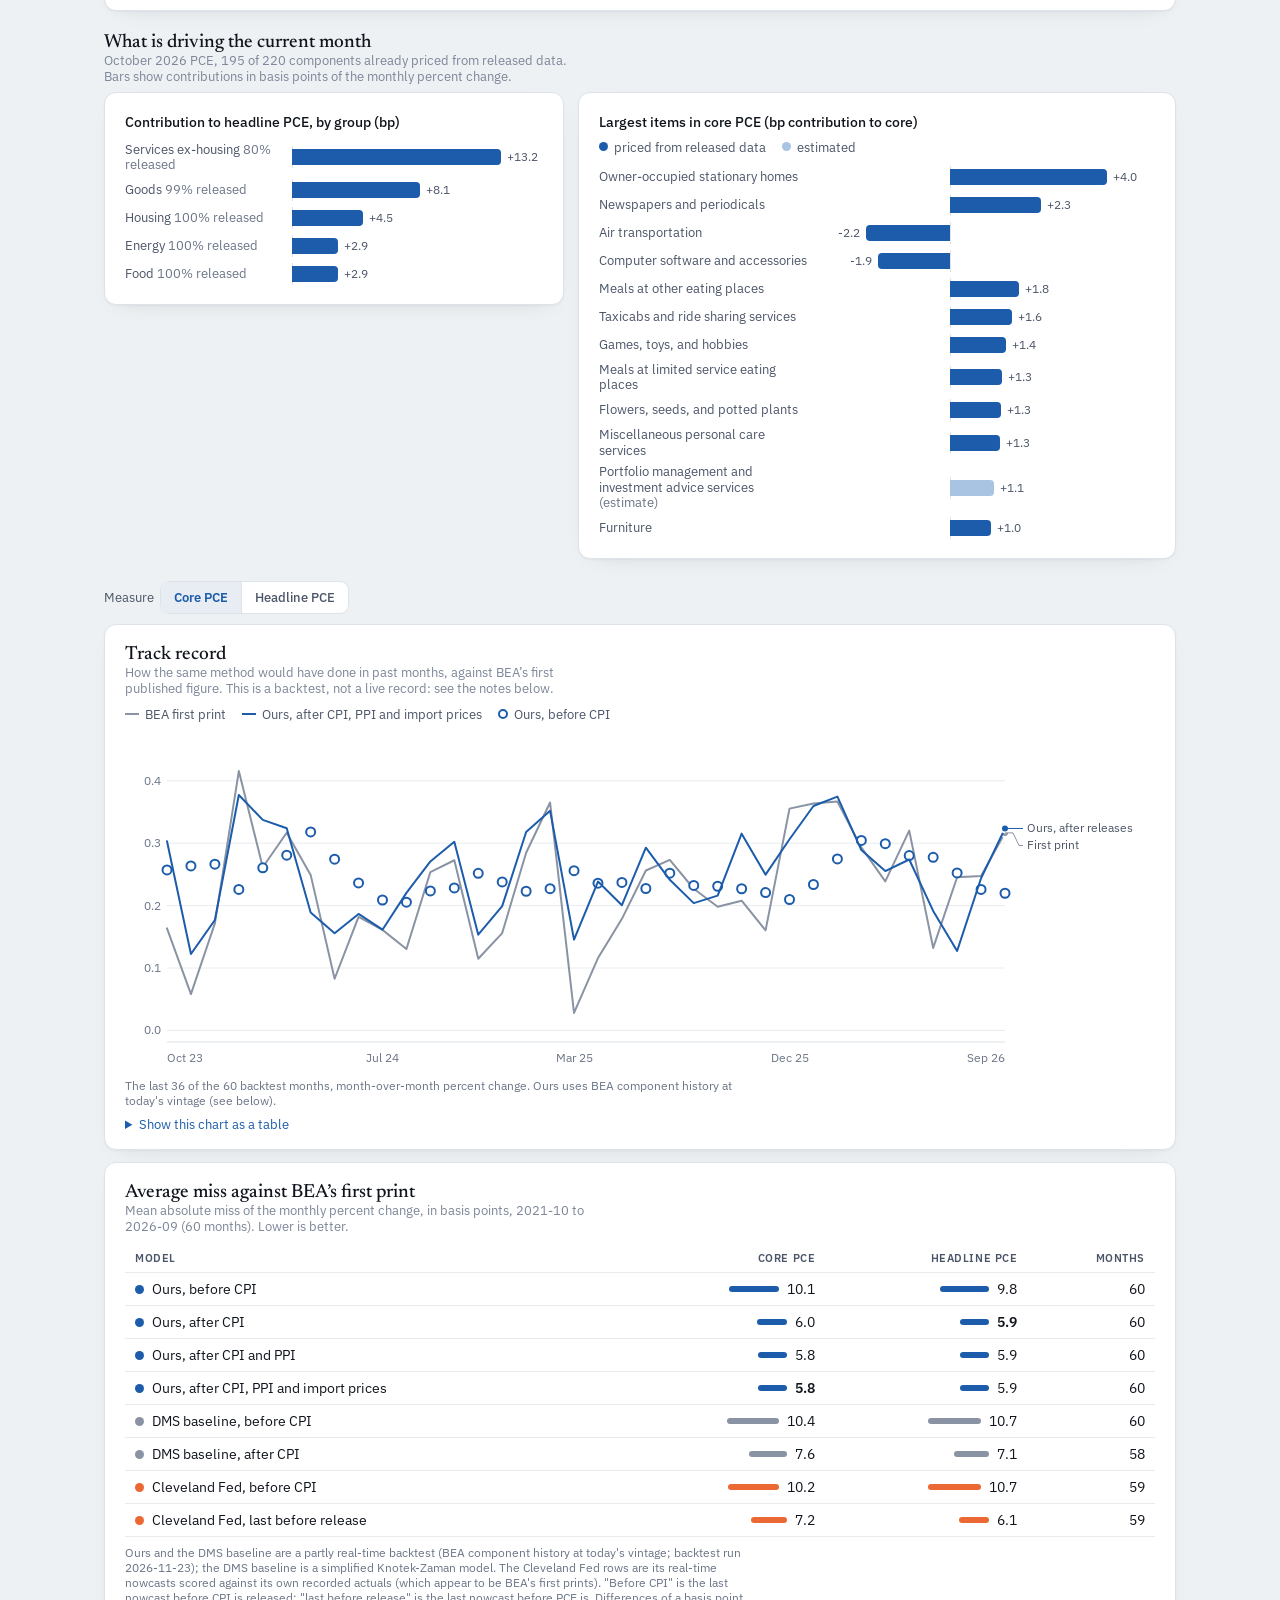
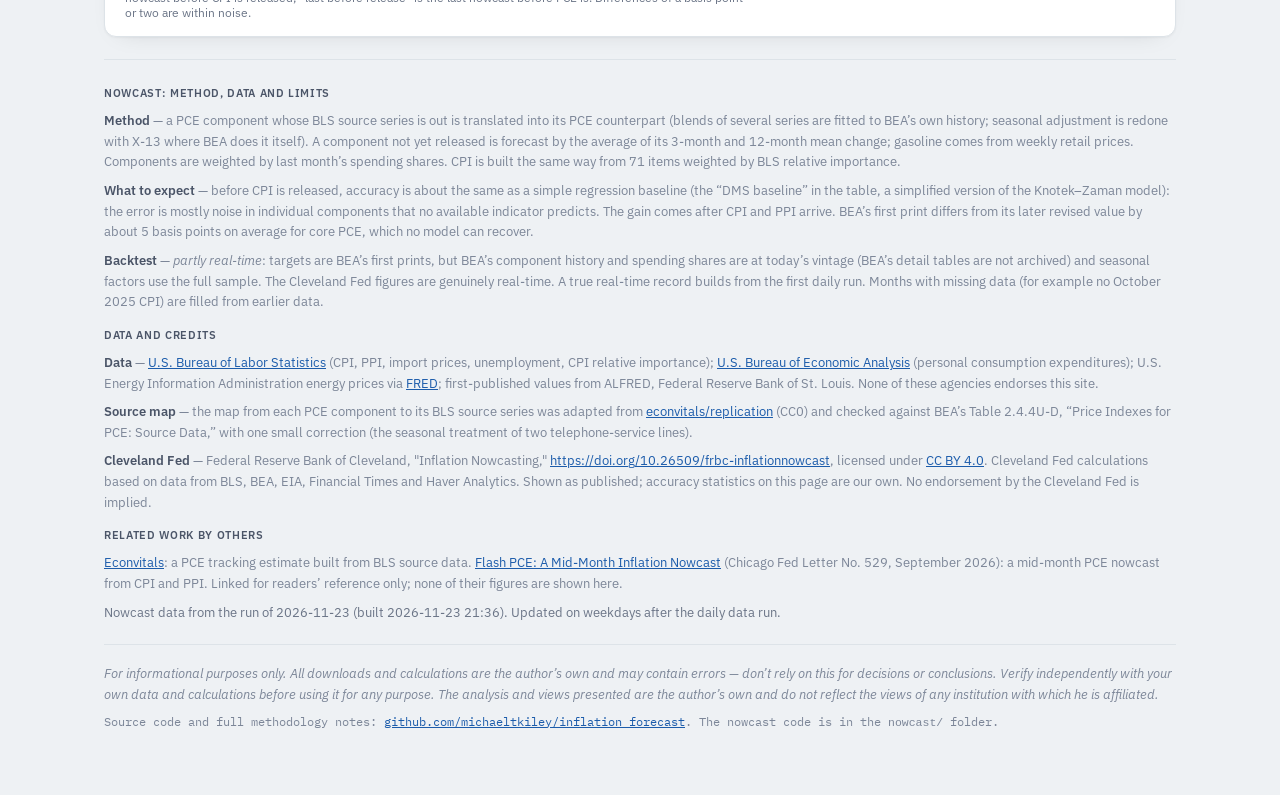
==== commit f3d2f425: "Rename "Inflation Forecast" to "Inflation Tracker" in the site navigation The Inflation Forecast pag" ====
--- a/docs/index.html
+++ b/docs/index.html
@@ -3,17 +3,17 @@
 <head>
 <meta charset="UTF-8" />
 <meta name="viewport" content="width=device-width, initial-scale=1.0" />
-<title>Inflation Nowcast and Forecast — Michael T. Kiley</title>
+<title>Inflation Tracker — Michael T. Kiley</title>
 <meta name="description" content="Daily nowcasts of PCE and CPI inflation, and two independent core CPI models — a Bayesian Phillips curve and a survey-expectations Phillips curve — updated as new data arrives." />
 <meta property="og:type" content="website" />
 <meta property="og:site_name" content="Michael T. Kiley" />
-<meta property="og:title" content="Inflation Nowcast and Forecast" />
+<meta property="og:title" content="Inflation Tracker" />
 <meta property="og:description" content="Daily nowcasts of PCE and CPI inflation, and two independent core CPI models — a Bayesian Phillips curve and a survey-expectations Phillips curve — updated as new data arrives." />
 <meta property="og:url" content="https://michaeltkiley.github.io/inflation_forecast/" />
 <meta property="og:image" content="https://michaeltkiley.github.io/inflation_forecast/preview.png" />
 <meta property="og:image:width" content="2400" />
 <meta property="og:image:height" content="1254" />
-<meta property="og:image:alt" content="Inflation Forecast: main chart" />
+<meta property="og:image:alt" content="Inflation Tracker: forecast chart" />
 <meta name="twitter:card" content="summary_large_image" />
 <link rel="preconnect" href="https://fonts.googleapis.com">
 <link rel="preconnect" href="https://fonts.gstatic.com" crossorigin>
@@ -356,7 +356,7 @@
             <div role="group" aria-labelledby="nav-grp-2">
               <div class="nav-dd-head" id="nav-grp-2">Inflation &amp; Economic Activity</div>
               <ul>
-                <li><a href="https://michaeltkiley.github.io/inflation_forecast/" aria-current="page">Inflation Forecast</a></li>
+                <li><a href="https://michaeltkiley.github.io/inflation_forecast/" aria-current="page">Inflation Tracker</a></li>
                 <li><a href="https://michaeltkiley.github.io/gdpnow-replication/">Real GDP Tracker</a></li>
               </ul>
             </div>
